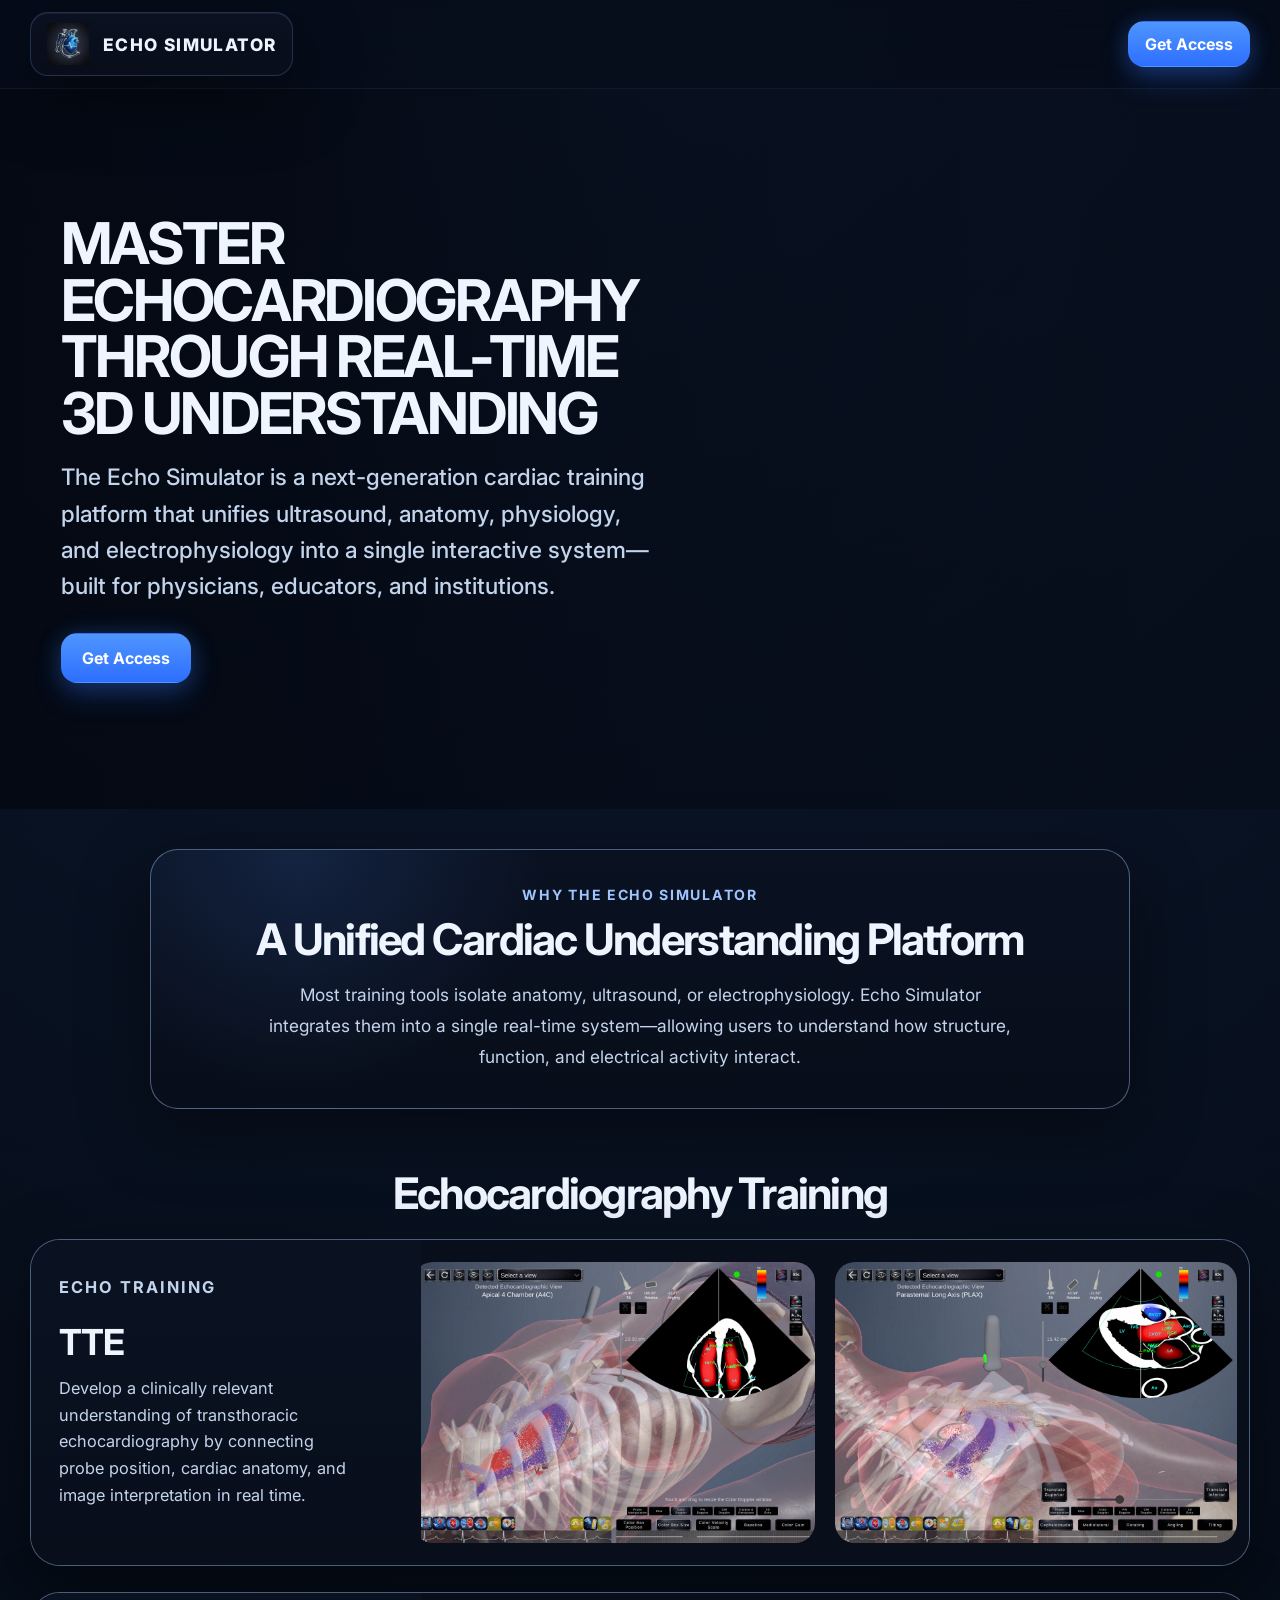
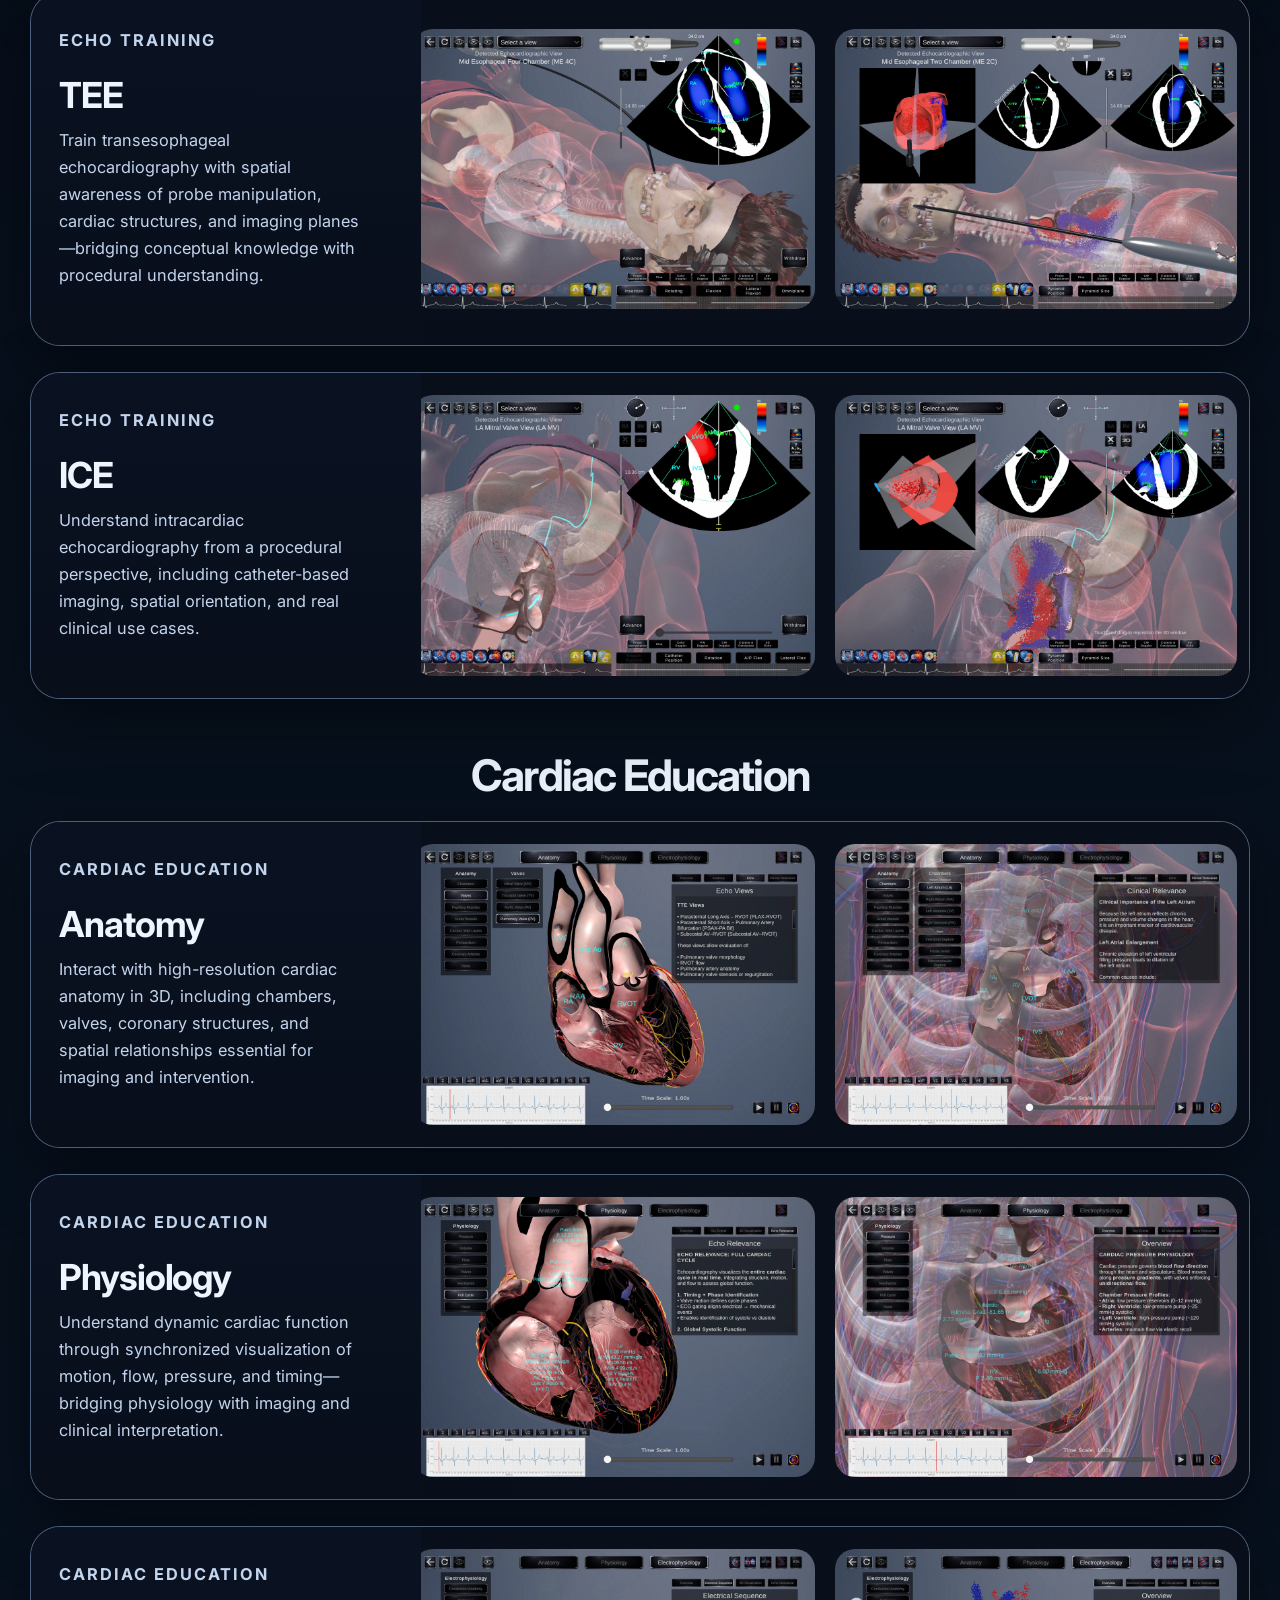
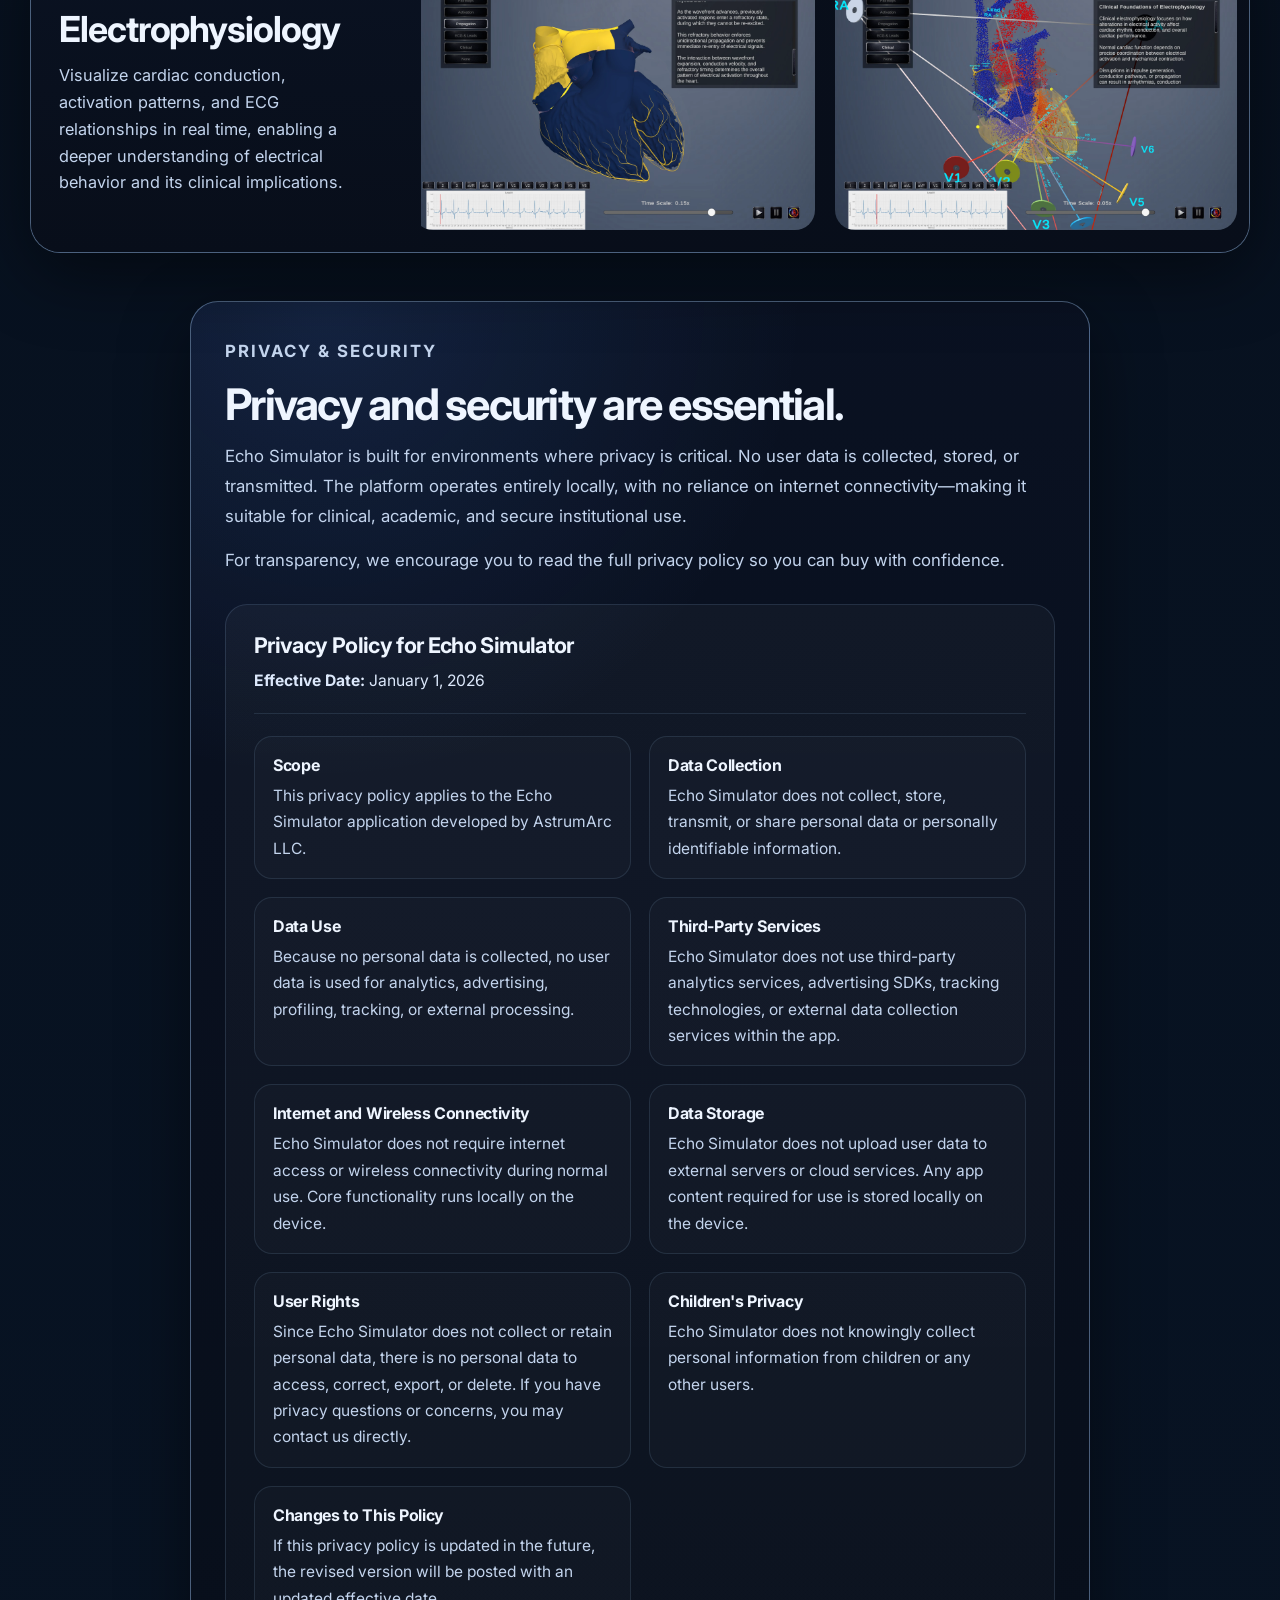
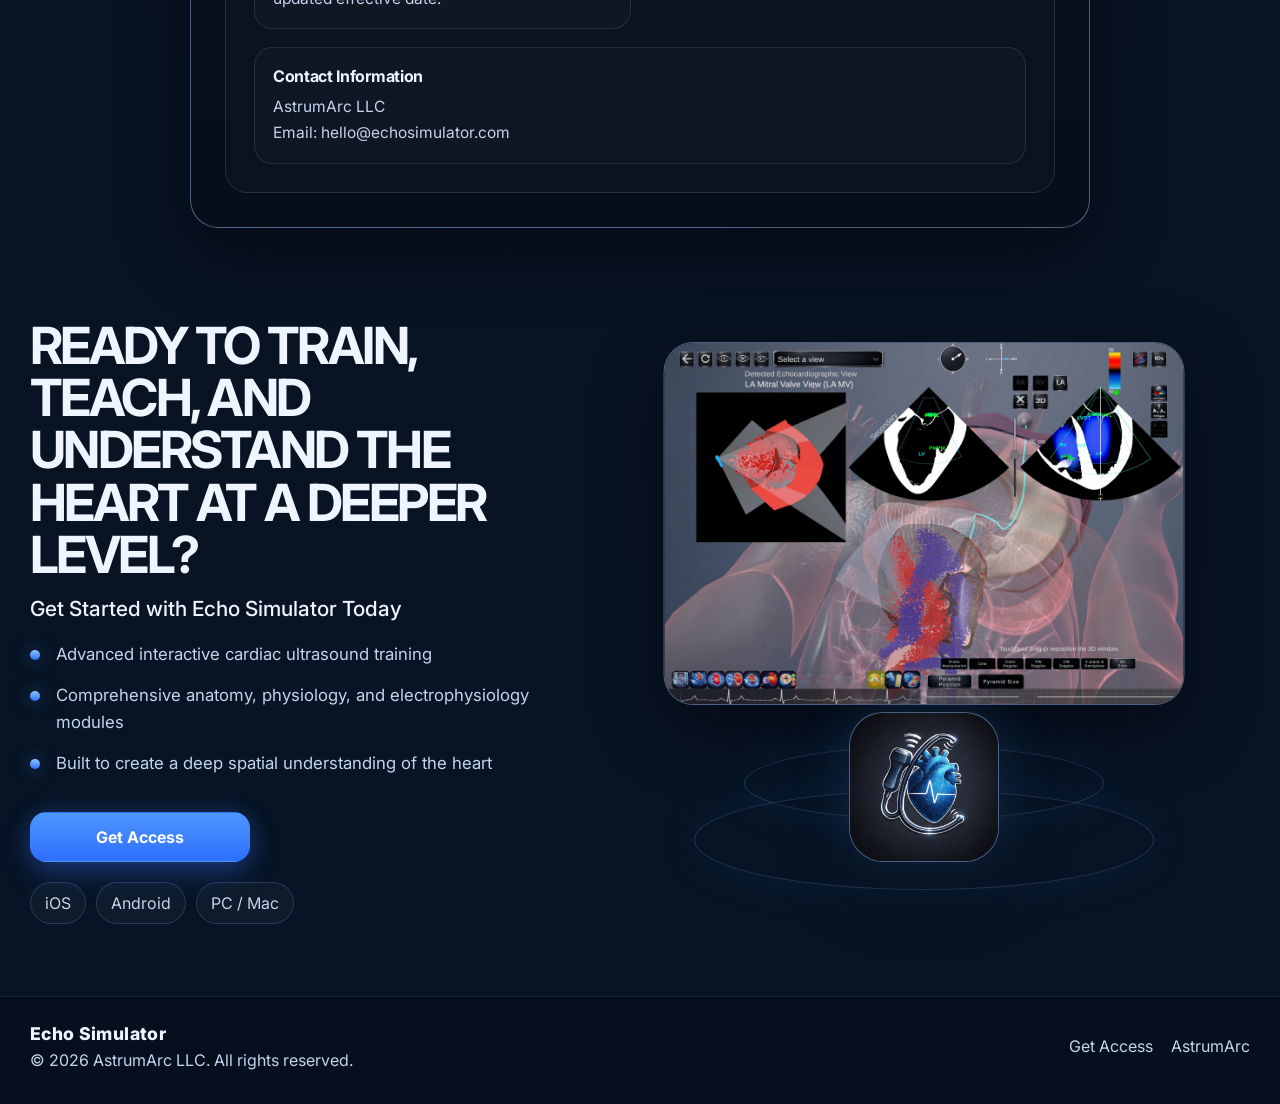
==== index.html @ eac2a888 "Optimized images for web" ====
<!DOCTYPE html>
<html lang="en">
<head>
  <meta charset="UTF-8" />
  <meta name="viewport" content="width=device-width, initial-scale=1.0" />
  <title>Echo Simulator</title>
  <meta
    name="description"
    content="Echo Simulator is an advanced, interactive 3D XR platform for mastering cardiac ultrasound, anatomy, physiology, and electrophysiology."
  />
  <link rel="preconnect" href="https://fonts.googleapis.com" />
  <link rel="preconnect" href="https://fonts.gstatic.com" crossorigin />
  <link href="https://fonts.googleapis.com/css2?family=Inter:wght@400;500;600;700;800;900&display=swap" rel="stylesheet" />
  <link rel="stylesheet" href="styles.css" />
</head>
<body class="theme-home">
  <header class="topbar">
    <div class="container nav">
      <a class="brand" href="/" aria-label="Echo Simulator home">
        <img src="assets/app_icon.webp" alt="Echo Simulator icon" class="brand-icon" />
        <span class="brand-wordmark">ECHO SIMULATOR</span>
      </a>

      <nav class="nav-links" aria-label="Primary navigation">
        <a href="/access/" class="btn btn-primary btn-sm">Get Access</a>
      </nav>

      <button class="menu-toggle" id="menuToggle" aria-label="Toggle menu" aria-expanded="false">
        <span></span>
      </button>
    </div>

    <div class="mobile-menu" id="mobileMenu">
      <a href="/access/">Get Access</a>
    </div>
  </header>

  <main>
    <section class="hero hero-home">
      <div class="hero-image hero-image-home"></div>
      <div class="hero-overlay hero-overlay-home"></div>

      <div class="container hero-content hero-content-left">
        <div class="hero-copy hero-copy-home">
          <h1>Master Echocardiography Through Real-Time 3D Understanding</h1>
          <h2>
            The Echo Simulator is a next-generation cardiac training platform that unifies ultrasound, anatomy, physiology, and electrophysiology into a single interactive system—built for physicians, educators, and institutions.
          </h2>      
            
          
          <div class="request-buttons">
             <a href="/access/" class="btn btn-primary">
            Get Access
          </a>
        </div>
        </div>
      </div>
    </section>

    <section class="unified-platform section">
      <div class="container">
        <div class="unified-platform-panel">
          <p class="band-label">Why the Echo Simulator</p>
          <h2 class="section-title unified-platform-title">A Unified Cardiac Understanding Platform</h2>
          <p class="section-lead unified-platform-lead">
            Most training tools isolate anatomy, ultrasound, or electrophysiology.
            Echo Simulator integrates them into a single real-time system—allowing users
            to understand how structure, function, and electrical activity interact.
          </p>
        </div>
      </div>
    </section>

    <section class="echo-sections section">
      <div class="container">
        <h3 class="section-title">Echocardiography Training</h3>

        <article class="feature-band tte-band">
          <div class="feature-band-inner">
            <div class="feature-band-copy">
              <p class="band-label">Echo Training</p>
              <h3>TTE</h3>
              <p>
                Develop a clinically relevant understanding of transthoracic echocardiography by connecting probe position, cardiac anatomy, and image interpretation in real time.
              </p>
            </div>

            <div class="feature-band-media">
              <div class="feature-band-img-wrap">
              <img class="feature-band-img" src="assets/TTE2.webp" alt="TTE view 1" />
              </div>
              <div class="feature-band-img-wrap">
              <img class="feature-band-img" src="assets/TTE.webp" alt="TTE view 2" />
              </div>
            </div>
          </div>
        </article>

        <article class="feature-band tee-band">
          <div class="feature-band-inner">
            <div class="feature-band-copy">
              <p class="band-label">Echo Training</p>
              <h3>TEE</h3>
              <p>
                Train transesophageal echocardiography with spatial awareness of probe manipulation, cardiac structures, and imaging planes—bridging conceptual knowledge with procedural understanding.
              </p>
            </div>

            <div class="feature-band-media">
              <div class="feature-band-img-wrap">
              <img class="feature-band-img" src="assets/TEE2.webp" alt="TEE view 1" />
              </div>
              <div class="feature-band-img-wrap">
              <img class="feature-band-img" src="assets/TEE.webp" alt="TEE view 2" />
              </div>
            </div>
          </div>
        </article>

        <article class="feature-band ice-band">
          <div class="feature-band-inner">
            <div class="feature-band-copy">
              <p class="band-label">Echo Training</p>
              <h3>ICE</h3>
              <p>
                Understand intracardiac echocardiography from a procedural perspective, including catheter-based imaging, spatial orientation, and real clinical use cases.
              </p>
            </div>

            <div class="feature-band-media">
              <div class="feature-band-img-wrap">
              <img class="feature-band-img" src="assets/ICE2.webp" alt="ICE view 1" />
              </div>
              <div class="feature-band-img-wrap">
              <img class="feature-band-img" src="assets/ICE.webp" alt="ICE view 2" />
              </div>
            </div>
          </div>
        </article>
      </div>
    </section>

    <section class="education-section section" id="education">
      <div class="container">
        <h3 class="section-title">Cardiac Education</h3>

        <article class="feature-band education-band anatomy-band">
          <div class="feature-band-inner">
            <div class="feature-band-copy">
              <p class="band-label">Cardiac Education</p>
              <h3>Anatomy</h3>
              <p>
                Interact with high-resolution cardiac anatomy in 3D, including chambers, valves, coronary structures, and spatial relationships essential for imaging and intervention.
              </p>
            </div>

            <div class="feature-band-media">
              <div class="feature-band-img-wrap">
              <img class="feature-band-img" src="assets/Anatomy2.webp" alt="Anatomy view 1" />
              </div>
              <div class="feature-band-img-wrap">
              <img class="feature-band-img" src="assets/Anatomy.webp" alt="Anatomy view 2" />
              </div>
            </div>
          </div>
        </article>

        <article class="feature-band education-band physiology-band">
          <div class="feature-band-inner">
            <div class="feature-band-copy">
              <p class="band-label">Cardiac Education</p>
              <h3>Physiology</h3>
              <p>
                Understand dynamic cardiac function through synchronized visualization of motion, flow, pressure, and timing—bridging physiology with imaging and clinical interpretation.
              </p>
            </div>

            <div class="feature-band-media">
              <div class="feature-band-img-wrap">
              <img class="feature-band-img" src="assets/Phys2.webp" alt="Physiology view 1" />
              </div>
              <div class="feature-band-img-wrap">
              <img class="feature-band-img" src="assets/Phys.webp" alt="Physiology view 2" />
              </div>
            </div>
          </div>
        </article>

        <article class="feature-band education-band ep-band">
          <div class="feature-band-inner">
            <div class="feature-band-copy">
              <p class="band-label">Cardiac Education</p>
              <h3>Electrophysiology</h3>
              <p>
                Visualize cardiac conduction, activation patterns, and ECG relationships in real time, enabling a deeper understanding of electrical behavior and its clinical implications.
              </p>
            </div>

            <div class="feature-band-media">
              <div class="feature-band-img-wrap">
              <img class="feature-band-img" src="assets/EP2.webp" alt="Electrophysiology view 1" />
              </div>
              <div class="feature-band-img-wrap">
              <img class="feature-band-img" src="assets/EP.webp" alt="Electrophysiology view 2" />
              </div>
            </div>
          </div>
        </article>
      </div>
    </section>

    <section class="privacy-section section">
      <div class="container">
        <div class="privacy-panel">
          <div class="privacy-copy">
            <p class="band-label">Privacy &amp; Security</p>
            <h3>Privacy and security are essential.</h3>

            <p>
              Echo Simulator is built for environments where privacy is critical.
No user data is collected, stored, or transmitted. The platform operates entirely locally, with no reliance on internet connectivity—making it suitable for clinical, academic, and secure institutional use.
            </p>

            <p class="privacy-intro">
              For transparency, we encourage you to read the full privacy policy so you
              can buy with confidence.
            </p>

            <div class="privacy-policy-details">
              <div class="privacy-policy-header">
                <h4>Privacy Policy for Echo Simulator</h4>
                <p><strong>Effective Date:</strong> January 1, 2026</p>
              </div>

              <div class="privacy-policy-grid">
                <article class="policy-item">
                  <h5>Scope</h5>
                  <p>
                    This privacy policy applies to the Echo Simulator application
                    developed by AstrumArc LLC.
                  </p>
                </article>

                <article class="policy-item">
                  <h5>Data Collection</h5>
                  <p>
                    Echo Simulator does not collect, store, transmit, or share personal
                    data or personally identifiable information.
                  </p>
                </article>

                <article class="policy-item">
                  <h5>Data Use</h5>
                  <p>
                    Because no personal data is collected, no user data is used for
                    analytics, advertising, profiling, tracking, or external processing.
                  </p>
                </article>

                <article class="policy-item">
                  <h5>Third-Party Services</h5>
                  <p>
                    Echo Simulator does not use third-party analytics services,
                    advertising SDKs, tracking technologies, or external data collection
                    services within the app.
                  </p>
                </article>

                <article class="policy-item">
                  <h5>Internet and Wireless Connectivity</h5>
                  <p>
                    Echo Simulator does not require internet access or wireless
                    connectivity during normal use. Core functionality runs locally on
                    the device.
                  </p>
                </article>

                <article class="policy-item">
                  <h5>Data Storage</h5>
                  <p>
                    Echo Simulator does not upload user data to external servers or
                    cloud services. Any app content required for use is stored locally
                    on the device.
                  </p>
                </article>

                <article class="policy-item">
                  <h5>User Rights</h5>
                  <p>
                    Since Echo Simulator does not collect or retain personal data, there
                    is no personal data to access, correct, export, or delete. If you
                    have privacy questions or concerns, you may contact us directly.
                  </p>
                </article>

                <article class="policy-item">
                  <h5>Children's Privacy</h5>
                  <p>
                    Echo Simulator does not knowingly collect personal information from
                    children or any other users.
                  </p>
                </article>

                <article class="policy-item">
                  <h5>Changes to This Policy</h5>
                  <p>
                    If this privacy policy is updated in the future, the revised version
                    will be posted with an updated effective date.
                  </p>
                </article>

                <article class="policy-item policy-item-contact">
                  <h5>Contact Information</h5>
                  <p>
                    AstrumArc LLC<br>
                    Email: hello@echosimulator.com
                  </p>
                </article>
              </div>
            </div>
          </div>
        </div>
      </div>
    </section>

    <section class="cta-showcase section">
      <div class="container cta-grid">
        <div class="cta-copy">
          <h3>Ready to Train, Teach, and Understand the Heart at a Deeper Level?</h3>
          <p class="cta-subtitle">Get Started with Echo Simulator Today</p>

          <ul class="check-list">
            <li>Advanced interactive cardiac ultrasound training</li>
            <li>Comprehensive anatomy, physiology, and electrophysiology modules</li>
            <li>Built to create a deep spatial understanding of the heart</li>
          </ul>

          <a href="/access/" class="btn btn-primary buy-btn">Get Access</a>

          <div class="platform-icons">
            <span>iOS</span>
            <span>Android</span>
            <span>PC / Mac</span>
          </div>
        </div>

        <div class="cta-visual">
          <div class="ring ring-1"></div>
          <div class="ring ring-2"></div>

          <div class="device-panel">
            <img src="assets/ICE.webp" alt="Echo Simulator app preview" />
          </div>          

          <div class="funnel-core">
            <img src="assets/app_icon.webp" alt="Echo Simulator icon" />
          </div>
        </div>
      </div>
    </section>
  </main>

  <footer class="site-footer">
    <div class="container footer-inner">
      <div class="footer-left">
        <div class="footer-brand">Echo Simulator</div>
        <p>© <span id="year"></span> AstrumArc LLC. All rights reserved.</p>
      </div>

      <nav class="footer-links" aria-label="Footer navigation">
        <a href="/access/">Get Access</a>
        <a href="https://astrumarc.com">AstrumArc</a>
      </nav>
    </div>
  </footer>

  <script src="script.js"></script>
</body>
</html>
---- styles.css ----
:root{
  --bg:#040913;
  --bg2:#081226;
  --panel:#0a1222;
  --panel2:#0e1a31;
  --line:rgba(120,168,255,.22);
  --line-strong:rgba(167,208,255,.42);
  --text:#eef5ff;
  --muted:#c3d4ed;
  --accent:#4f95ff;
  --accent2:#2d6fff;
  --shadow:0 22px 70px rgba(0,0,0,.45);
  --radius:24px;
  --container:1220px;
}

*{box-sizing:border-box}
html{scroll-behavior:smooth}
body{
  margin:0;
  font-family:Inter,system-ui,sans-serif;
  color:var(--text);
  background:
    radial-gradient(circle at 50% 0%, rgba(89,142,255,.12), transparent 28%),
    linear-gradient(180deg, #030812 0%, #07101d 35%, #081425 100%);
}
a{text-decoration:none;color:inherit}
img{display:block;max-width:100%}
button,input,textarea{font:inherit}

.container{
  width:min(var(--container), calc(100% - 40px));
  margin:0 auto;
}

.topbar{
  position:sticky;
  top:0;
  z-index:100;
  backdrop-filter:blur(16px);
  background:rgba(5,11,22,.72);
  border-bottom:1px solid rgba(144,186,255,.08);
}

.nav{
  min-height:88px;
  display:flex;
  align-items:center;
  justify-content:space-between;
  gap:18px;
}

.brand{
  display:flex;
  align-items:center;
  gap:14px;
  padding:10px 16px;
  border:1px solid var(--line);
  border-radius:18px;
  background:linear-gradient(180deg, rgba(11,18,33,.94), rgba(10,15,27,.82));
  box-shadow:inset 0 1px 0 rgba(255,255,255,.06), var(--shadow);
}

.brand-icon{
  width:42px;
  height:42px;
  object-fit:contain;
}

.brand-wordmark{
  font-size:1.08rem;
  font-weight:800;
  letter-spacing:.08em;
  white-space:nowrap;
}

.nav-links{
  display:flex;
  align-items:center;
  gap:14px;
}

.feature-band-media{
  display:flex;
  justify-content:flex-end;
  align-items:center;
  gap:20px;
  padding:12px;
  overflow:hidden;
  background:linear-gradient(180deg, rgba(8,14,26,.92), rgba(8,14,26,.88));
}

.feature-band-img-wrap{
  width:50%;
  max-width:50%;
  flex:0 0 50%;
  border-radius:20px;
  overflow:hidden;
}

.feature-band-img{
  width:100%;
  height:auto;
  display:block;
  object-fit:contain;
}

.btn{
  display:inline-flex;
  align-items:center;
  justify-content:center;
  min-height:50px;
  padding:0 20px;
  border-radius:16px;
  font-weight:700;
  transition:transform .18s ease, box-shadow .18s ease, border-color .18s ease, background .18s ease;
  border:1px solid transparent;
}
.btn:hover{transform:translateY(-1px)}
.btn-sm{
  min-height:46px;
  padding:0 16px;
}
.btn-primary{
  color:#fff;
  background:linear-gradient(180deg, var(--accent) 0%, var(--accent2) 100%);
  box-shadow:0 12px 28px rgba(45,111,255,.28), 0 0 24px rgba(79,149,255,.18);
}
.btn-outline{
  color:var(--text);
  border:1px solid var(--line-strong);
  background:linear-gradient(180deg, rgba(255,255,255,.05), rgba(255,255,255,.025));
}

.menu-toggle{
  display:none;
  width:46px;
  height:46px;
  border-radius:14px;
  border:1px solid var(--line);
  background:rgba(255,255,255,.03);
  position:relative;
}
.menu-toggle span,
.menu-toggle span::before,
.menu-toggle span::after{
  content:"";
  position:absolute;
  left:50%;
  width:18px;
  height:2px;
  background:#fff;
  transform:translateX(-50%);
}
.menu-toggle span{top:22px}
.menu-toggle span::before{top:-6px}
.menu-toggle span::after{top:6px}

.mobile-menu{
  display:none;
  padding:0 20px 16px;
}
.mobile-menu.open{display:block}
.mobile-menu a{
  display:block;
  color:var(--muted);
  padding:12px 0;
  border-top:1px solid rgba(144,186,255,.08);
}

.hero{
  position:relative;
  overflow:hidden;
}
.hero-image,
.hero-overlay{
  position:absolute;
  inset:0;
}
.hero-content,
.hero-access-grid{
  position:relative;
  z-index:1;
}

.hero-home{
  min-height:720px;
  display:flex;
  align-items:center;
}
.hero-image-home{
  background: url("assets/Anatomy2.PNG") center center / cover no-repeat;
}
.hero-overlay-home{
  background:
    linear-gradient(90deg, rgba(4,9,19,.92) 0%, rgba(4,9,19,.84) 22%, rgba(4,9,19,.54) 50%, rgba(4,9,19,.28) 100%),
    linear-gradient(180deg, rgba(4,9,19,.12) 0%, rgba(4,9,19,.26) 100%);
}
.hero-content-left{
  display:flex;
  justify-content:flex-start;
}
.hero-copy-home{
  max-width:620px;
  padding:44px 0;
  margin-left:2.5%;
}
.hero-copy-home h1{
  margin:0 0 18px;
  font-size:clamp(2.1rem, 4.5vw, 3.75rem);
  line-height:.98;
  letter-spacing:-.04em;
  text-transform:uppercase;
}
.hero-copy-home h2{
  margin:0 0 28px;
  font-size:clamp(1.08rem, 1.9vw, 1.42rem);
  line-height:1.6;
  font-weight:500;
  color:var(--muted);
  max-width:42ch;
}
.hero-btn{
  min-width:180px;
}

.section{
  padding:64px 0;
}

.section-title{
  margin:0 0 20px;
  text-align:center;
  font-size:clamp(2rem, 3.4vw, 3rem);
  letter-spacing:-.04em;
}
.section-lead{
  margin:0 auto 26px;
  text-align:center;
  color:var(--muted);
  max-width:760px;
  line-height:1.7;
  font-size:1.04rem;
}
.section-lead.wide{
  max-width:900px;
}

.echo-sections{
  padding-top:40px;
  padding-bottom:12px;
}

.education-section{
  padding-top:12px;
  padding-bottom:12px;
}

.feature-band{
  position:relative;
  border-radius:30px;
  overflow:hidden;
  border:1px solid var(--line-strong);
  box-shadow:var(--shadow);
  margin-bottom:26px;
  background:linear-gradient(180deg, rgba(10,18,34,.96), rgba(8,14,26,.94));
}

.feature-band-inner{
  position:relative;
  z-index:1;
  display:grid;
  grid-template-columns:minmax(280px, 32%) minmax(0, 68%);
  align-items:stretch;
  gap:0;
  padding:0;
}

.feature-band-copy{
  display:flex;
  flex-direction:column;
  justify-content:center;
  padding:34px 24px 34px 28px;
  max-width:none;
  background:linear-gradient(180deg, rgba(10,18,34,.985), rgba(8,14,26,.965));
  position:relative;
  z-index:2;
}

.feature-band-media{
  display:flex;
  justify-content:flex-end;
  align-items:center;
  gap:20px;
  padding:12px;
  overflow:hidden;
  background:linear-gradient(180deg, rgba(8,14,26,.92), rgba(8,14,26,.88));
}



.band-label{
  margin:0 0 10px;
  color:#9ec4ff;
  font-size:.88rem;
  font-weight:700;
  letter-spacing:.12em;
  text-transform:uppercase;
}

.feature-band-copy h3{
  margin:0 0 12px;
  font-size:clamp(1.6rem, 2.8vw, 2.4rem);
  line-height:1.1;
  letter-spacing:-.03em;
}

.feature-band-copy p{
  margin:0 0 22px;
  color:var(--muted);
  font-size:1.02rem;
  line-height:1.65;
  max-width:30ch;
}

.privacy-section{
  padding-top:10px;
  padding-bottom:20px;
}
.privacy-panel{
  border:1px solid var(--line-strong);
  border-radius:28px;
  background:
    radial-gradient(circle at 15% 0%, rgba(83,145,255,.14), transparent 28%),
    linear-gradient(180deg, rgba(10,18,34,.96), rgba(8,14,26,.94));
  box-shadow:var(--shadow);

  padding:34px;

  max-width:900px;
  margin:0 auto;
}
.privacy-copy{
  max-width:860px;
  margin:0 auto;
  text-align:left;
}
.privacy-copy h3{
  margin:0 0 14px;
  font-size:clamp(2rem, 3.4vw, 3rem);
  line-height:1.06;
  letter-spacing:-.04em;
}
.privacy-copy p{
  margin:0 0 14px;
  color:var(--muted);
  font-size:1.05rem;
  line-height:1.8;
}
.privacy-copy p:last-child{
  margin-bottom:0;
}

.request-info{
  text-align:center;
  margin:20px 0 26px;
}

.request-info p{
  margin:0;
  color:var(--muted);
  font-size:1.05rem;
  line-height:1.7;
}

.privacy-intro{
  margin-bottom:24px;
}

.privacy-policy-details{
  margin-top:28px;
  padding:28px;
  border:1px solid rgba(167,208,255,.14);
  border-radius:22px;
  background:linear-gradient(180deg, rgba(255,255,255,.035), rgba(255,255,255,.02));
}

.privacy-policy-header{
  margin-bottom:22px;
  padding-bottom:18px;
  border-bottom:1px solid rgba(167,208,255,.12);
}

.privacy-policy-header h4{
  margin:0 0 8px;
  font-size:1.35rem;
  line-height:1.2;
  letter-spacing:-.03em;
  color:var(--text);
}

.privacy-policy-header p{
  margin:0;
  color:#dce8fb;
  font-size:.98rem;
}

.privacy-policy-grid{
  display:grid;
  grid-template-columns:repeat(2, minmax(0, 1fr));
  gap:18px;
}

.policy-item{
  padding:18px 18px 16px;
  border:1px solid rgba(167,208,255,.12);
  border-radius:18px;
  background:rgba(255,255,255,.02);
}

.policy-item h5{
  margin:0 0 8px;
  font-size:1rem;
  line-height:1.25;
  letter-spacing:-.02em;
  color:var(--text);
}

.review-card{
  border:1px solid var(--line);
  border-radius:24px;
  background:linear-gradient(180deg, rgba(10,18,34,.92), rgba(8,14,26,.92));
  box-shadow:var(--shadow);
  overflow:hidden;
}

.policy-item p{
  margin:0;
  font-size:.97rem;
  line-height:1.7;
  color:var(--muted);
}

.policy-item-contact{
  grid-column:1 / -1;
}

.store-button-row{
  display:flex;
  gap:18px;
  flex-wrap:wrap;
  margin:18px 0 20px;
}

/* THIS is what forces left alignment */
.store-button-row.left-aligned{
  justify-content:flex-start;
}

@media (max-width: 900px){
  .privacy-policy-grid{
    grid-template-columns:1fr;
  }

  .feature-band-img-wrap{
    width:calc(50% - 6px);
    max-width:calc(50% - 6px);
    flex:0 0 calc(50% - 6px);
  }

  .policy-item-contact{
    grid-column:auto;
  }
}

@media (max-width: 640px){
  .privacy-policy-details{
    margin-top:22px;
    padding:20px;
    border-radius:18px;
  }

  .policy-item{
    padding:16px;
    border-radius:16px;
  }

  .privacy-policy-header h4{
    font-size:1.15rem;
  }

  .policy-item h5{
    font-size:.96rem;
  }

  .policy-item p{
    font-size:.92rem;
    line-height:1.6;
  }
}

.cta-grid{
  display:grid;
  grid-template-columns:.9fr 1.1fr;
  gap:36px;
  align-items:center;
}
.cta-copy h3{
  margin:0 0 16px;
  font-size:clamp(2.2rem, 4vw, 3.6rem);
  line-height:1.02;
  letter-spacing:-.05em;
  text-transform:uppercase;
}
.cta-subtitle,
.access-subtitle{
  margin:0 0 20px;
  color:var(--text);
  font-size:1.3rem;
  font-weight:500;
}
.check-list,
.access-bullets{
  list-style:none;
  padding:0;
  margin:0 0 28px;
}
.check-list li,
.access-bullets li{
  position:relative;
  padding-left:26px;
  margin:0 0 14px;
  color:var(--muted);
  line-height:1.6;
  font-size:1.05rem;
}
.check-list li::before,
.access-bullets li::before{
  content:"";
  position:absolute;
  left:0;
  top:.55em;
  width:10px;
  height:10px;
  border-radius:50%;
  background:linear-gradient(180deg, #8bc5ff, #2d6fff);
  box-shadow:0 0 18px rgba(79,149,255,.5);
}
.buy-btn{
  margin-top:8px;
  min-width:220px;
}
.platform-icons{
  display:flex;
  gap:10px;
  flex-wrap:wrap;
  margin-top:20px;
}
.platform-icons span{
  padding:10px 14px;
  border-radius:999px;
  border:1px solid var(--line);
  color:var(--muted);
  background:rgba(255,255,255,.03);
}

.cta-visual{
  position:relative;
  min-height:620px;
}
.ring{
  position:absolute;
  left:50%;
  transform:translateX(-50%);
  border-radius:50%;
  border:1px solid rgba(135,190,255,.2);
  box-shadow:0 0 50px rgba(72,138,255,.08);
}
.ring-1{
  bottom:42px;
  width:460px;
  height:100px;
}
.ring-2{
  bottom:112px;
  width:360px;
  height:74px;
}
.unified-platform{
  padding-top:40px;
  padding-bottom:18px;
}

.unified-platform-panel{
  border:1px solid var(--line-strong);
  border-radius:28px;
  background:
    radial-gradient(circle at 15% 0%, rgba(83,145,255,.14), transparent 28%),
    linear-gradient(180deg, rgba(10,18,34,.96), rgba(8,14,26,.94));
  box-shadow:var(--shadow);
  padding:36px 32px;
  text-align:center;
  max-width:980px;
  margin:0 auto;
}

.unified-platform-title{
  margin-bottom:14px;
}

.unified-platform-lead{
  max-width:760px;
  margin:0 auto;
  font-size:1.08rem;
  line-height:1.8;
}

@media (max-width: 640px){
  .unified-platform-panel{
    padding:24px 20px;
    border-radius:22px;
  }

  .unified-platform-lead{
    font-size:.98rem;
    line-height:1.7;
  }
}
.device-panel{
  position:absolute;
  left:50%;
  top:30px;
  transform:translateX(-50%);
  width:min(620px, 80%);
  aspect-ratio: 1.432 / 1; /* or whatever your image is */
  border-radius:30px;
  overflow:hidden;
  border:1px solid var(--line-strong);
  box-shadow:var(--shadow);
  background:linear-gradient(180deg, rgba(11,20,36,.95), rgba(8,14,24,.9));
}
.device-panel img{
  width:100%;
  height:100%;
  object-fit:cover;
}
.floating-phone{
  position:absolute;
  top:130px;
  width:112px;
  height:210px;
  border-radius:28px;
  border:1px solid var(--line);
  background:linear-gradient(180deg, rgba(11,20,36,.95), rgba(8,14,24,.9));
  box-shadow:var(--shadow);
  display:grid;
  place-items:center;
}
.floating-phone img{
  width:72px;
  height:72px;
  object-fit:contain;
}
.phone-left{left:24px}
.phone-right{right:24px}
.funnel-core{
  position:absolute;
  left:50%;
  bottom:70px;
  transform:translateX(-50%);
  width:150px;
  height:150px;
  border-radius:34px;
  border:1px solid var(--line-strong);
  background:linear-gradient(180deg, rgba(12,24,42,.98), rgba(10,16,28,.92));
  box-shadow:0 0 55px rgba(77,149,255,.2), var(--shadow);
  display:grid;
  place-items:center;
}
.funnel-core img{
  width:100%;
  height:100%;
  object-fit:cover;
}

.funnel-core img{
  border-radius:inherit;
}

.hero-access{
  min-height:760px;
  display:flex;
  align-items:center;
}
.hero-image-access{
  background:url("assets/access_mockup.png") center center / cover no-repeat;
}
.hero-overlay-access{
  background:
    linear-gradient(90deg, rgba(4,9,19,.90) 0%, rgba(4,9,19,.82) 26%, rgba(4,9,19,.42) 58%, rgba(4,9,19,.28) 100%),
    linear-gradient(180deg, rgba(4,9,19,.18) 0%, rgba(4,9,19,.34) 100%);
}
.hero-access-grid{
  display:grid;
  grid-template-columns:.9fr 1.1fr;
  gap:30px;
  align-items:center;
  width:100%;
}
.hero-access-grid-left{
  justify-items:start;
}
.hero-copy-access{
  max-width:560px;
  margin-left:2.5%;
}
.hero-copy-access-centered{
  display:flex;
  flex-direction:column;
  justify-content:center;
  min-height:520px;
}
.hero-copy-access h1{
  margin:0 0 14px;
  font-size:clamp(2.6rem, 5vw, 4.4rem);
  line-height:1.02;
  letter-spacing:-.05em;
  max-width:10ch;
}
.os-request-note{
  color:#dce8fb;
  font-size:1rem;
  margin-top:6px;
}

.store-button-row{
  display:flex;
  justify-content:center;
  gap:18px;
  flex-wrap:wrap;
}
.left-aligned{
  justify-content:flex-start;
}
.image-button{
  display:inline-flex;
  align-items:center;
  justify-content:center;
  width:260px;
  height:78px;
  padding:0;
  border-radius:18px;
  overflow:hidden;
  border:1px solid var(--line-strong);
  box-shadow:var(--shadow);
  position:relative;
  background-color:#09152a;
}
.image-button img{
  width:100%;
  height:100%;
  object-fit:cover;
  display:block;
}
.image-button::after{
  content:"";
  position:absolute;
  inset:0;
  background:linear-gradient(180deg, rgba(255,255,255,.04), rgba(255,255,255,.015));
  pointer-events:none;
}
.image-button span{
  position:absolute;
  width:1px;
  height:1px;
  overflow:hidden;
  clip-path:inset(50%);
}

.access-hero-visual{
  position:relative;
  min-height:520px;
}
.access-hero-ring{
  position:absolute;
  left:50%;
  bottom:92px;
  transform:translateX(-50%);
  width:520px;
  height:120px;
  border-radius:50%;
  border:1px solid rgba(143,201,255,.22);
  box-shadow:0 0 50px rgba(70,132,255,.08);
}
.access-phone{
  position:absolute;
  left:50%;
  top:18px;
  transform:translateX(-50%) rotate(-1deg);
  width:270px;
  height:520px;
  border-radius:38px;
  overflow:hidden;
  border:1px solid var(--line-strong);
  background:linear-gradient(180deg, rgba(11,20,36,.95), rgba(8,14,24,.9));
  box-shadow:var(--shadow);
}
.access-phone img{
  width:100%;
  height:100%;
  object-fit:cover;
}
.access-heart-card{
  position:absolute;
  top:92px;
  width:180px;
  height:220px;
  border-radius:34px;
  border:1px solid var(--line);
  background:linear-gradient(180deg, rgba(12,24,42,.92), rgba(8,14,24,.86));
  box-shadow:var(--shadow);
  display:grid;
  place-items:center;
}
.access-heart-card.left{left:30px}
.access-heart-card.right{right:30px; top:150px}
.access-heart-card img{
  width:120px;
  height:120px;
  object-fit:contain;
}

.review-grid{
  display:grid;
  grid-template-columns:repeat(2, 1fr);
  gap:24px;
  margin-top:26px;
}
.review-card,
.value-card{
  border:1px solid var(--line);
  border-radius:24px;
  background:linear-gradient(180deg, rgba(10,18,34,.92), rgba(8,14,26,.92));
  box-shadow:var(--shadow);
}
.review-image{
  aspect-ratio:16 / 9;
  overflow:hidden;
  border-bottom:1px solid rgba(167,208,255,.16);
}
.review-image img{
  width:100%;
  height:100%;
  object-fit:fill;
}
.review-copy{
  padding:22px;
}
.review-copy h3,
.value-card h3{
  margin:0 0 10px;
  font-size:1.45rem;
  letter-spacing:-.03em;
}
.review-copy p,
.value-card p{
  margin:0;
  color:var(--muted);
  line-height:1.7;
}

.value-grid{
  display:grid;
  grid-template-columns:repeat(3, 1fr);
  gap:22px;
}
.value-card{
  padding:24px;
}

.conversion-panel{
  border:1px solid var(--line-strong);
  border-radius:28px;
  background:
    radial-gradient(circle at 20% 0%, rgba(83,145,255,.14), transparent 28%),
    linear-gradient(180deg, rgba(10,18,34,.96), rgba(8,14,26,.94));
  box-shadow:var(--shadow);
  padding:30px;
}
.conversion-copy h2{
  margin:0 0 10px;
  text-align:center;
  font-size:clamp(2rem, 3.4vw, 3rem);
  letter-spacing:-.04em;
}
.conversion-copy p{
  margin:0 auto 24px;
  text-align:center;
  color:var(--muted);
  max-width:780px;
  line-height:1.7;
}
.request-buttons{
  display:flex;
  gap:14px;
  justify-content:flex-start;
}
.btn-cta{
  font-size:1.55rem;
  min-height:64px;
  padding:0 32px;
  border-radius:18px;
  box-shadow:0 18px 40px rgba(45,111,255,.35), 0 0 30px rgba(79,149,255,.25);
}

.individual-access-note{
  margin-top:26px;
}

.store-secondary{
  margin-top:12px;
}

.store-secondary .image-button{
  width:200px;
  height:60px;
  border-radius:14px;
  opacity:.92;
}

.store-secondary .image-button:hover{
  opacity:1;
}
.contact-form{
  max-width:840px;
  margin:0 auto;
}
.form-grid{
  display:grid;
  grid-template-columns:1fr 1fr;
  gap:16px;
}
.contact-form label{
  display:block;
  margin-bottom:16px;
}
.contact-form span{
  display:block;
  margin-bottom:8px;
  color:#dce8fb;
  font-weight:600;
}
.contact-form input,
.contact-form textarea{
  width:100%;
  border-radius:16px;
  border:1px solid rgba(167,208,255,.18);
  background:rgba(255,255,255,.04);
  color:var(--text);
  padding:14px 16px;
  outline:none;
}
.contact-form input::placeholder,
.contact-form textarea::placeholder{
  color:#9eb4d6;
}
.submit-btn{
  min-width:180px;
}

.site-footer{
  border-top:1px solid rgba(144,186,255,.10);
  background:rgba(5,11,22,.55);
  padding:26px 0 34px;
}
.footer-inner{
  display:flex;
  align-items:center;
  justify-content:space-between;
  gap:24px;
  flex-wrap:wrap;
}
.footer-left p{
  margin:6px 0 0;
  color:var(--muted);
}
.footer-brand{
  font-size:1.1rem;
  font-weight:800;
  letter-spacing:.02em;
}
.footer-links{
  display:flex;
  gap:18px;
  flex-wrap:wrap;
}
.footer-links a{
  color:var(--muted);
}
.footer-links a:hover{
  color:var(--text);
}

@media (max-width: 1080px){
  .cta-grid,
  .hero-access-grid,
  .value-grid{
    grid-template-columns:1fr;
  }

  .cta-visual{
    min-height:560px;
  }

  .access-hero-visual{
    min-height:560px;
  }
}

@media (max-width: 900px){
  .nav-links{
    display:none;
  }

  .menu-toggle{
    display:block;
  }

  .hero-overlay-home,
  .hero-overlay-access{
    background:linear-gradient(180deg, rgba(4,9,19,.72) 0%, rgba(4,9,19,.78) 42%, rgba(4,9,19,.84) 100%);
  }

  .hero-copy-home,
  .hero-copy-access{
    margin-left:0;
    max-width:100%;
  }

  .feature-band-inner,
  .review-grid,
  .form-grid{
    grid-template-columns:1fr;
  }

  .feature-band-copy{
    order:1;
    padding:26px 24px;
  }

  .feature-band-media{
    order:2;
  }



  .hero-copy-access-centered{
    min-height:auto;
  }
}

@media (max-width: 640px){
  .container{
    width:min(var(--container), calc(100% - 24px));
  }

  .nav{
    min-height:78px;
  }

  .brand{
    padding:8px 12px;
    gap:10px;
  }

  .brand-icon{
    width:34px;
    height:34px;
  }

  .brand-wordmark{
    font-size:.88rem;
  }

  .hero-home,
  .hero-access{
    min-height:620px;
  }

  .hero-copy-home h1,
  .hero-copy-access h1{
    font-size:clamp(2.2rem, 11vw, 3.6rem);
    max-width:none;
  }

  .hero-copy-home h2{
    font-size:1rem;
  }

  .section{
    padding:48px 0;
  }

  .feature-band-copy h3{
    font-size:clamp(1.9rem, 8vw, 2.8rem);
  }

  .feature-band-copy p{
    font-size:.95rem;
  }

  .privacy-panel{
    padding:24px;
  }

  .privacy-copy h3{
    font-size:clamp(1.8rem, 8vw, 2.5rem);
  }

  .privacy-copy p{
    font-size:.96rem;
  }

  .image-button{
    width:100%;
    max-width:320px;
  }

  .cta-visual{
    min-height:460px;
  }

 
  .floating-phone{
    width:84px;
    height:156px;
    top:110px;
  }

  .floating-phone img{
    width:50px;
    height:50px;
  }

  .phone-left{left:4px}
  .phone-right{right:4px}

  .funnel-core{
    width:112px;
    height:112px;
    bottom:42px;
  }

  .funnel-core img{
    width:64px;
    height:64px;
  }

  .ring-1{
    width:280px;
    height:68px;
  }

  .ring-2{
    width:210px;
    height:46px;
    bottom:94px;
  }

  .access-phone{
    width:210px;
    height:400px;
  }

  .access-heart-card{
    width:100px;
    height:130px;
  }

  .access-heart-card img{
    width:62px;
    height:62px;
  }

  .access-heart-card.left{left:0}
  .access-heart-card.right{right:0}

  .access-hero-ring{
    width:280px;
    height:68px;
    bottom:86px;
  }

  .footer-inner{
    flex-direction:column;
    align-items:flex-start;
  }
}
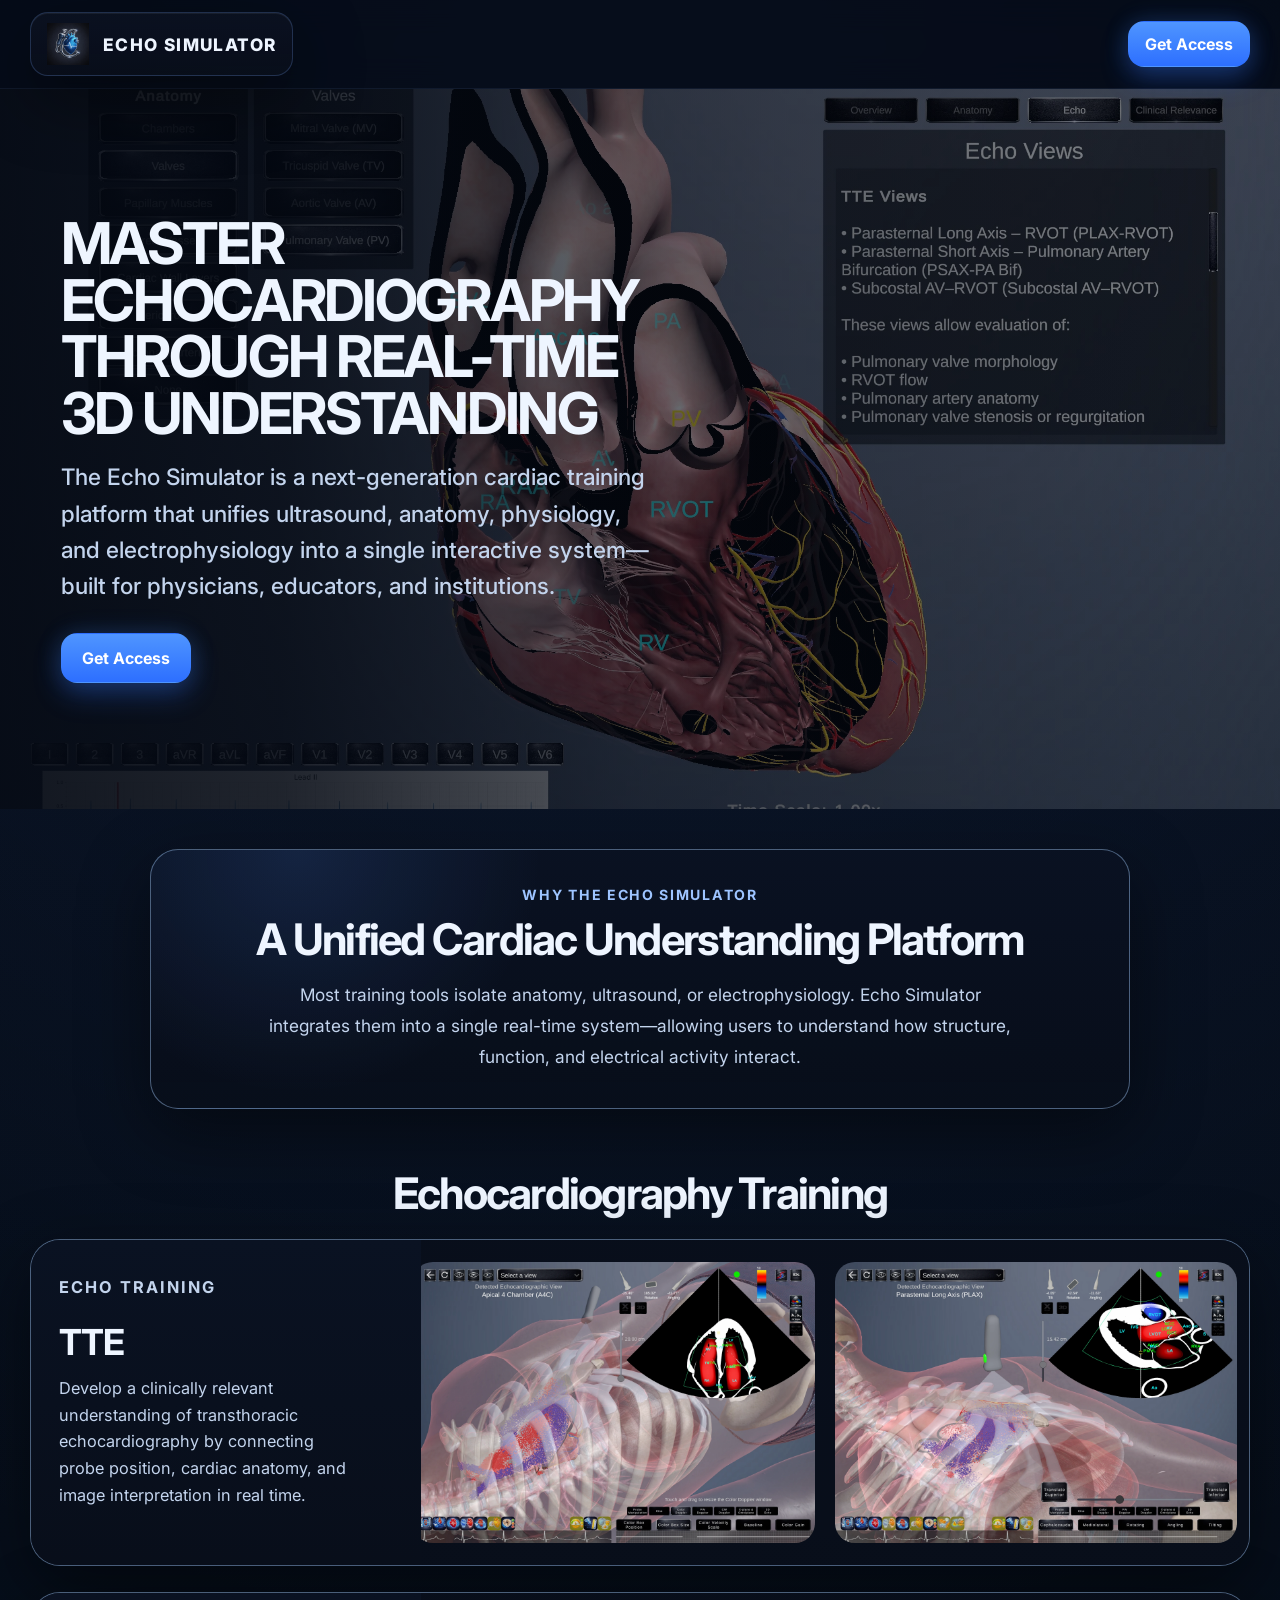
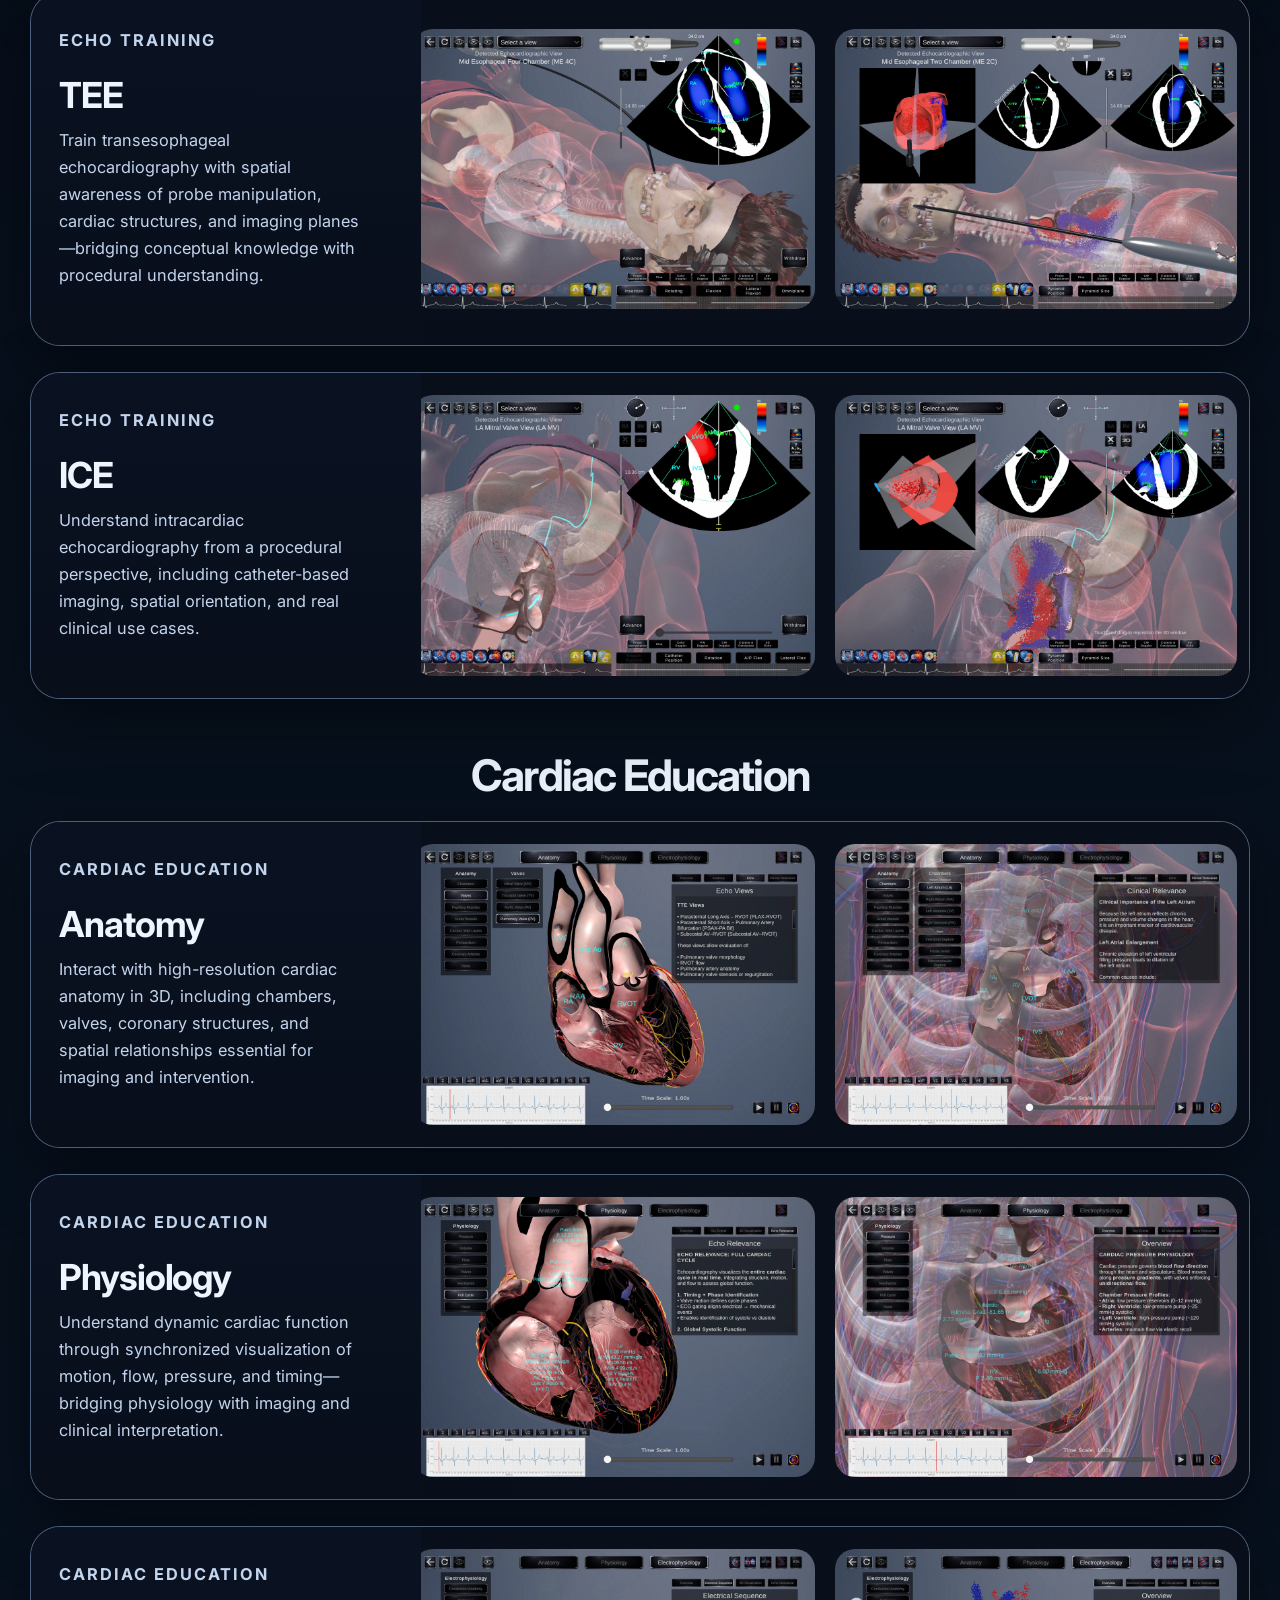
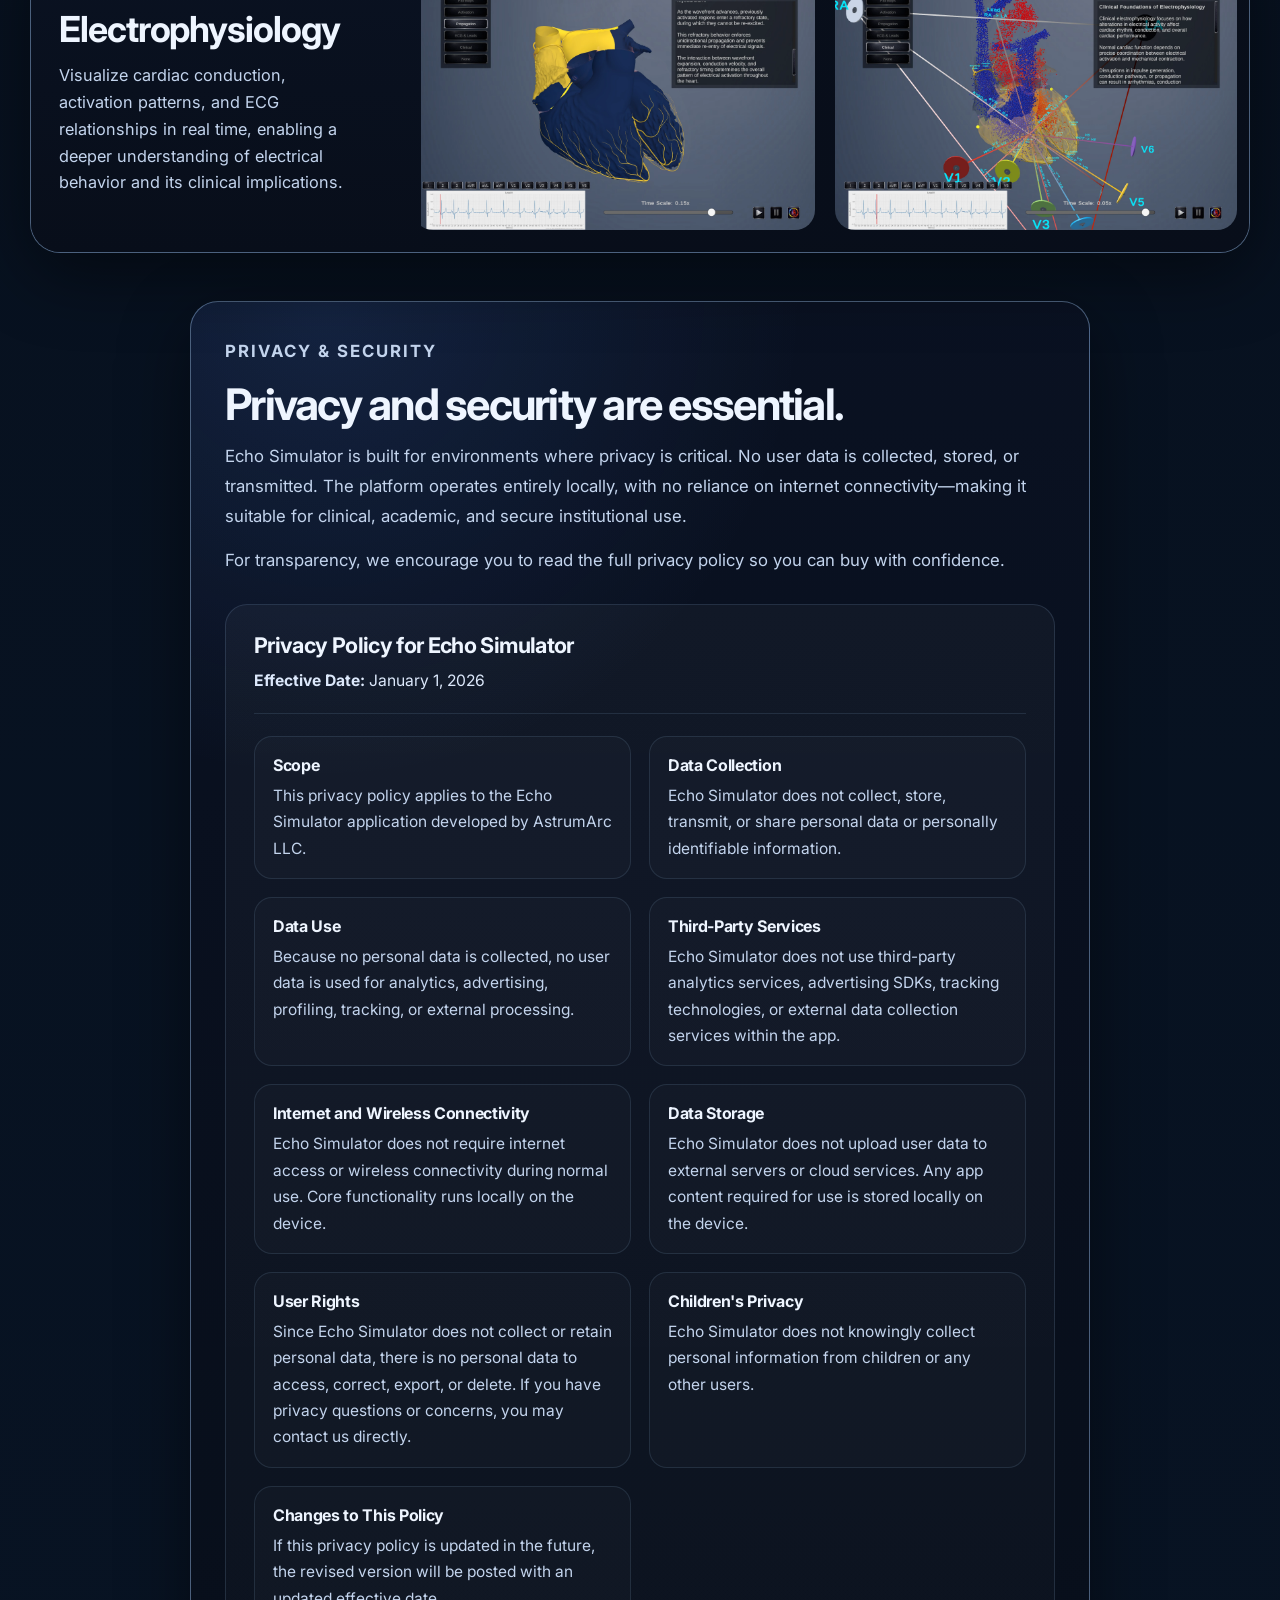
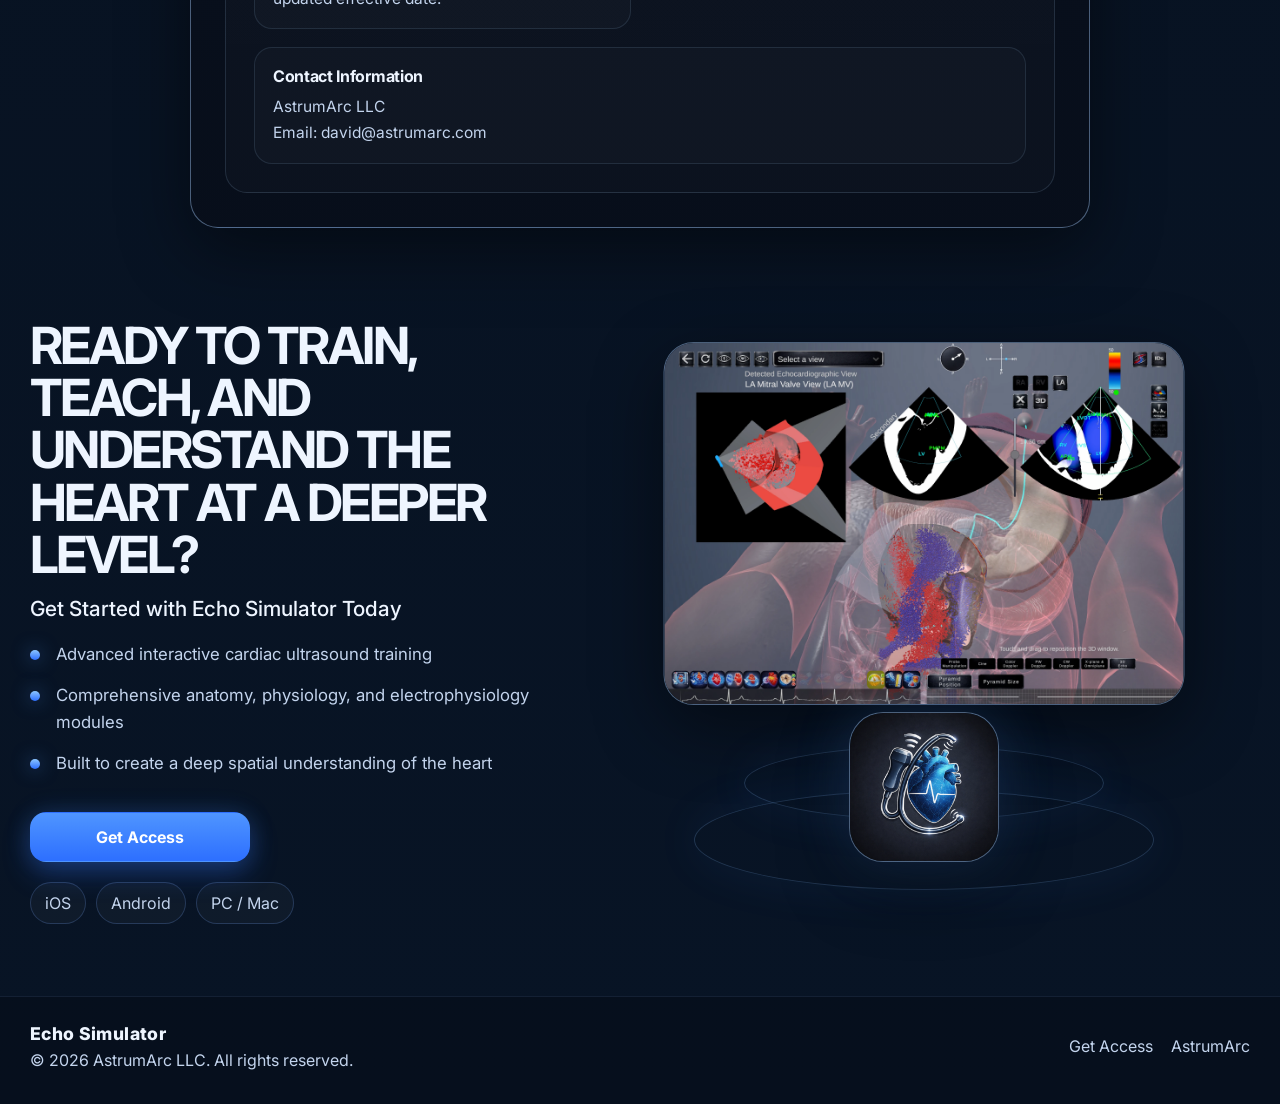
==== commit f9c7c745: "Updated policy email" ====
--- a/index.html
+++ b/index.html
@@ -313,7 +313,7 @@
                   <h5>Contact Information</h5>
                   <p>
                     AstrumArc LLC<br>
-                    Email: hello@echosimulator.com
+                    Email: david@astrumarc.com
                   </p>
                 </article>
               </div>
--- a/styles.css
+++ b/styles.css
@@ -189,7 +189,7 @@
   align-items:center;
 }
 .hero-image-home{
-  background: url("assets/Anatomy2.PNG") center center / cover no-repeat;
+  background: url("assets/Anatomy2.webp") center center / cover no-repeat;
 }
 .hero-overlay-home{
   background:
@@ -693,7 +693,7 @@
   align-items:center;
 }
 .hero-image-access{
-  background:url("assets/access_mockup.png") center center / cover no-repeat;
+  background:url("assets/access_mockup.webp") center center / cover no-repeat;
 }
 .hero-overlay-access{
   background:
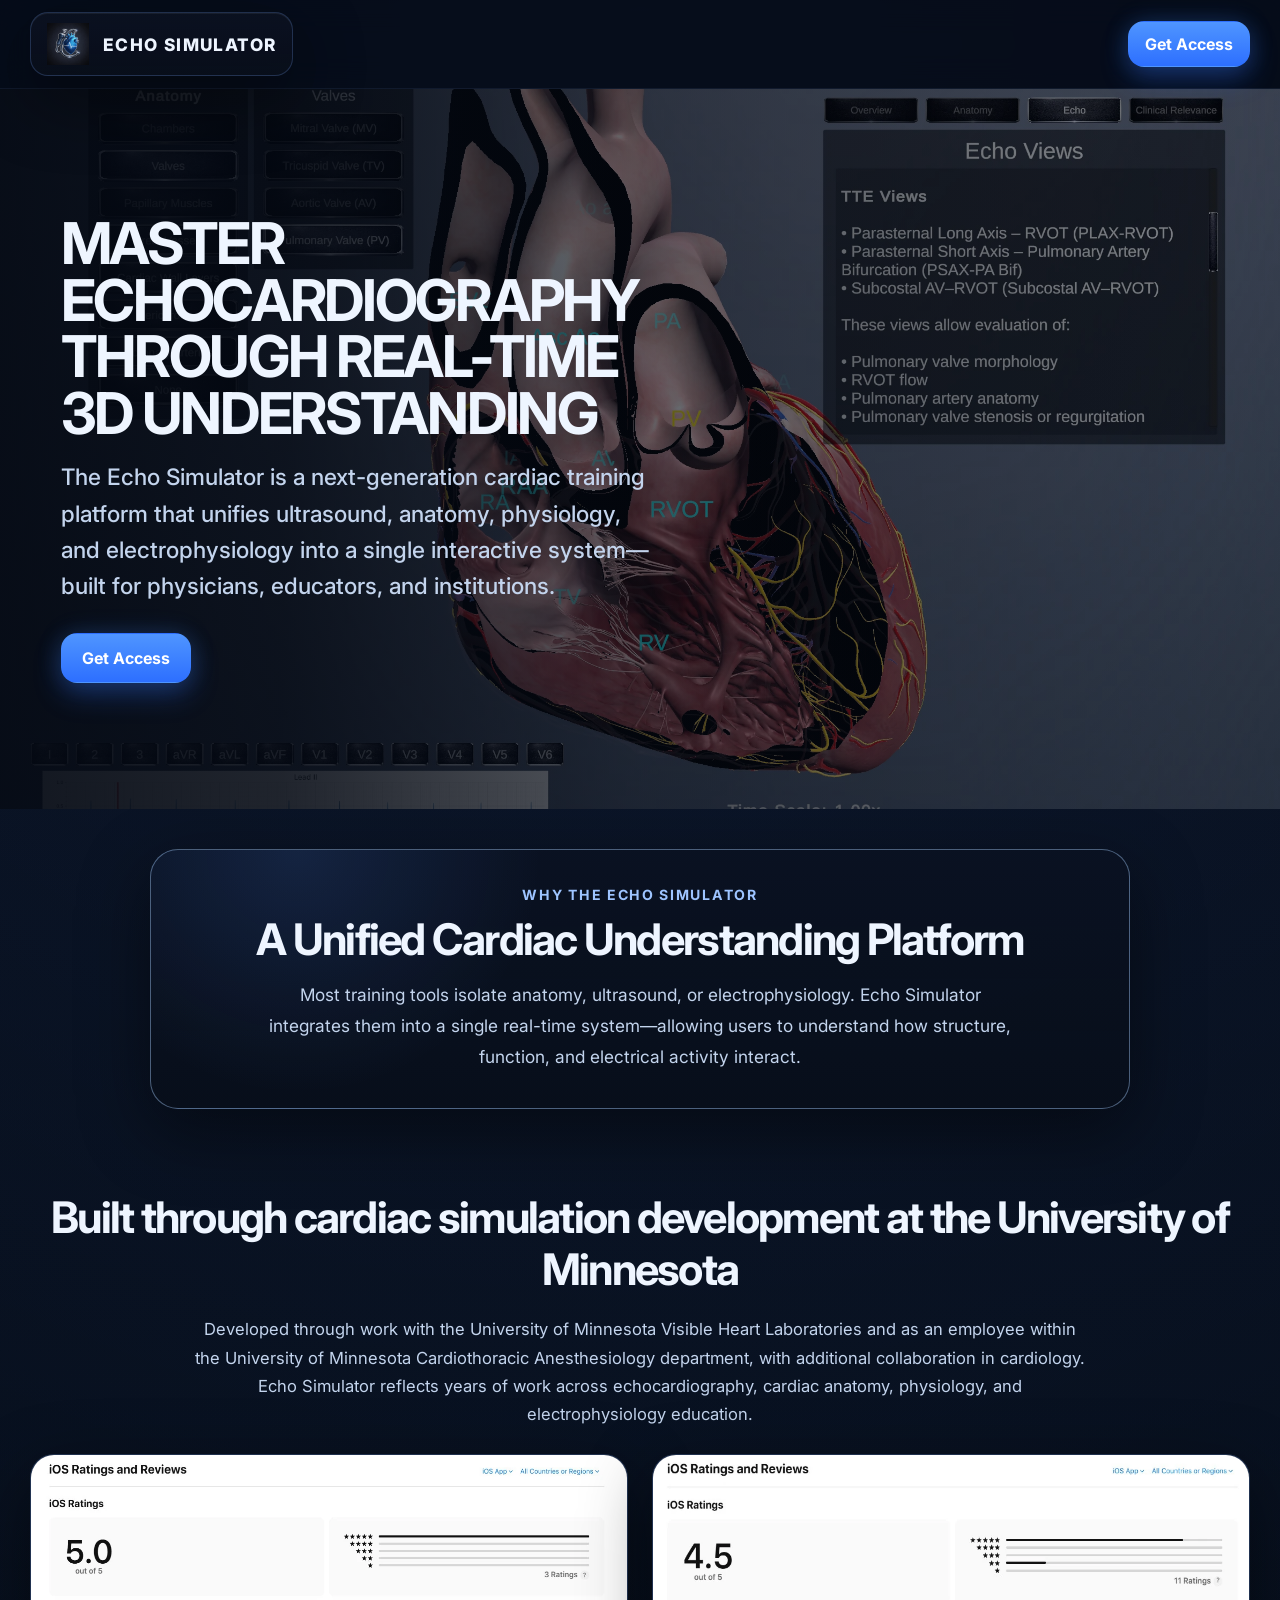
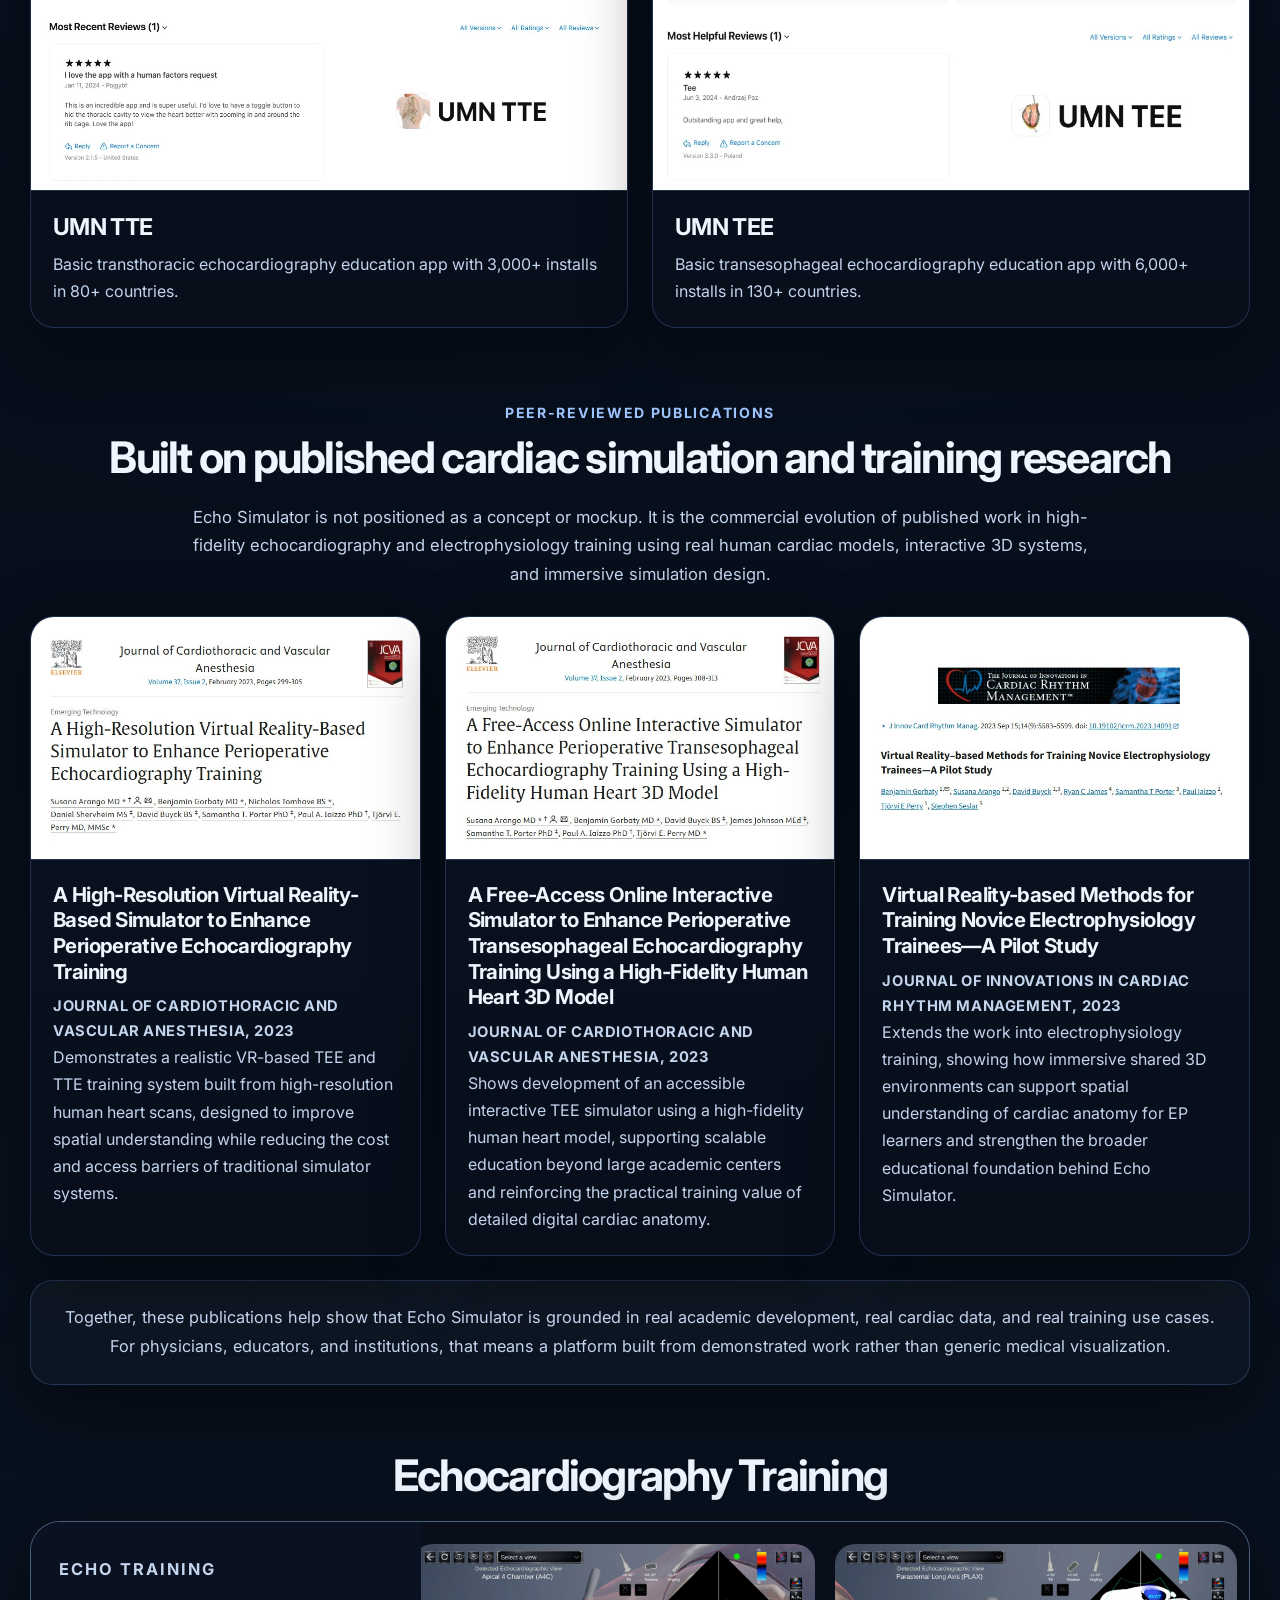
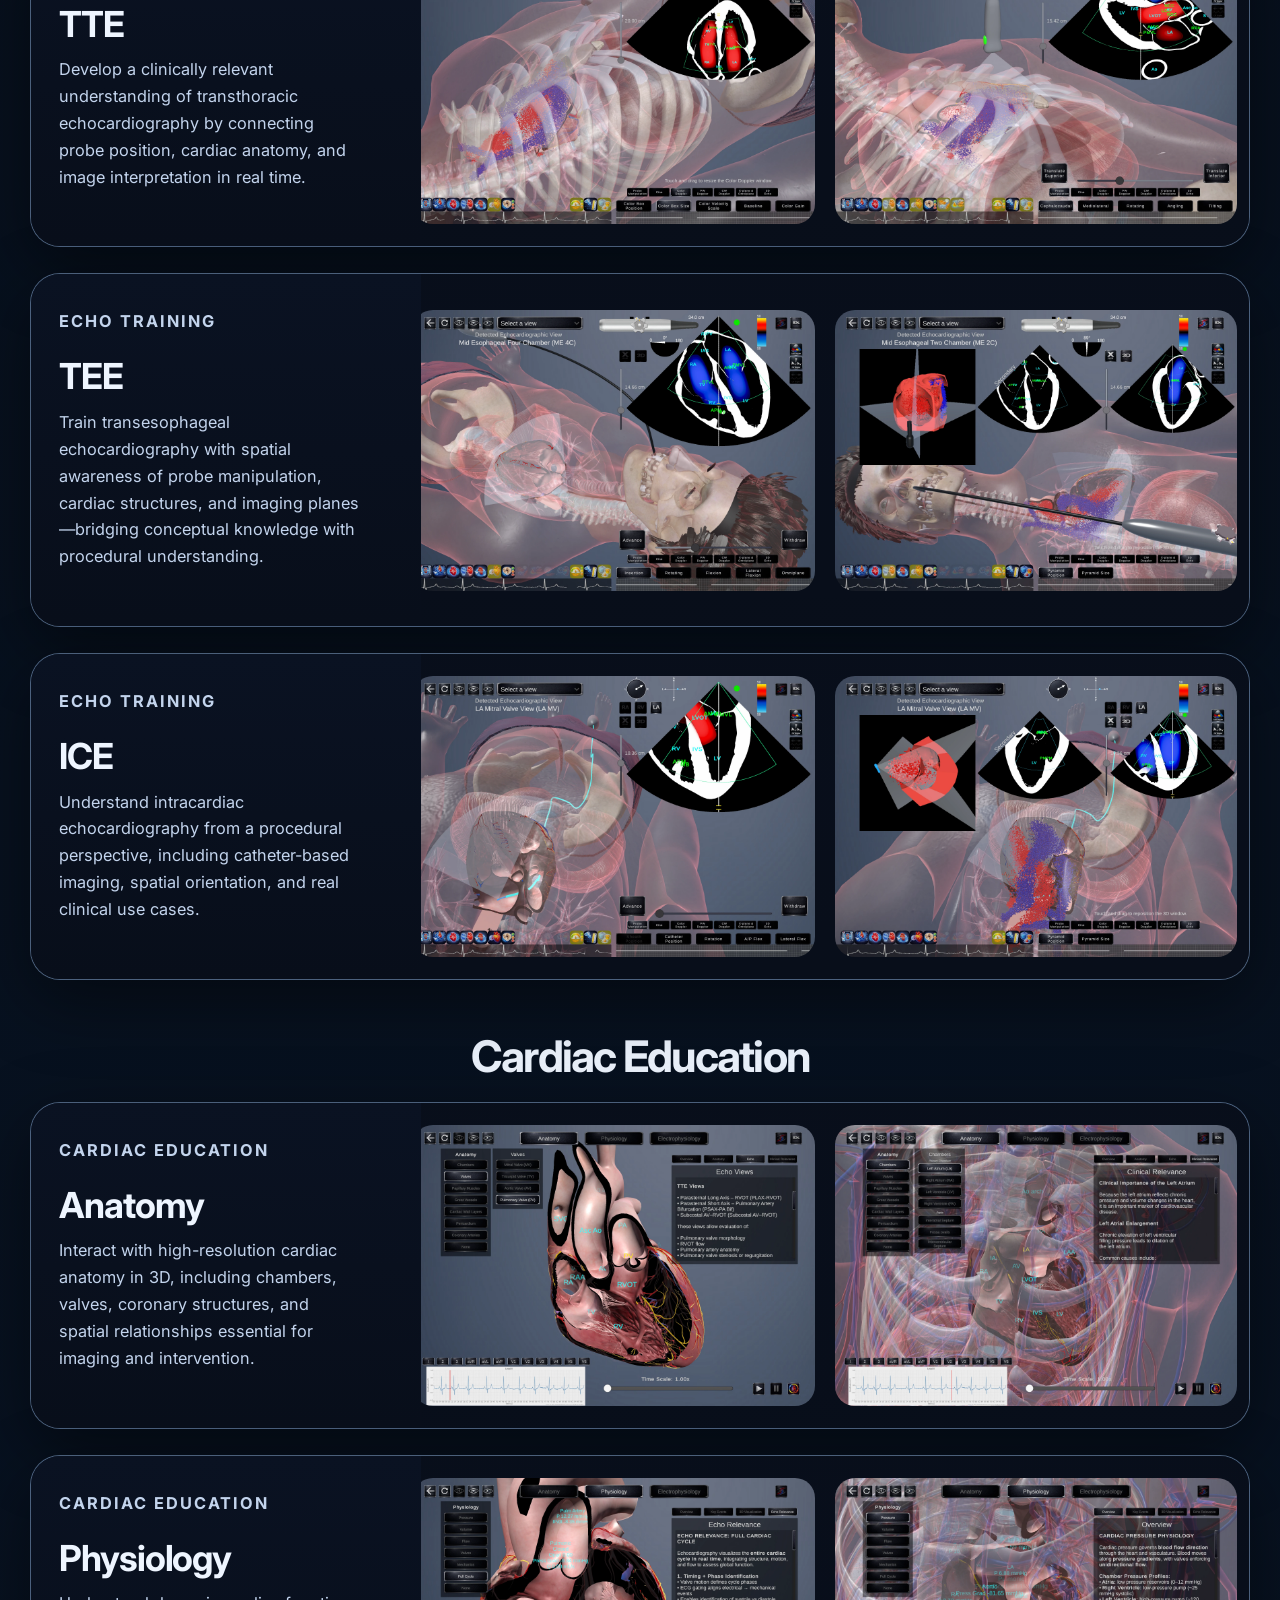
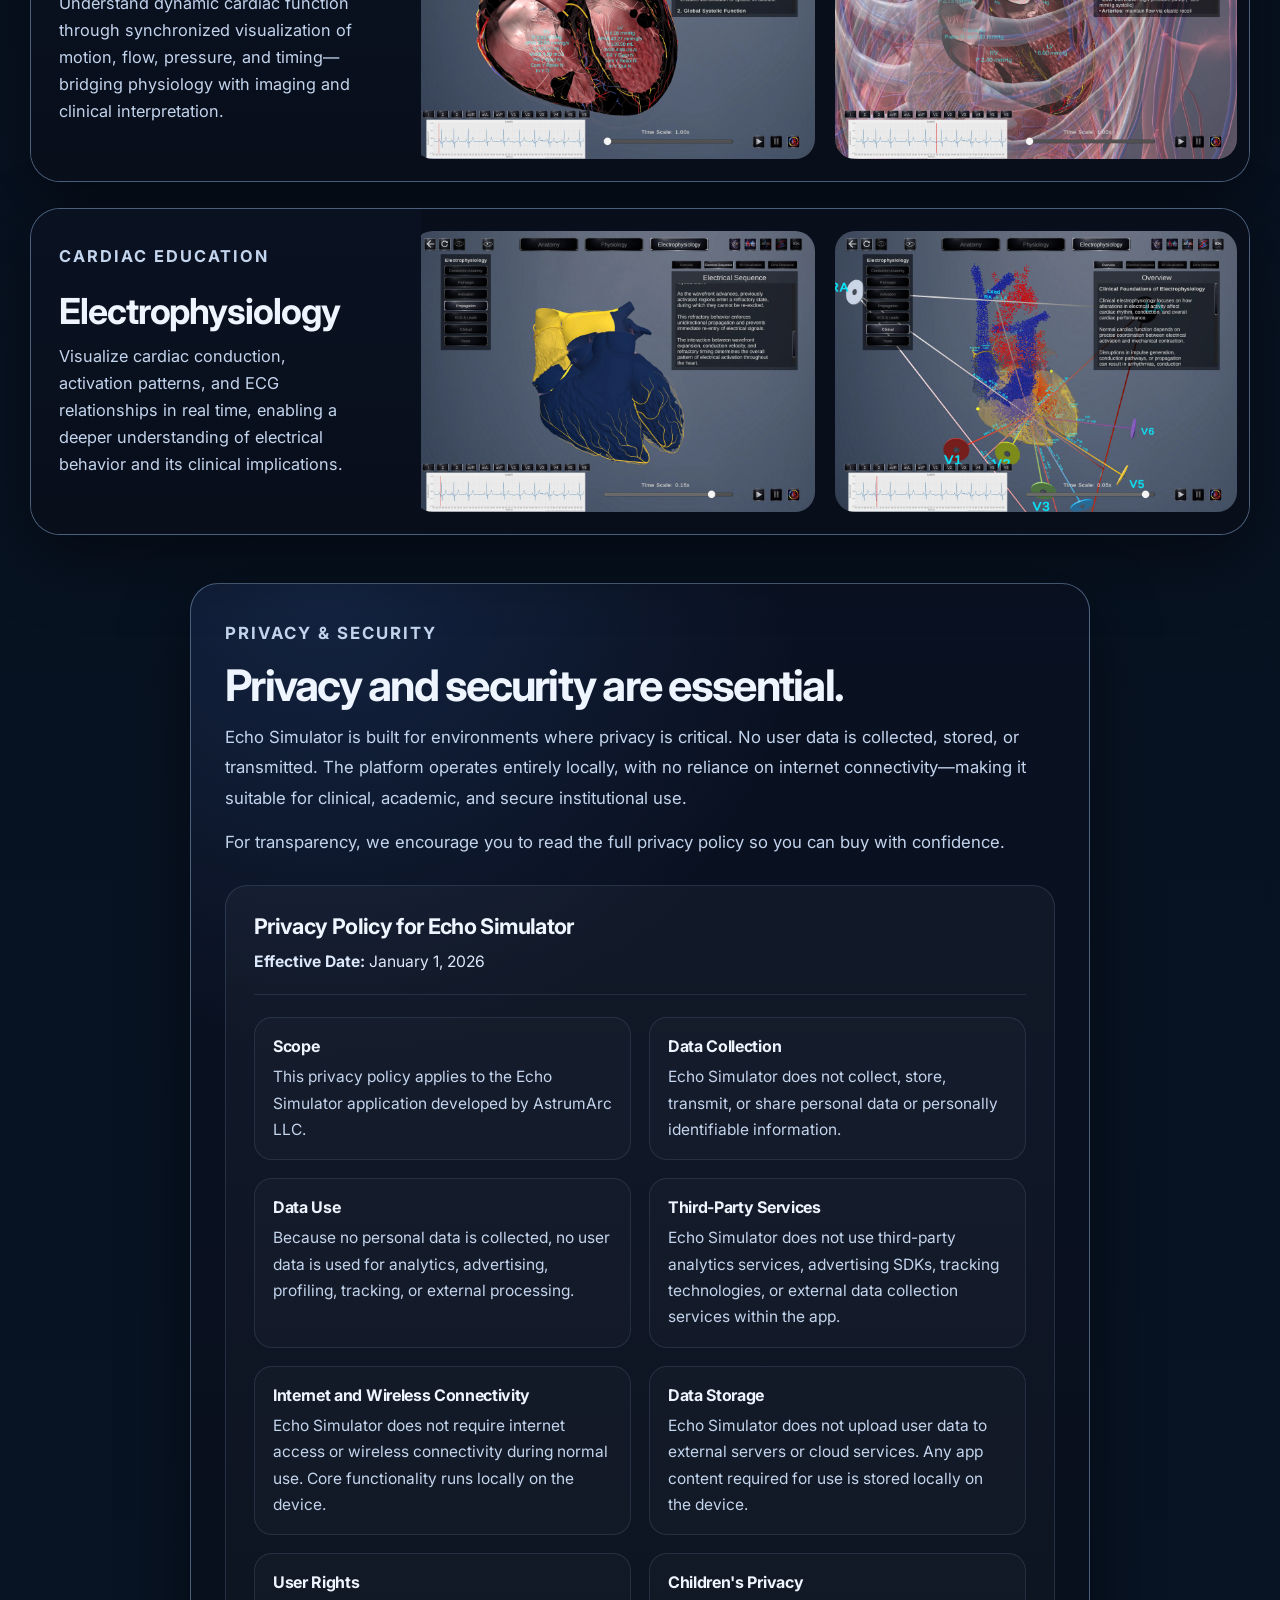
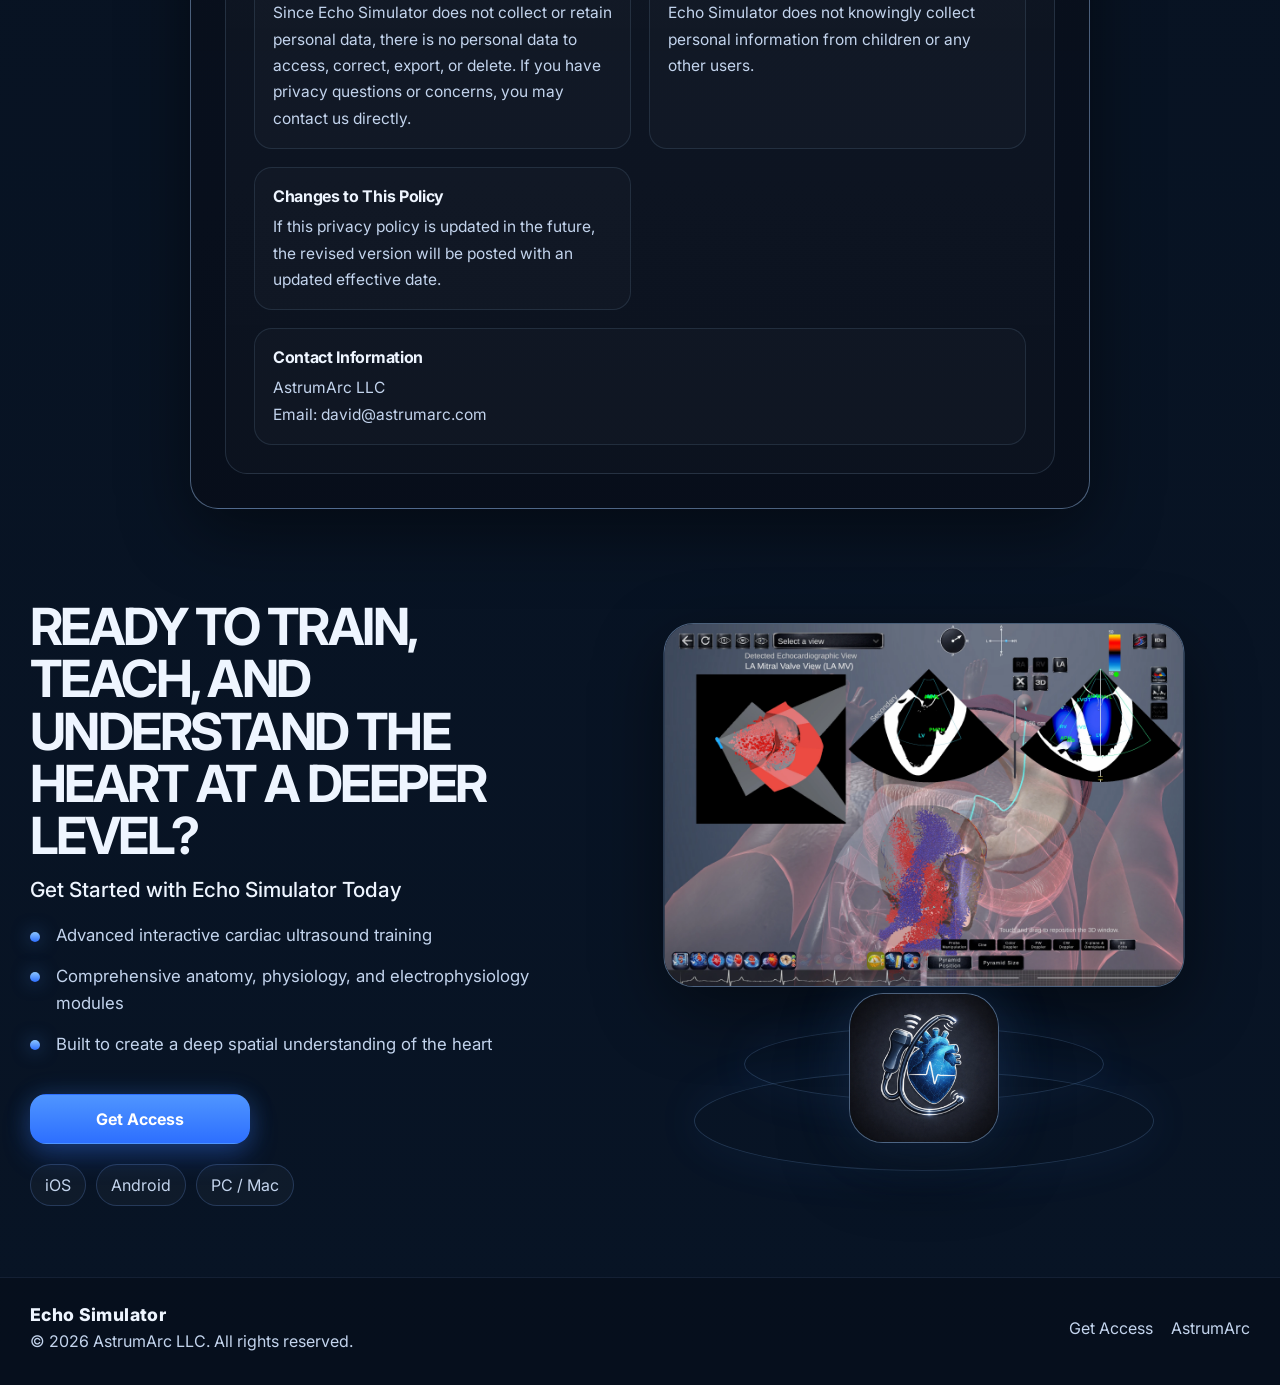
==== commit 68fbd1f8: "Updated main page" ====
--- a/index.html
+++ b/index.html
@@ -71,6 +71,94 @@
       </div>
     </section>
 
+    <section class="proof section">
+      <div class="container">
+        <h2 class="section-title">Built through cardiac simulation development at the University of Minnesota</h2>
+        <p class="section-lead wide">
+          Developed through work with the University of Minnesota Visible Heart Laboratories and as an employee within the University of Minnesota Cardiothoracic Anesthesiology department, with additional collaboration in cardiology. Echo Simulator reflects years of work across echocardiography, cardiac anatomy, physiology, and electrophysiology education.
+        </p>
+
+        <div class="review-grid">
+          <article class="review-card">
+            <div class="review-image">
+              <img src="assets/UMNTTE.webp" alt="UMN TTE app preview" />
+            </div>
+            <div class="review-copy">
+              <h3>UMN TTE</h3>
+              <p>Basic transthoracic echocardiography education app with 3,000+ installs in 80+ countries.</p>
+            </div>
+          </article>
+
+          <article class="review-card">
+            <div class="review-image">
+              <img src="assets/UMNTEE.webp" alt="UMN TEE app preview" />
+            </div>
+            <div class="review-copy">
+              <h3>UMN TEE</h3>
+              <p>Basic transesophageal echocardiography education app with 6,000+ installs in 130+ countries.</p>
+            </div>
+          </article>
+        </div>
+      </div>
+    </section>
+
+    <section class="publications section">
+      <div class="container">
+        <p class="band-label publications-label">Peer-Reviewed Publications</p>
+        <h2 class="section-title">Built on published cardiac simulation and training research</h2>
+        <p class="section-lead wide">
+          Echo Simulator is not positioned as a concept or mockup. It is the commercial evolution of published work in high-fidelity echocardiography and electrophysiology training using real human cardiac models, interactive 3D systems, and immersive simulation design.
+        </p>
+
+        <div class="publication-grid">
+          <article class="publication-card">
+            <div class="publication-image">
+              <img src="assets/VRSim.webp" alt="Journal image for high-resolution virtual reality-based echocardiography simulator paper" />
+            </div>
+            <div class="publication-copy">
+              <h3>A High-Resolution Virtual Reality-Based Simulator to Enhance Perioperative Echocardiography Training</h3>
+              <p class="publication-meta">Journal of Cardiothoracic and Vascular Anesthesia, 2023</p>
+              <p>
+                Demonstrates a realistic VR-based TEE and TTE training system built from high-resolution human heart scans, designed to improve spatial understanding while reducing the cost and access barriers of traditional simulator systems.
+              </p>
+            </div>
+          </article>
+
+          <article class="publication-card">
+            <div class="publication-image">
+              <img src="assets/VRFreeAccess.webp" alt="Journal image for free-access online transesophageal echocardiography simulator paper" />
+            </div>
+            <div class="publication-copy">
+              <h3>A Free-Access Online Interactive Simulator to Enhance Perioperative Transesophageal Echocardiography Training Using a High-Fidelity Human Heart 3D Model</h3>
+              <p class="publication-meta">Journal of Cardiothoracic and Vascular Anesthesia, 2023</p>
+              <p>
+                Shows development of an accessible interactive TEE simulator using a high-fidelity human heart model, supporting scalable education beyond large academic centers and reinforcing the practical training value of detailed digital cardiac anatomy.
+              </p>
+            </div>
+          </article>
+
+          <article class="publication-card">
+            <div class="publication-image">
+              <img src="assets/VREP.webp" alt="Journal image for electrophysiology virtual reality training paper" />
+            </div>
+            <div class="publication-copy">
+              <h3>Virtual Reality-based Methods for Training Novice Electrophysiology Trainees—A Pilot Study</h3>
+              <p class="publication-meta">Journal of Innovations in Cardiac Rhythm Management, 2023</p>
+              <p>
+                Extends the work into electrophysiology training, showing how immersive shared 3D environments can support spatial understanding of cardiac anatomy for EP learners and strengthen the broader educational foundation behind Echo Simulator.
+              </p>
+            </div>
+          </article>
+        </div>
+
+        <div class="publications-sell">
+          <p>
+            Together, these publications help show that Echo Simulator is grounded in real academic development, real cardiac data, and real training use cases. For physicians, educators, and institutions, that means a platform built from demonstrated work rather than generic medical visualization.
+          </p>
+        </div>
+      </div>
+    </section>
+
     <section class="echo-sections section">
       <div class="container">
         <h3 class="section-title">Echocardiography Training</h3>
--- a/styles.css
+++ b/styles.css
@@ -1195,4 +1195,115 @@
     flex-direction:column;
     align-items:flex-start;
   }
+}
+
+.publications{
+  padding-top:12px;
+  padding-bottom:24px;
+}
+
+.publications-label{
+  text-align:center;
+  margin-bottom:10px;
+}
+
+.publication-grid{
+  display:grid;
+  grid-template-columns:repeat(3, 1fr);
+  gap:24px;
+  margin-top:28px;
+}
+
+.publication-card{
+  border:1px solid var(--line);
+  border-radius:24px;
+  overflow:hidden;
+  background:linear-gradient(180deg, rgba(10,18,34,.92), rgba(8,14,26,.92));
+  box-shadow:var(--shadow);
+}
+
+.publication-image{
+  aspect-ratio:16 / 10;
+  overflow:hidden;
+  border-bottom:1px solid rgba(167,208,255,.16);
+  background:rgba(255,255,255,.02);
+}
+
+.publication-image img{
+  width:100%;
+  height:100%;
+  object-fit:cover;
+  display:block;
+}
+
+.publication-copy{
+  padding:22px;
+}
+
+.publication-copy h3{
+  margin:0 0 10px;
+  font-size:1.28rem;
+  line-height:1.25;
+  letter-spacing:-.03em;
+}
+
+.publication-meta{
+  margin:0 0 12px;
+  color:#9ec4ff;
+  font-size:.92rem;
+  font-weight:700;
+  letter-spacing:.04em;
+  text-transform:uppercase;
+}
+
+.publication-copy p{
+  margin:0;
+  color:var(--muted);
+  line-height:1.7;
+}
+
+.publications-sell{
+  margin-top:24px;
+  padding:22px 24px;
+  border:1px solid var(--line);
+  border-radius:22px;
+  background:linear-gradient(180deg, rgba(255,255,255,.035), rgba(255,255,255,.02));
+  box-shadow:var(--shadow);
+}
+
+.publications-sell p{
+  margin:0;
+  color:var(--muted);
+  line-height:1.8;
+  font-size:1.02rem;
+  text-align:center;
+}
+
+@media (max-width: 1080px){
+  .publication-grid{
+    grid-template-columns:1fr;
+  }
+}
+
+@media (max-width: 640px){
+  .publication-copy{
+    padding:18px;
+  }
+
+  .publication-copy h3{
+    font-size:1.12rem;
+  }
+
+  .publication-meta{
+    font-size:.84rem;
+  }
+
+  .publications-sell{
+    padding:18px;
+  }
+
+  .publications-sell p{
+    font-size:.96rem;
+    line-height:1.7;
+  }
 }
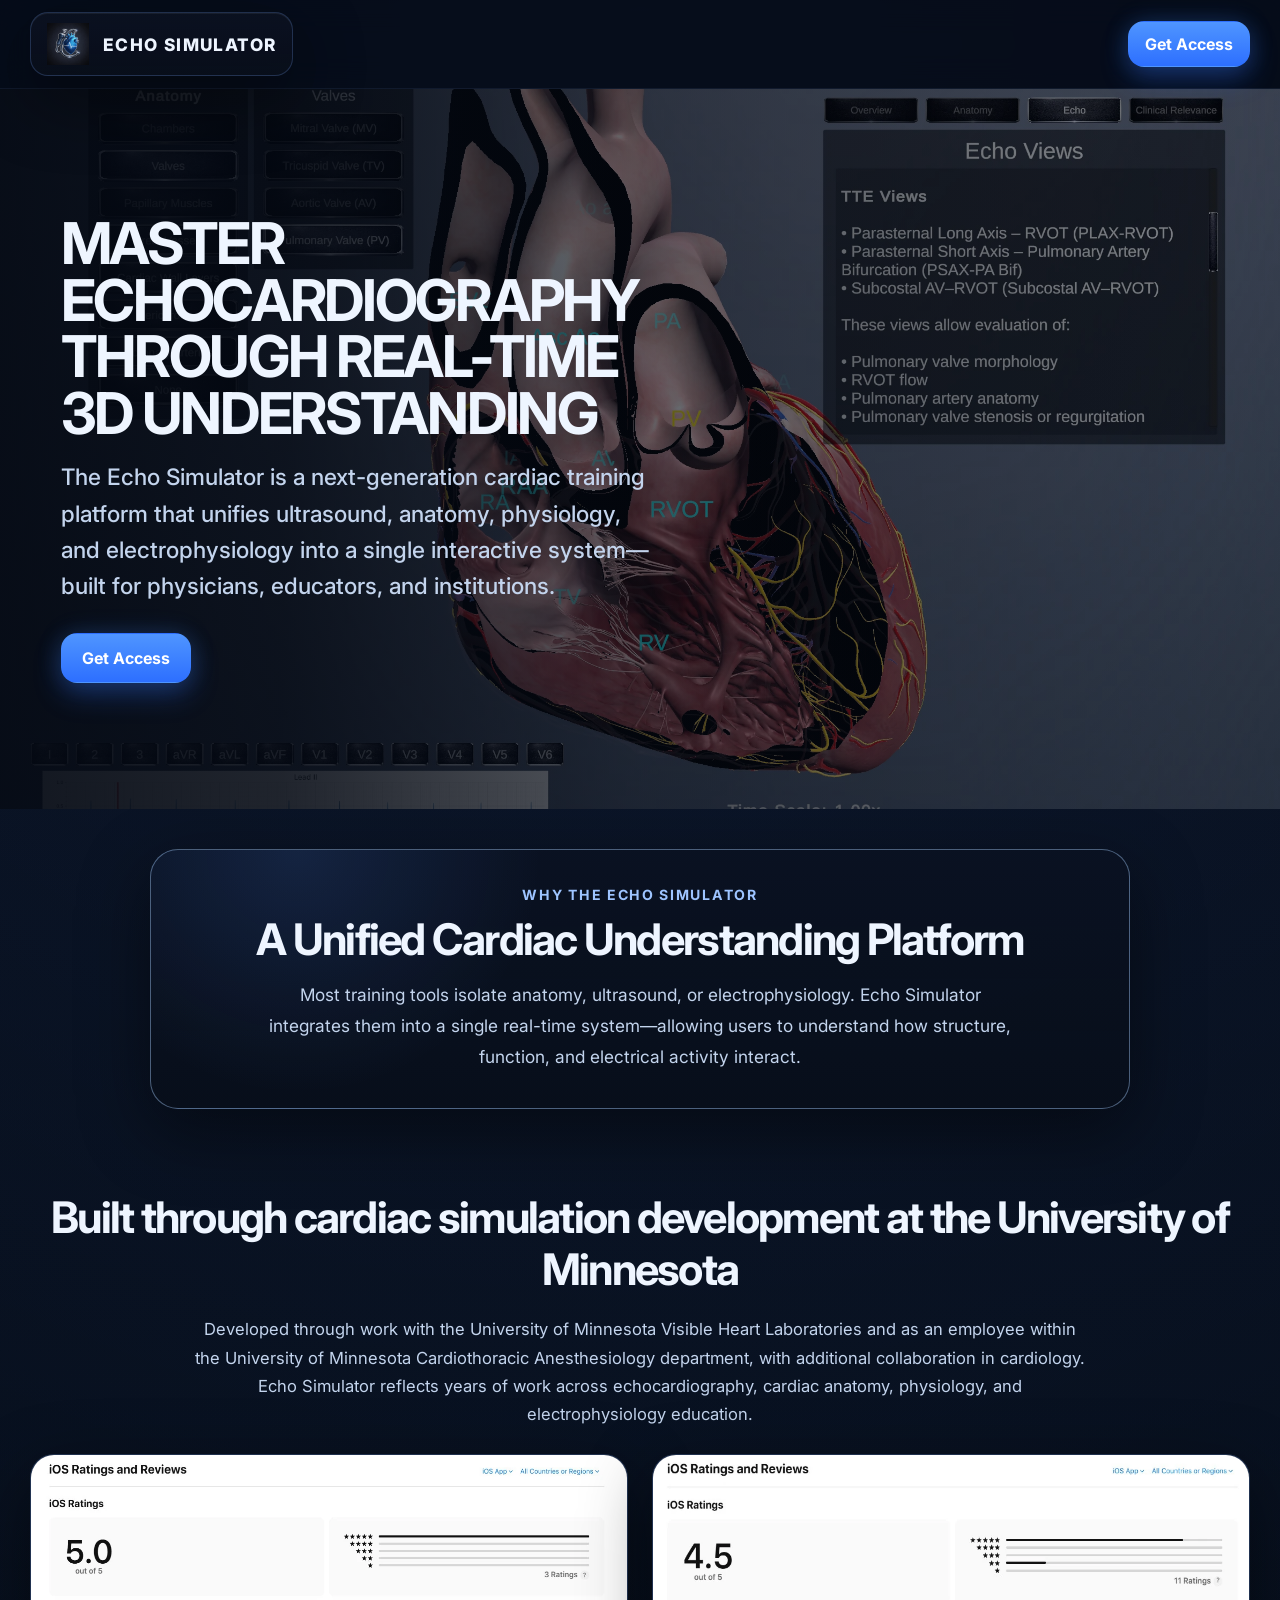
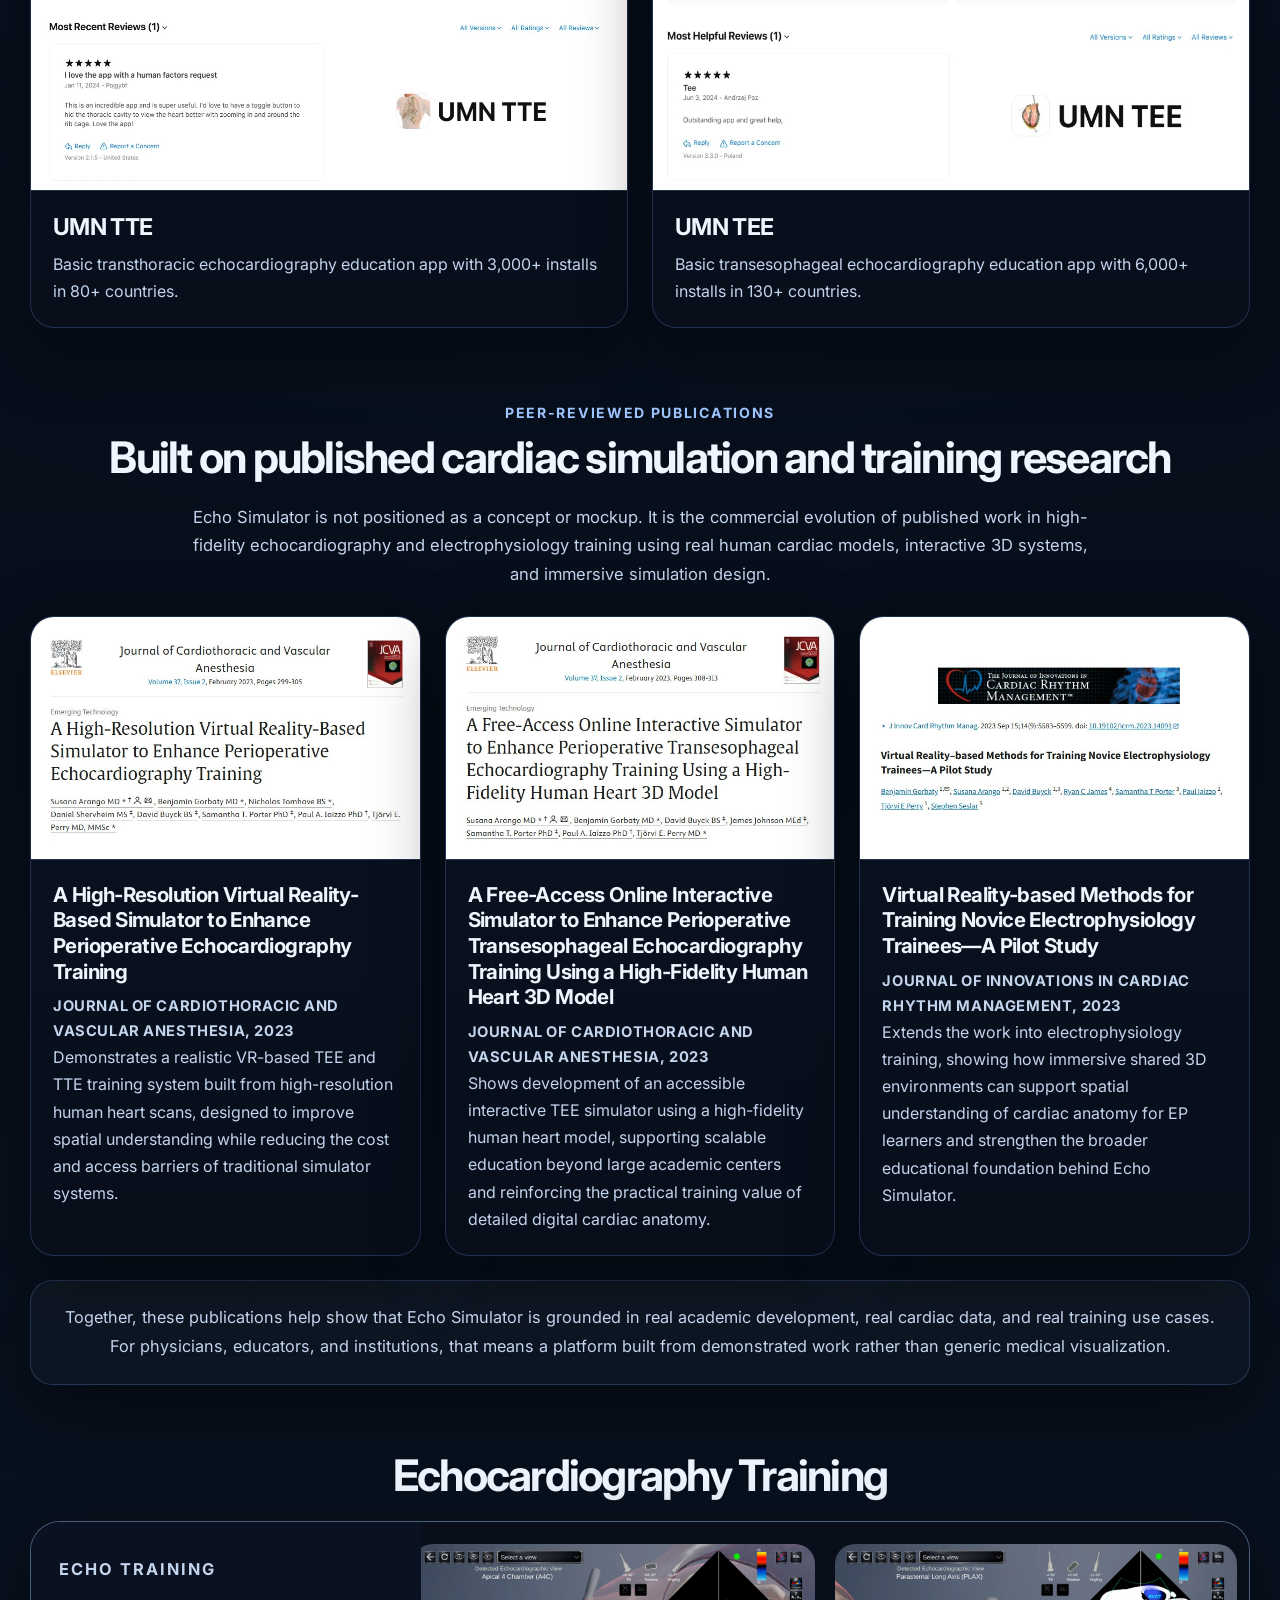
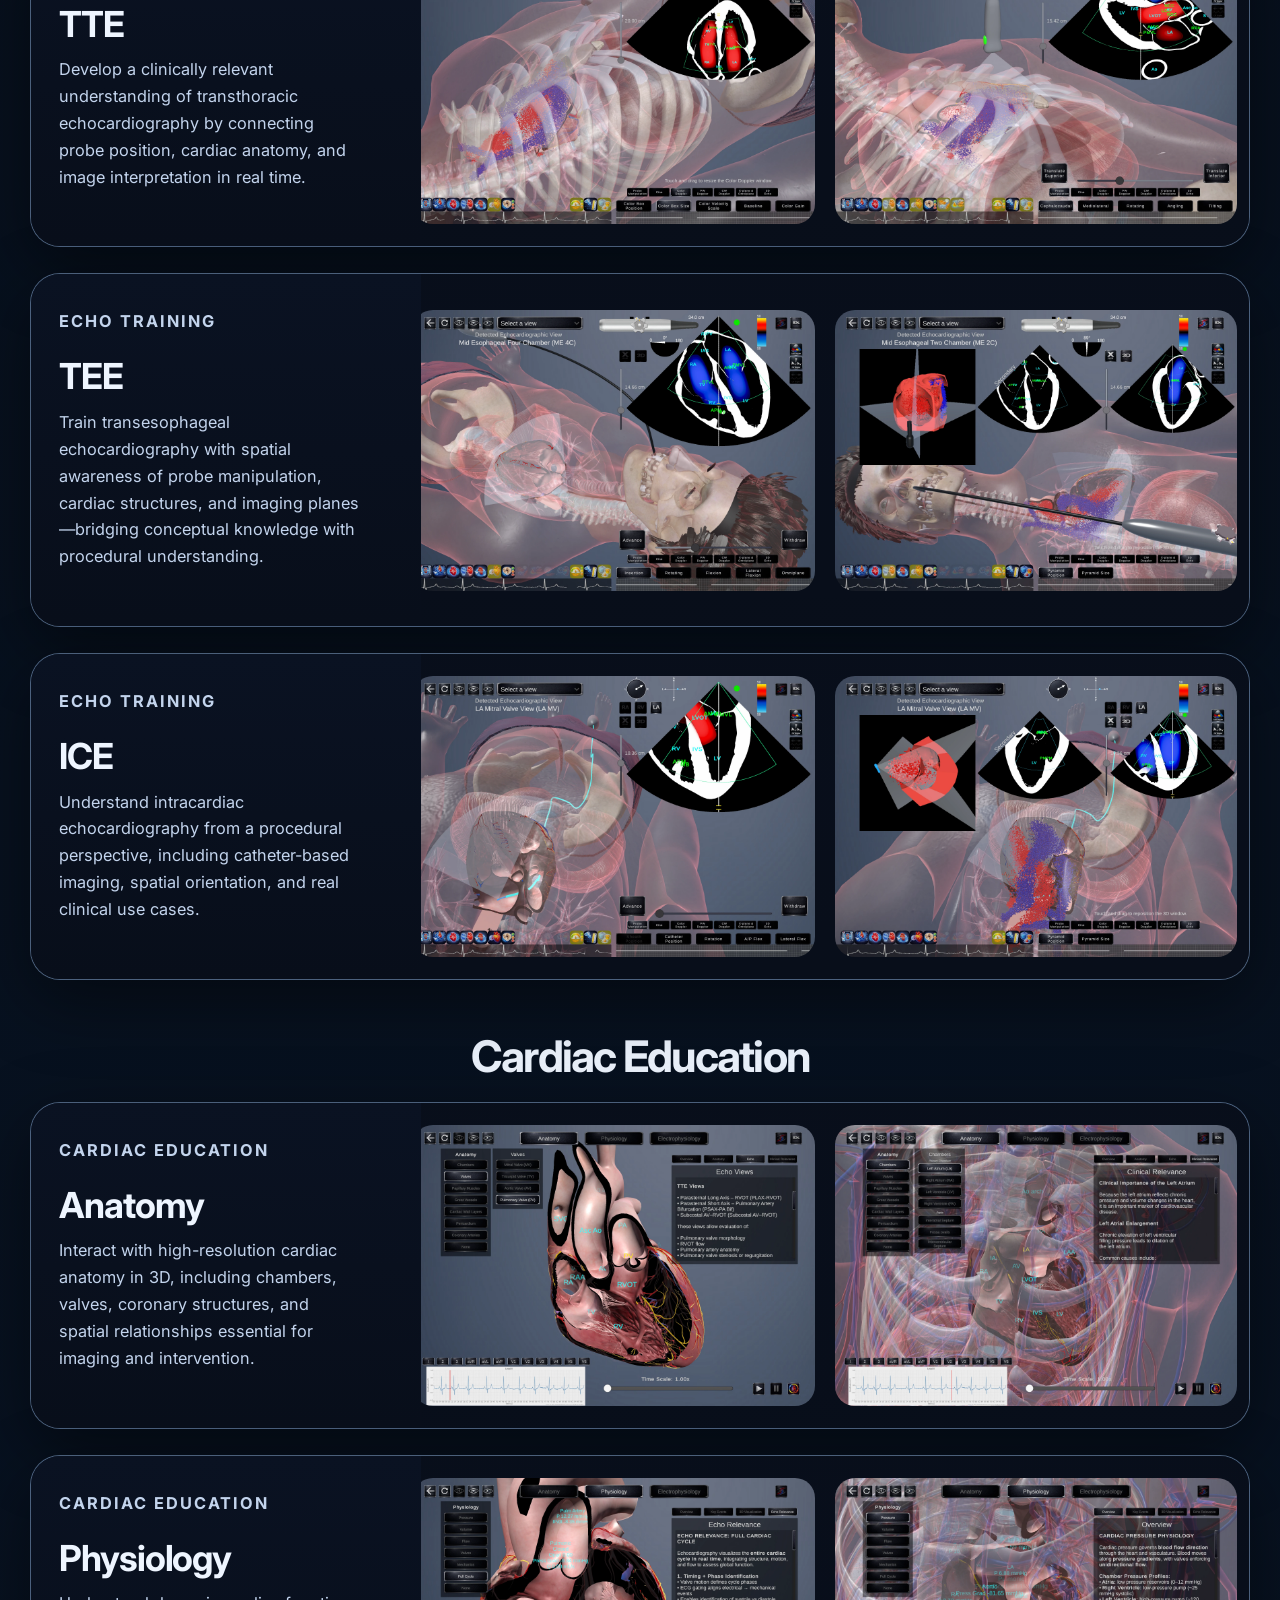
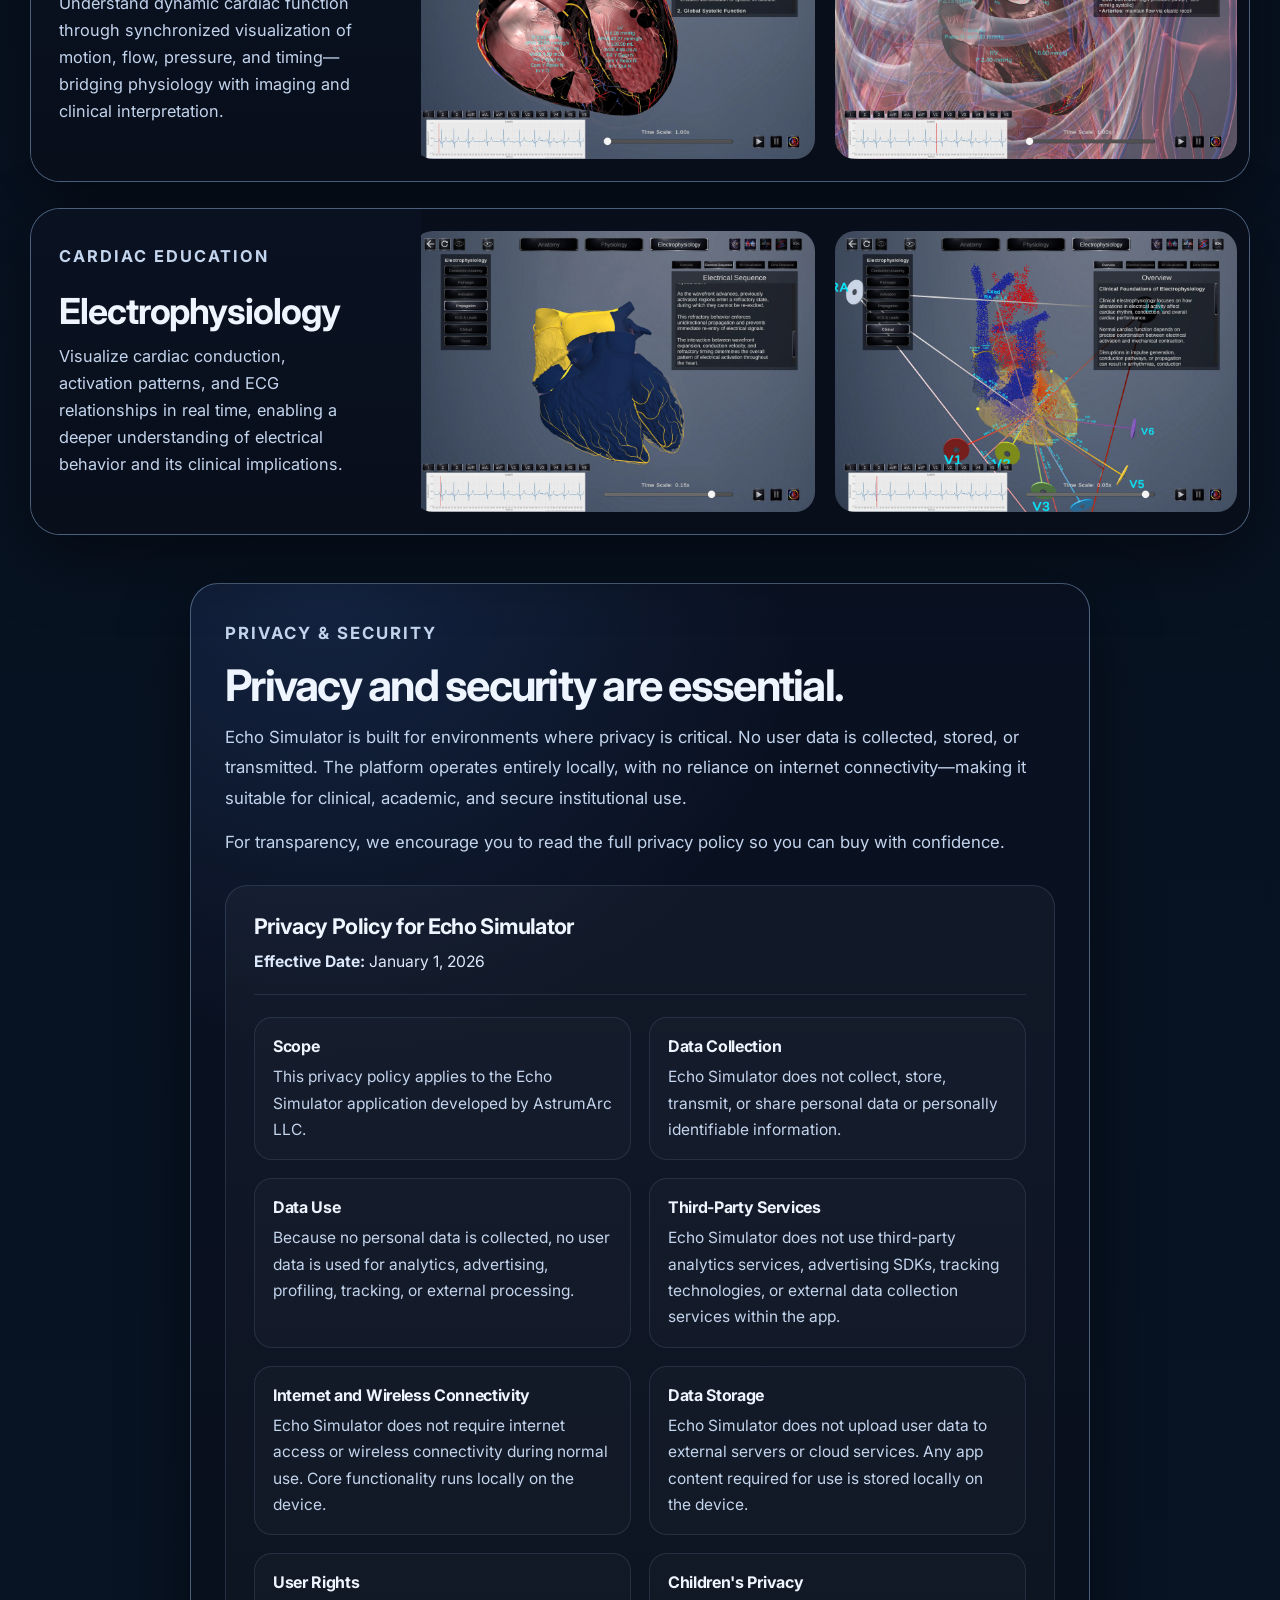
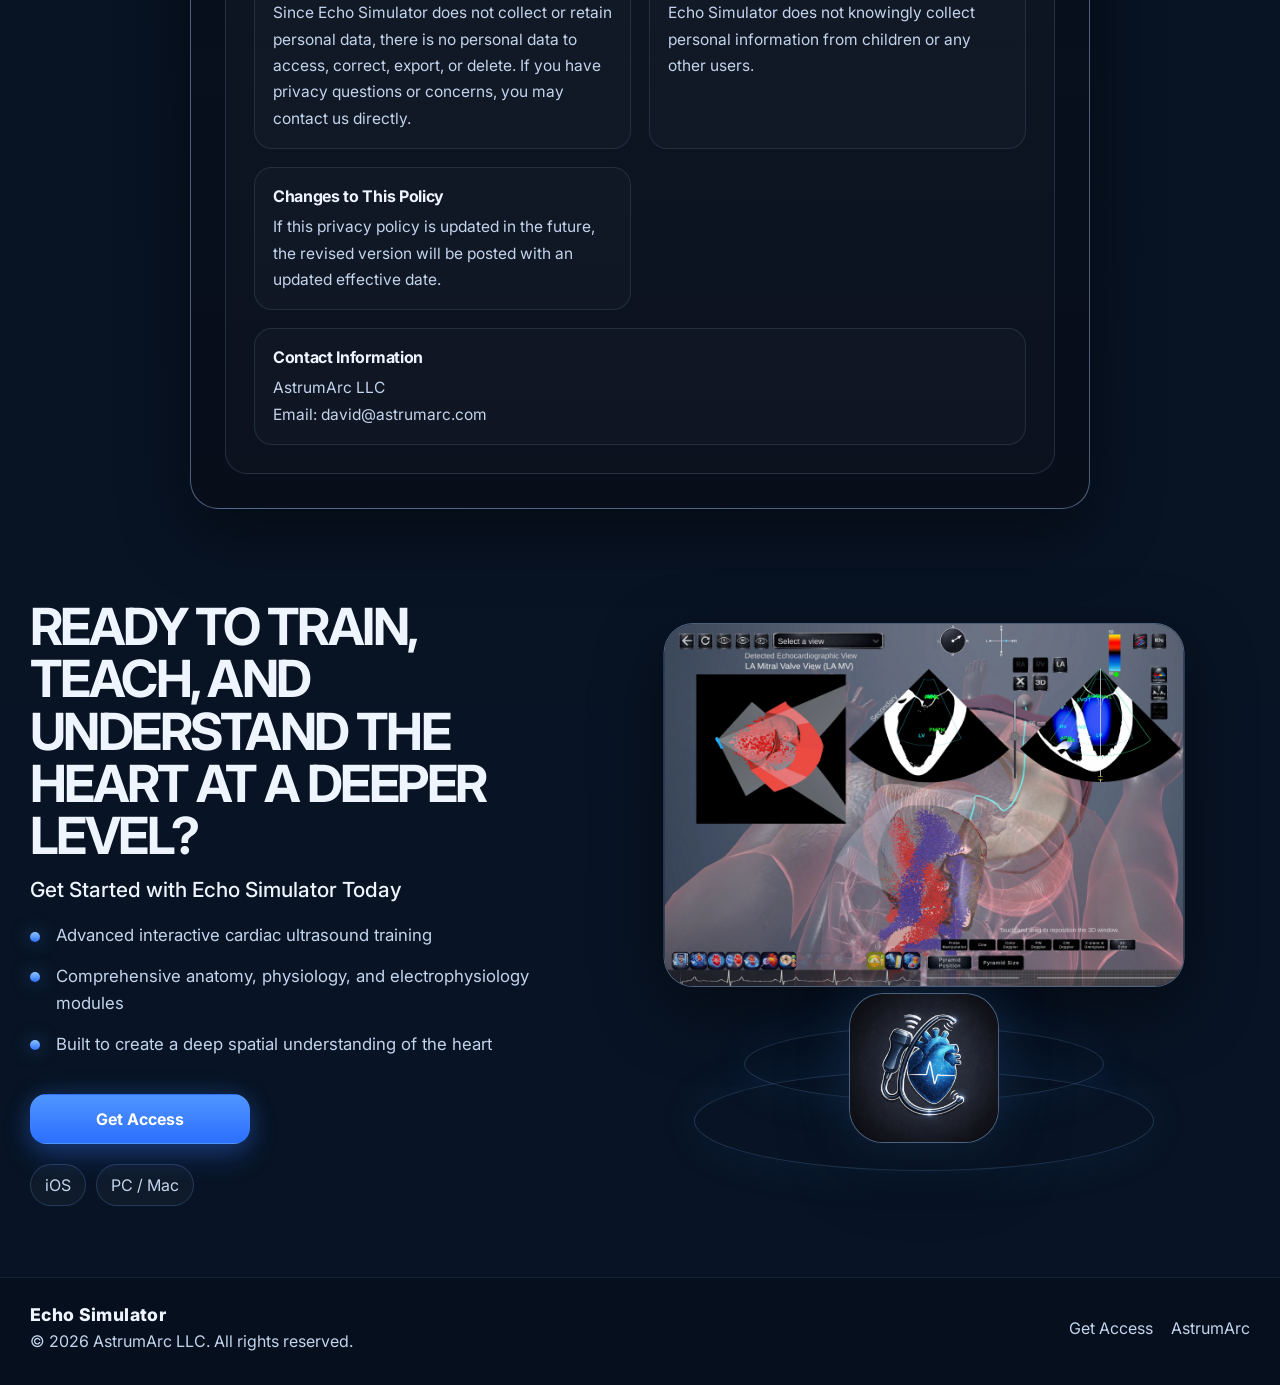
==== commit 829a9b7e: "Removed Android Builds" ====
--- a/index.html
+++ b/index.html
@@ -427,7 +427,6 @@
 
           <div class="platform-icons">
             <span>iOS</span>
-            <span>Android</span>
             <span>PC / Mac</span>
           </div>
         </div>
--- a/styles.css
+++ b/styles.css
@@ -1151,10 +1151,6 @@
     bottom:42px;
   }
 
-  .funnel-core img{
-    width:64px;
-    height:64px;
-  }
 
   .ring-1{
     width:280px;
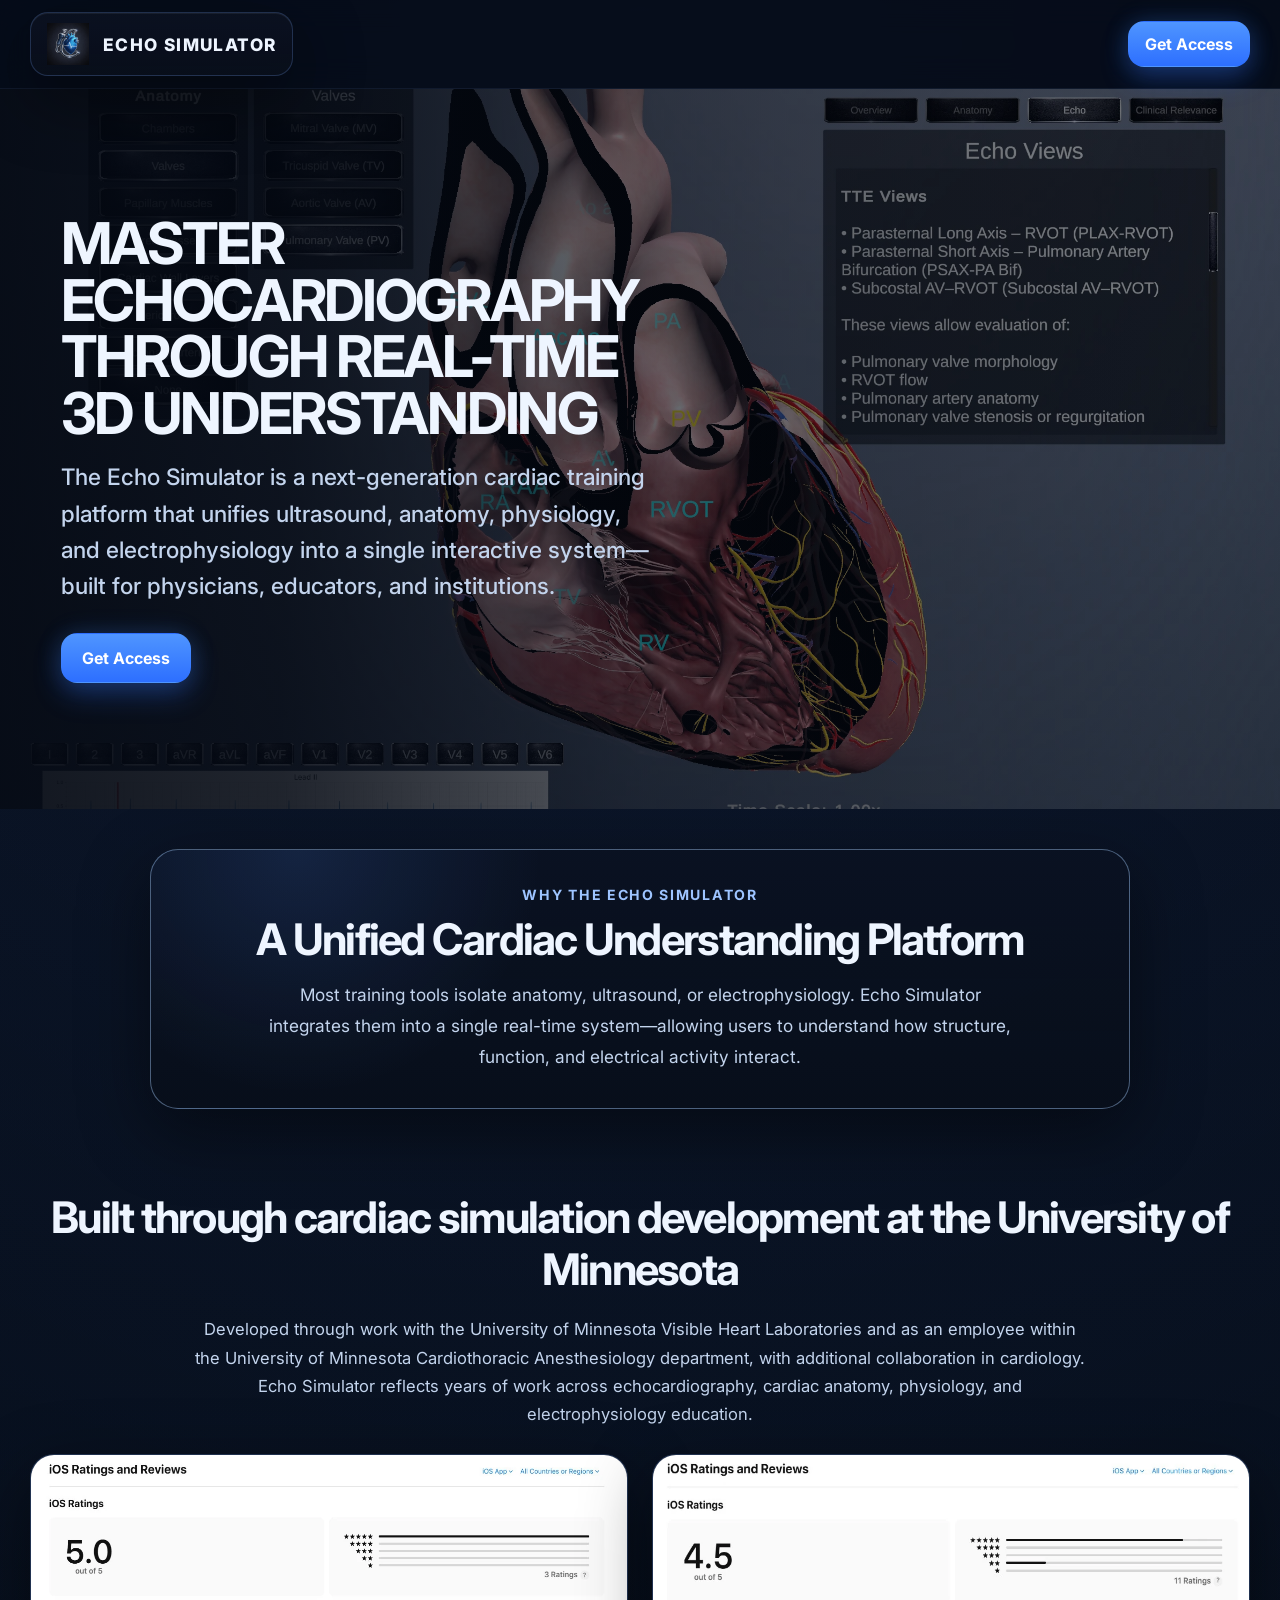
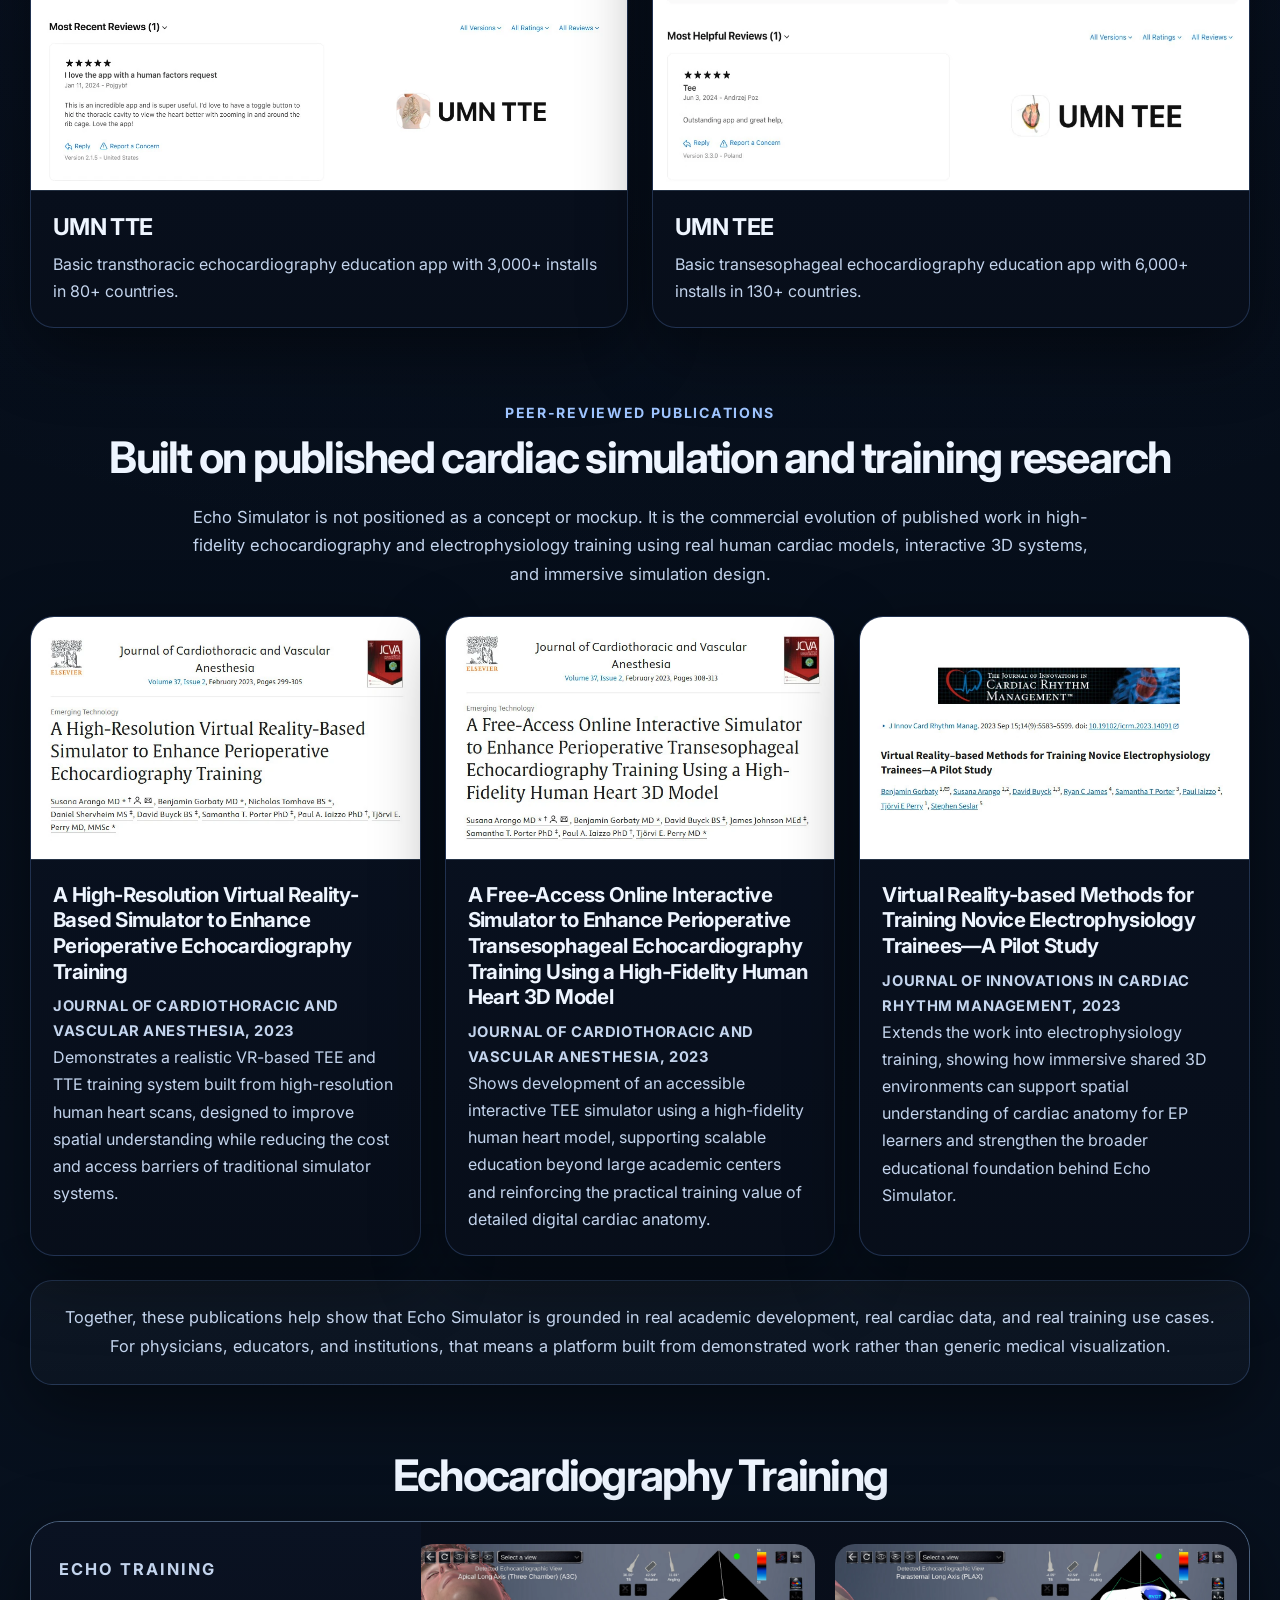
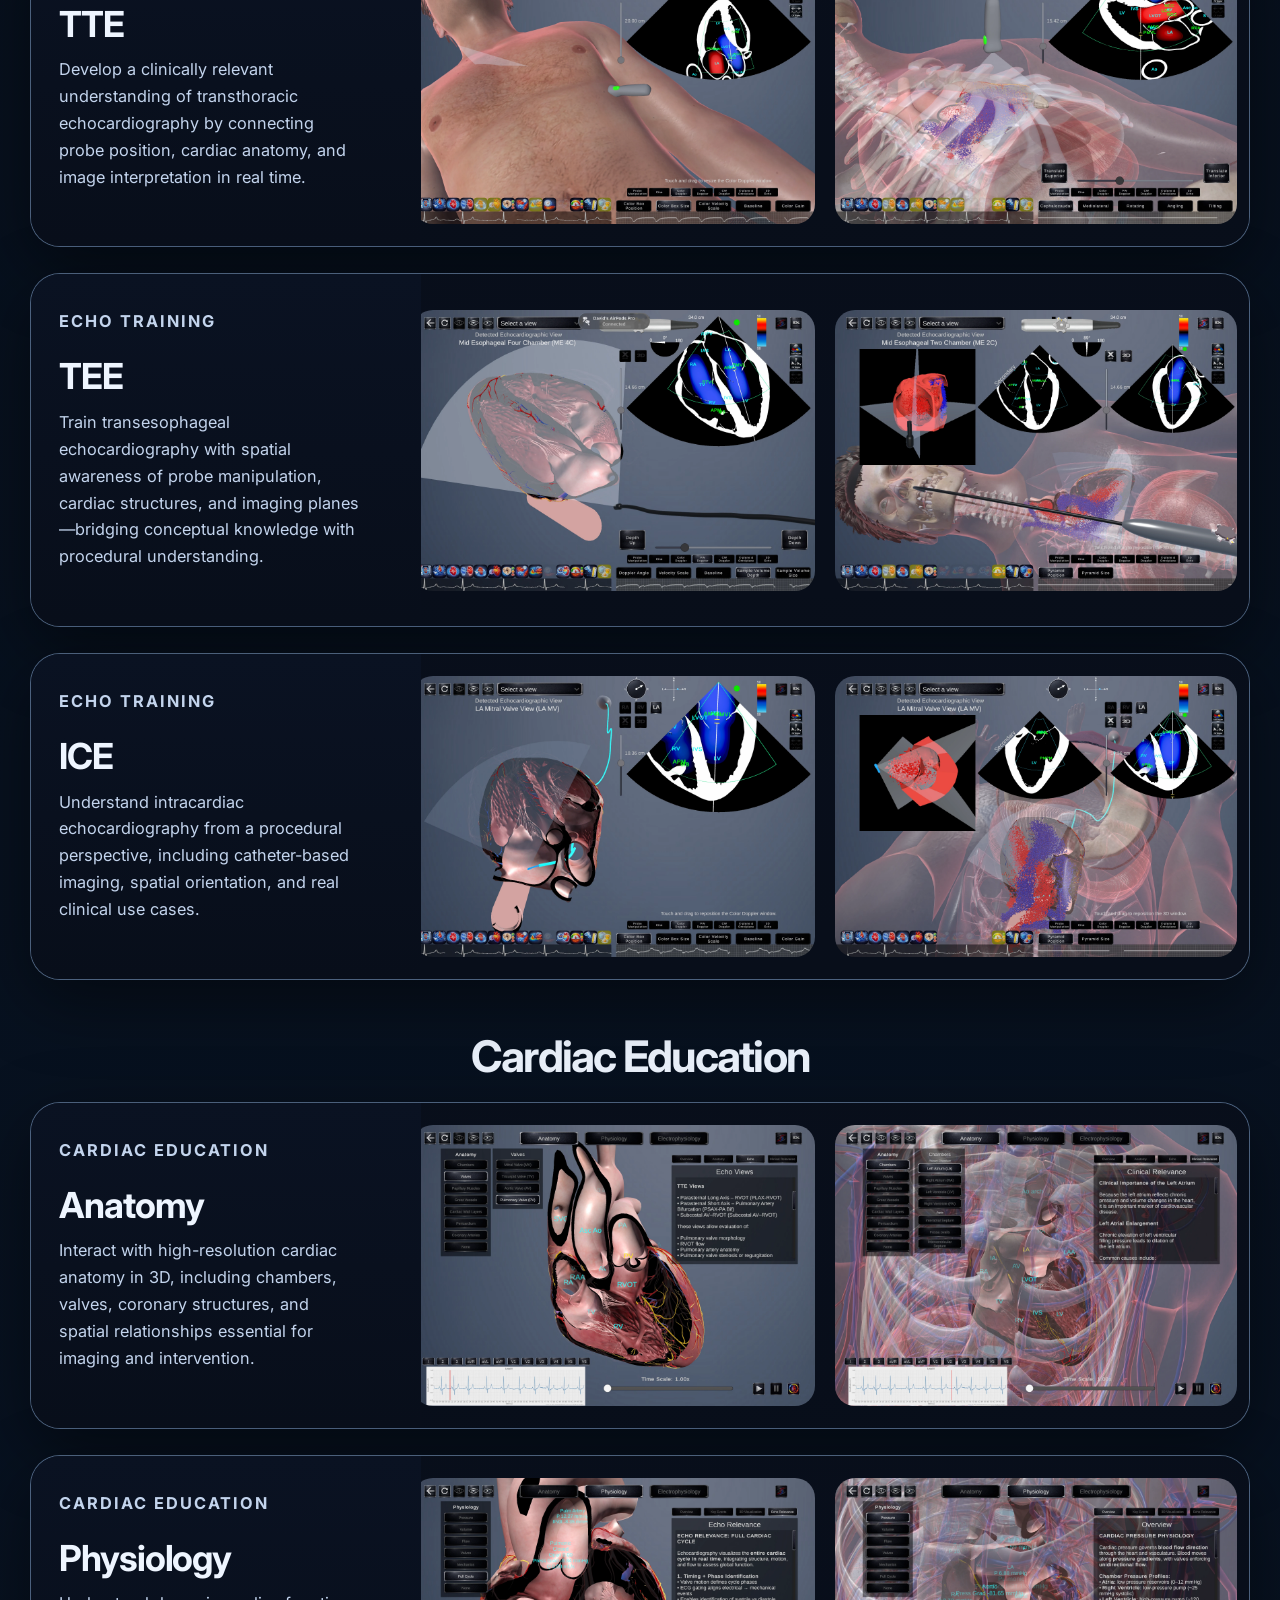
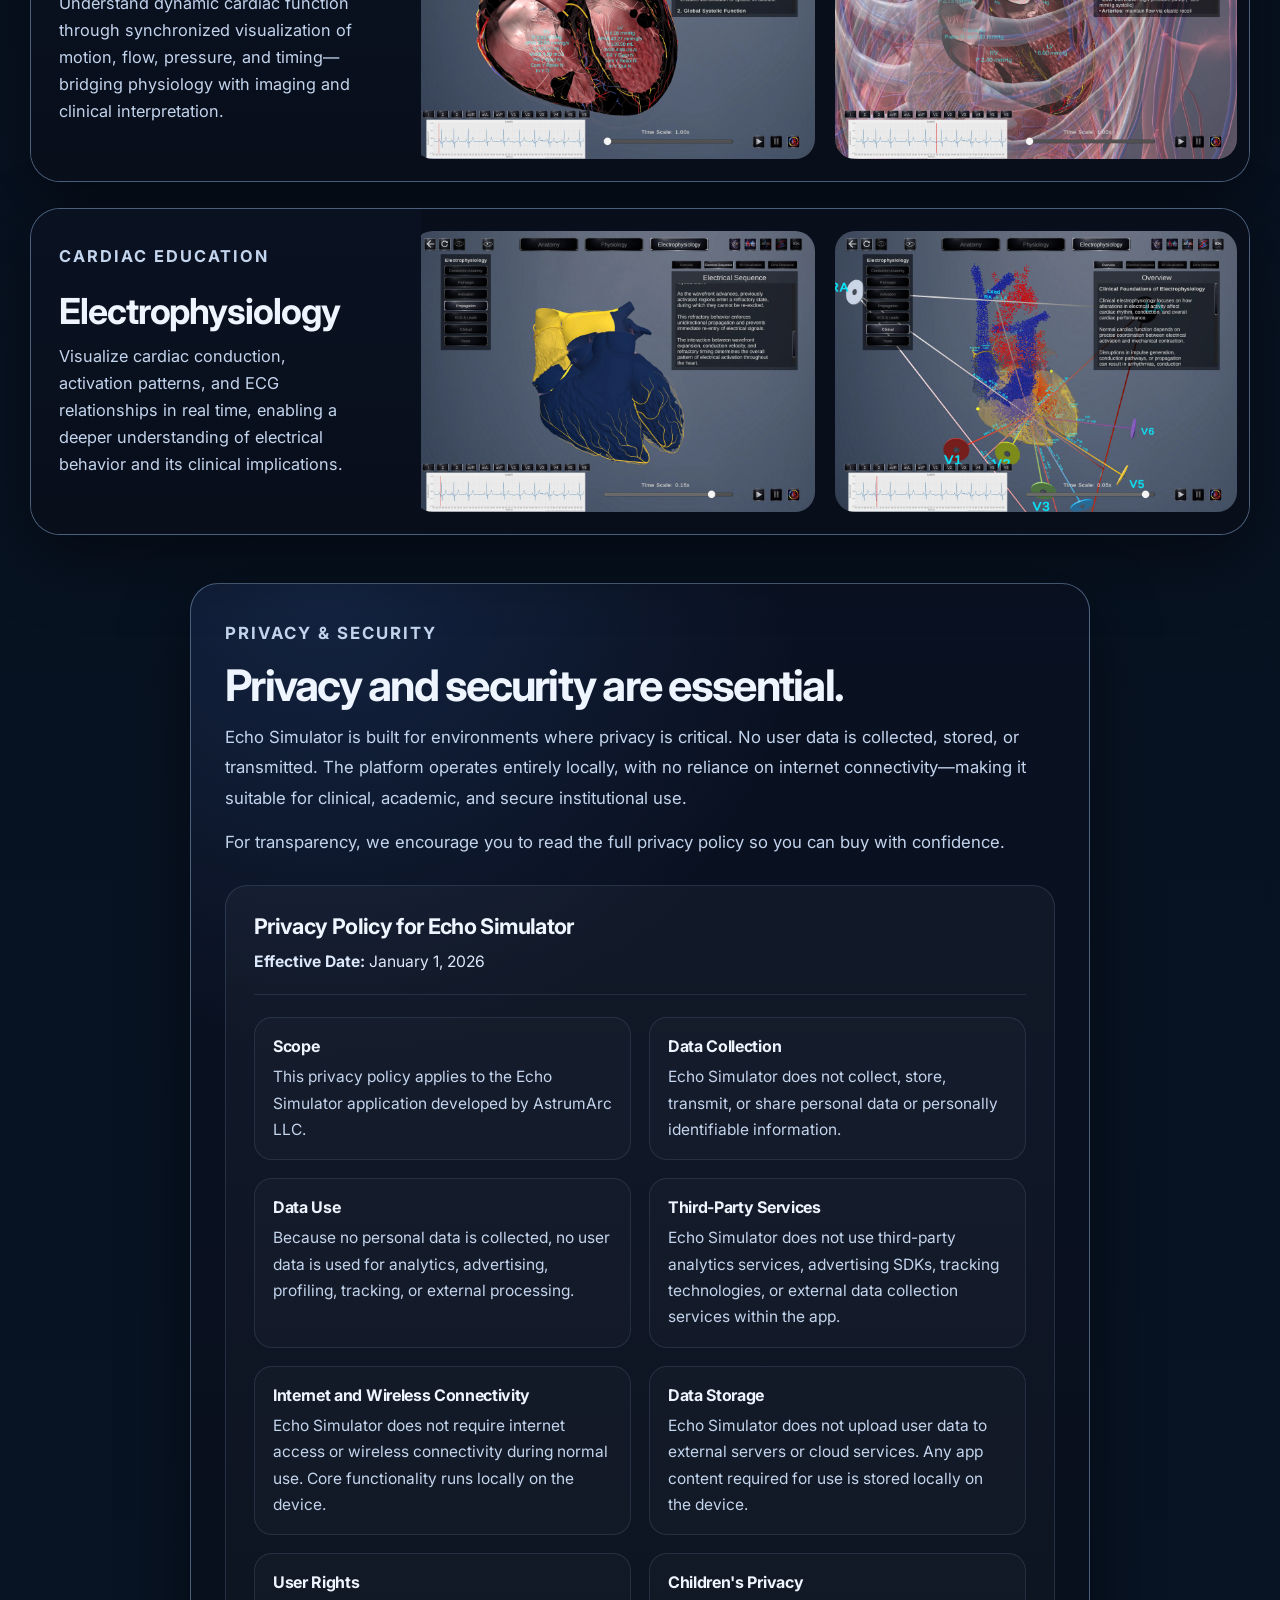
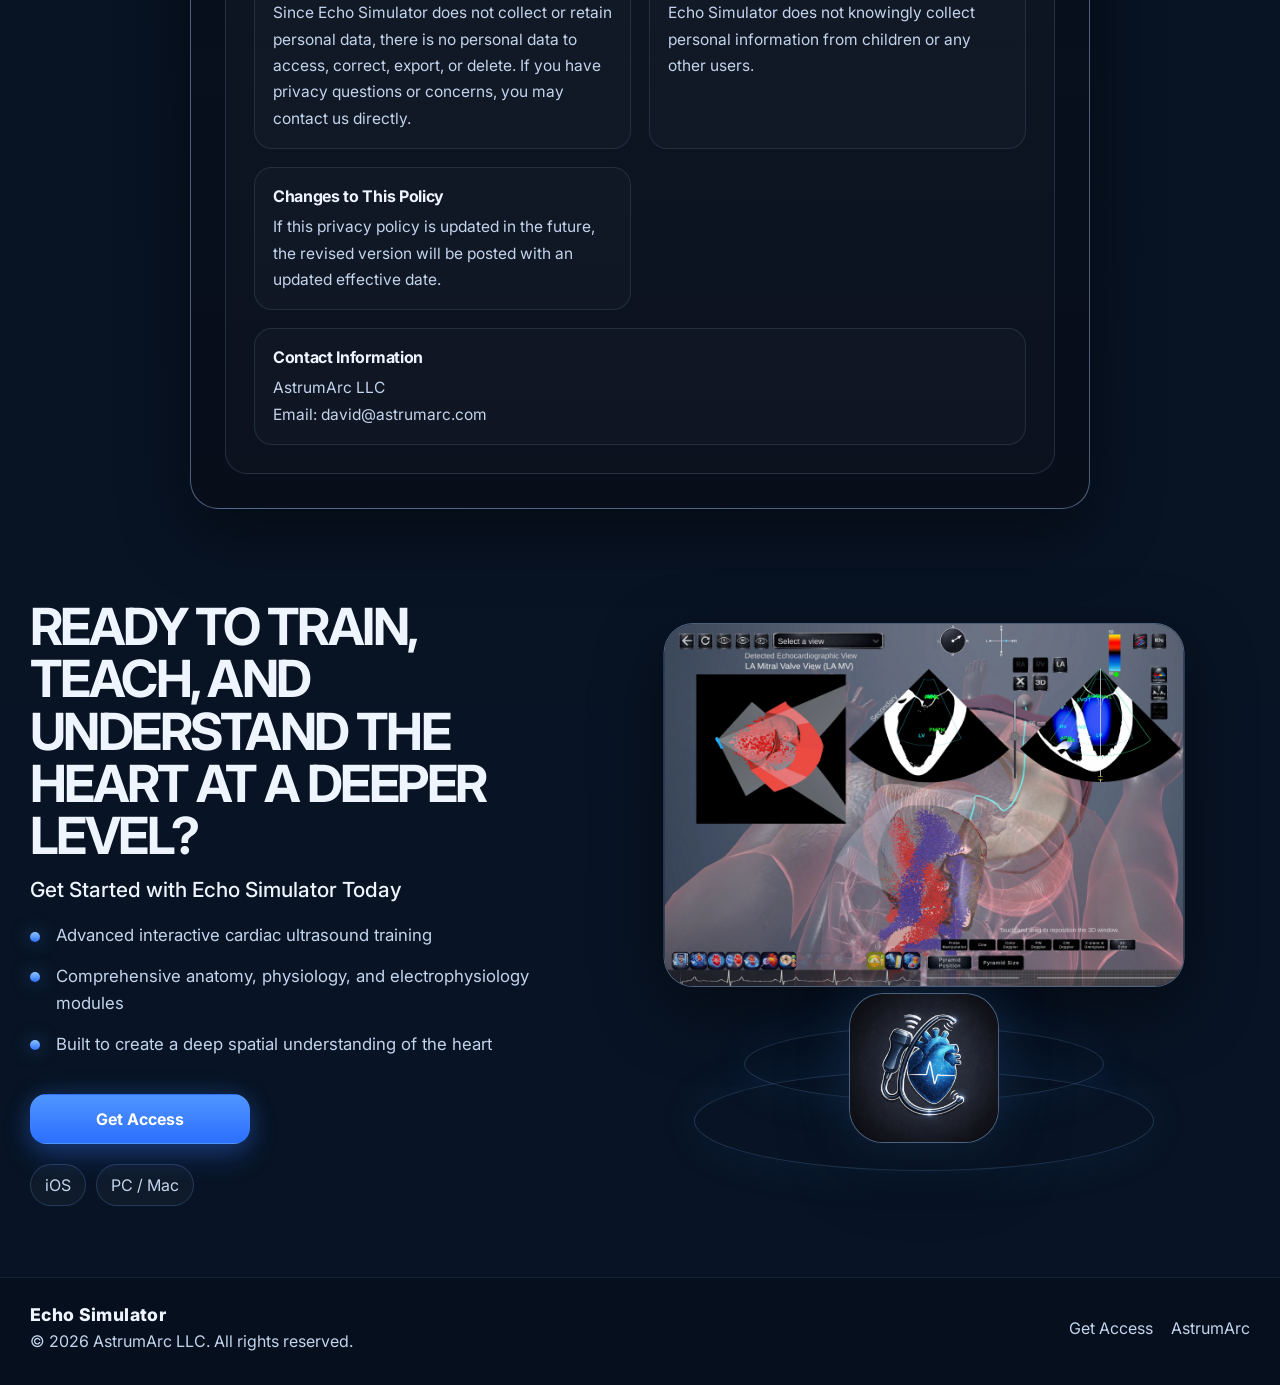
==== commit 5fa30b15: "Added doppler images" ====
--- a/index.html
+++ b/index.html
@@ -175,7 +175,7 @@
 
             <div class="feature-band-media">
               <div class="feature-band-img-wrap">
-              <img class="feature-band-img" src="assets/TTE2.webp" alt="TTE view 1" />
+              <img class="feature-band-img" src="assets/TTE3.webp" alt="TTE view 1" />
               </div>
               <div class="feature-band-img-wrap">
               <img class="feature-band-img" src="assets/TTE.webp" alt="TTE view 2" />
@@ -196,7 +196,7 @@
 
             <div class="feature-band-media">
               <div class="feature-band-img-wrap">
-              <img class="feature-band-img" src="assets/TEE2.webp" alt="TEE view 1" />
+              <img class="feature-band-img" src="assets/TEE3.webp" alt="TEE view 1" />
               </div>
               <div class="feature-band-img-wrap">
               <img class="feature-band-img" src="assets/TEE.webp" alt="TEE view 2" />
@@ -217,7 +217,7 @@
 
             <div class="feature-band-media">
               <div class="feature-band-img-wrap">
-              <img class="feature-band-img" src="assets/ICE2.webp" alt="ICE view 1" />
+              <img class="feature-band-img" src="assets/ICE3.webp" alt="ICE view 1" />
               </div>
               <div class="feature-band-img-wrap">
               <img class="feature-band-img" src="assets/ICE.webp" alt="ICE view 2" />
--- a/styles.css
+++ b/styles.css
@@ -14,8 +14,11 @@
   --container:1220px;
 }
 
+
+
 *{box-sizing:border-box}
-html{scroll-behavior:smooth}
+html{scroll-behavior:smooth;
+  background:#030812;}
 body{
   margin:0;
   font-family:Inter,system-ui,sans-serif;
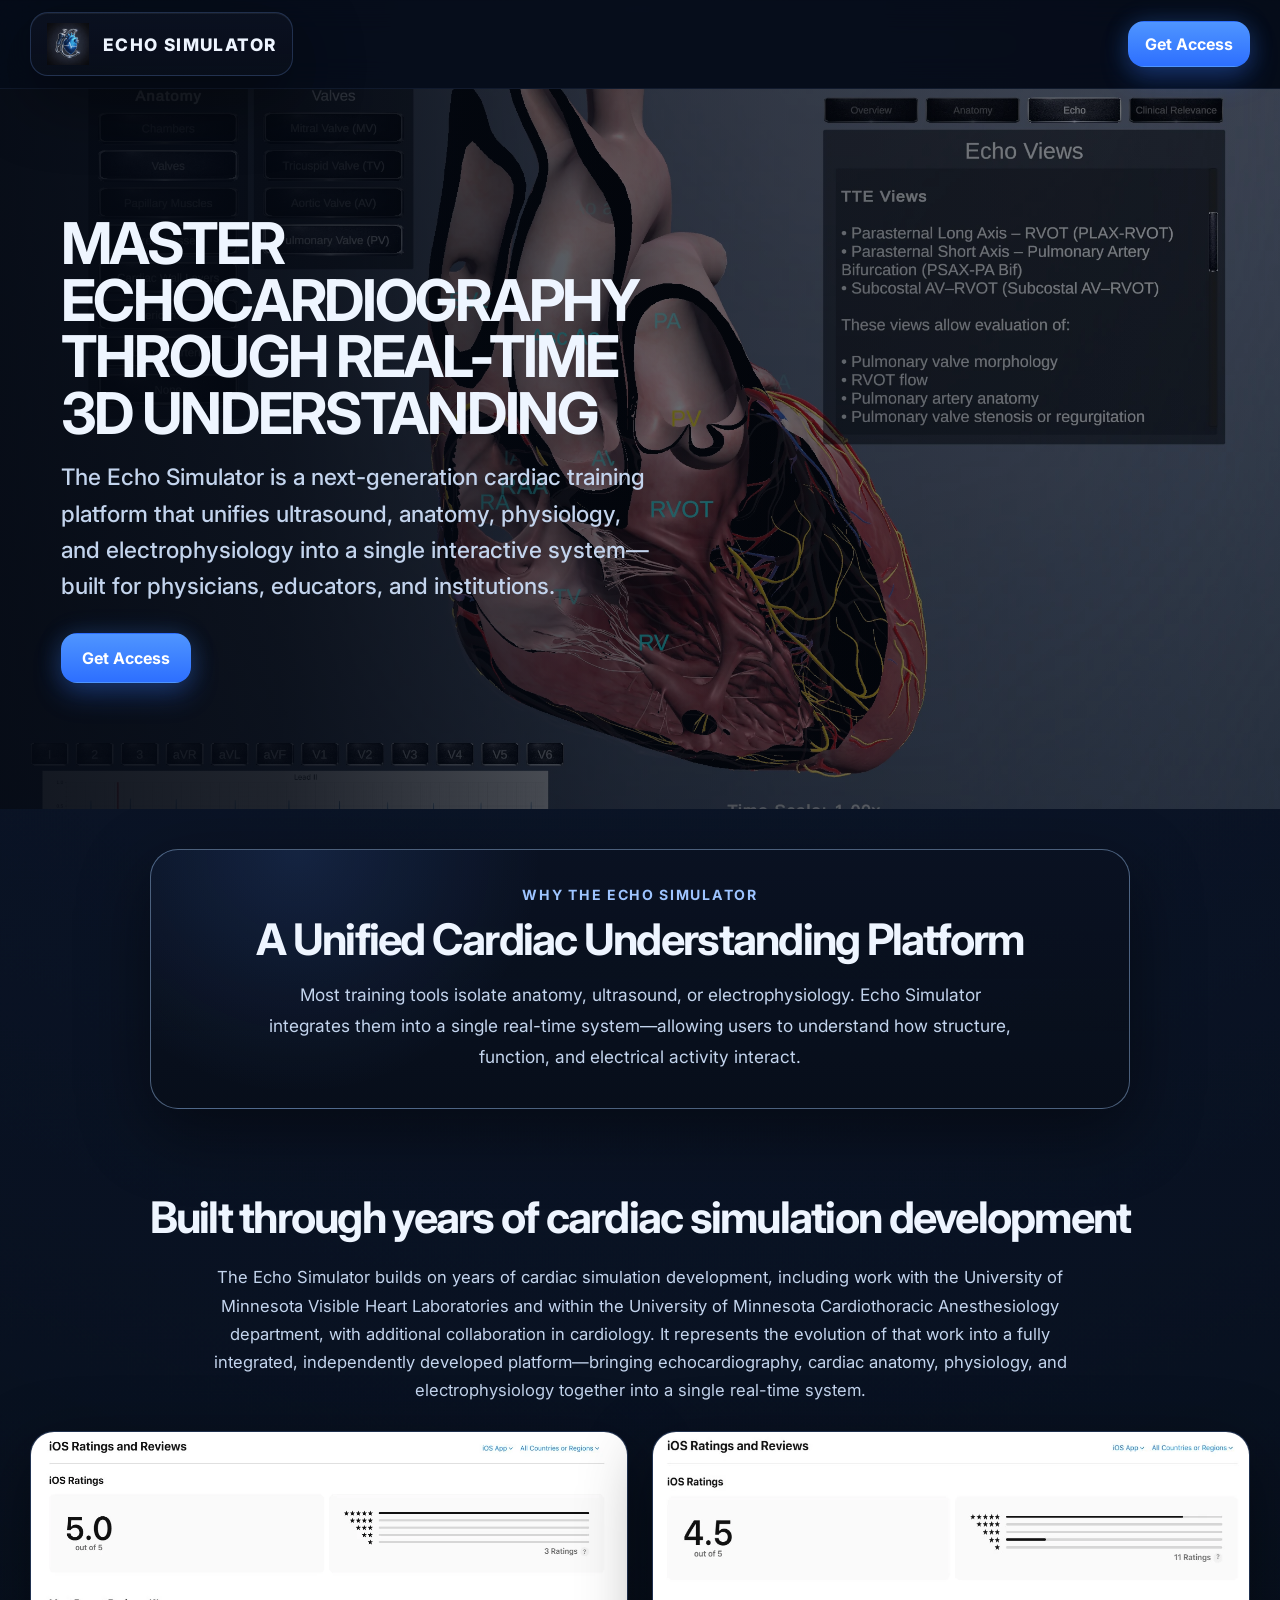
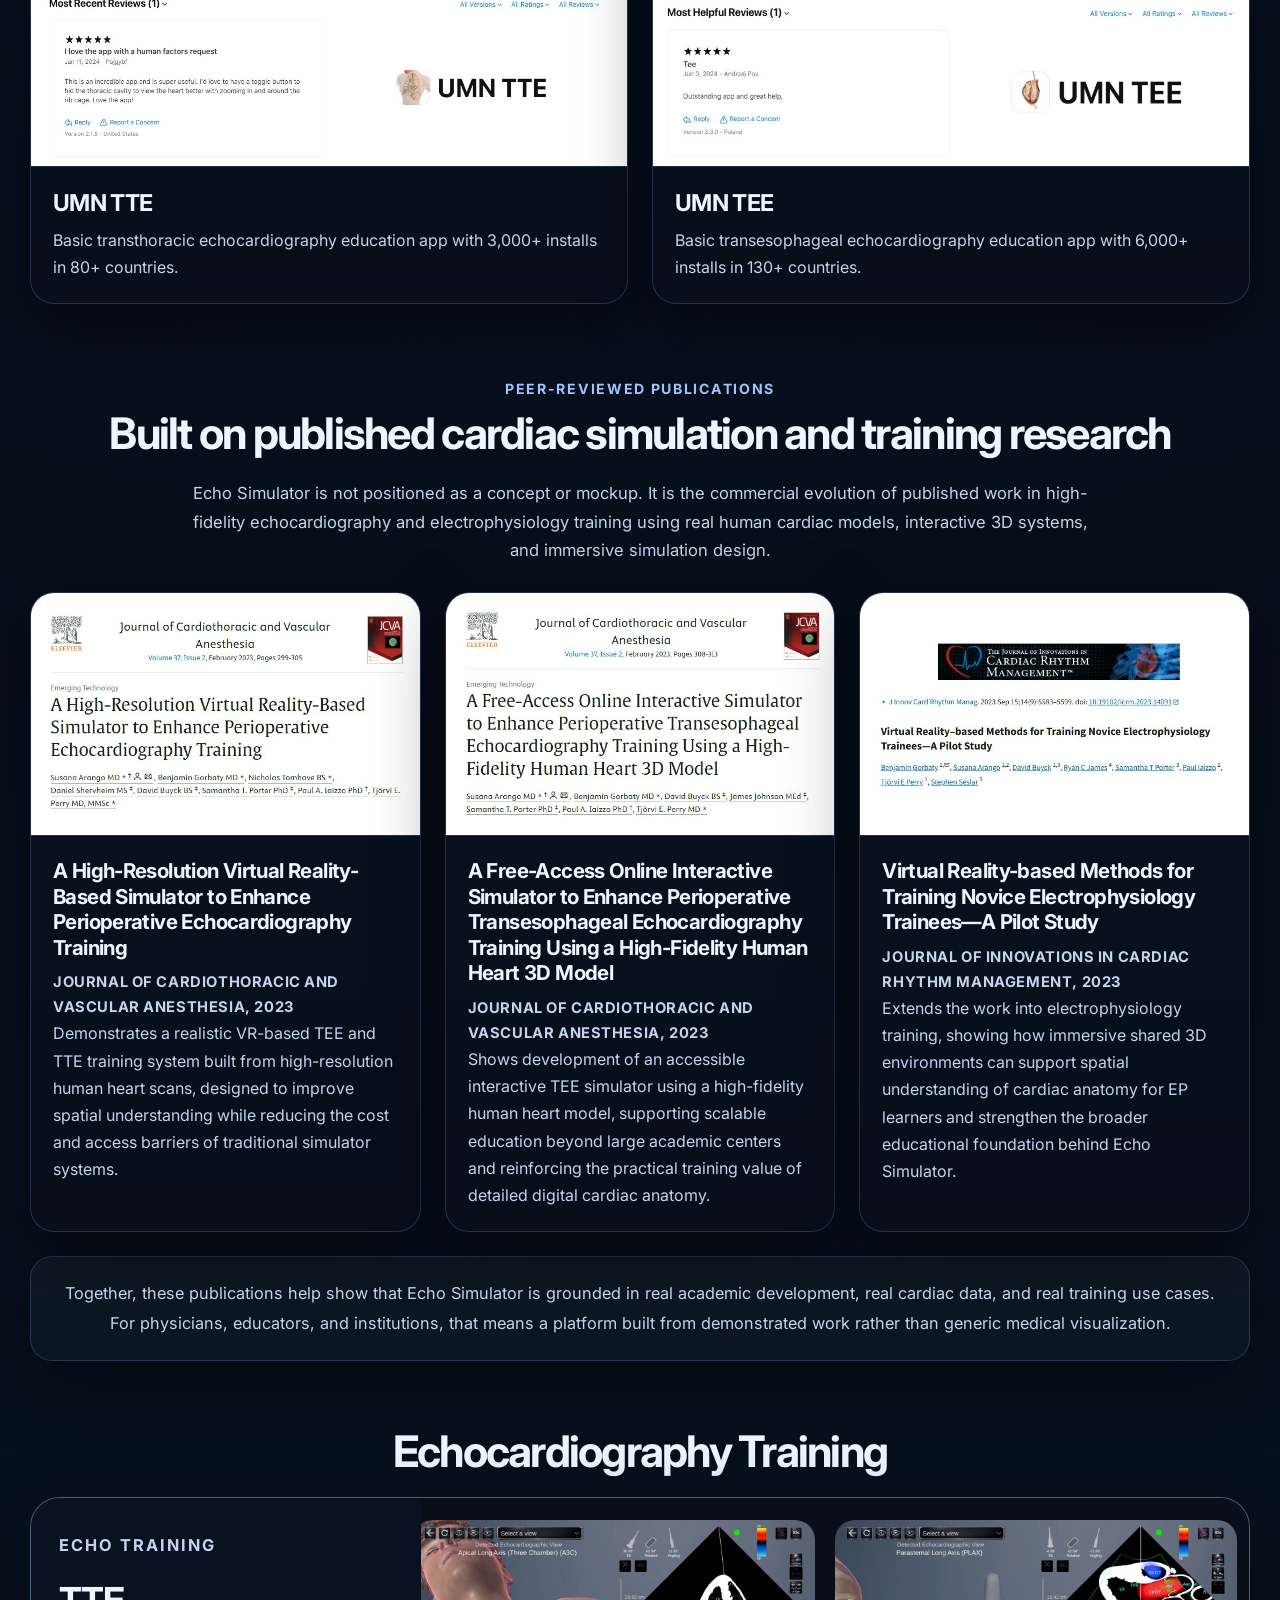
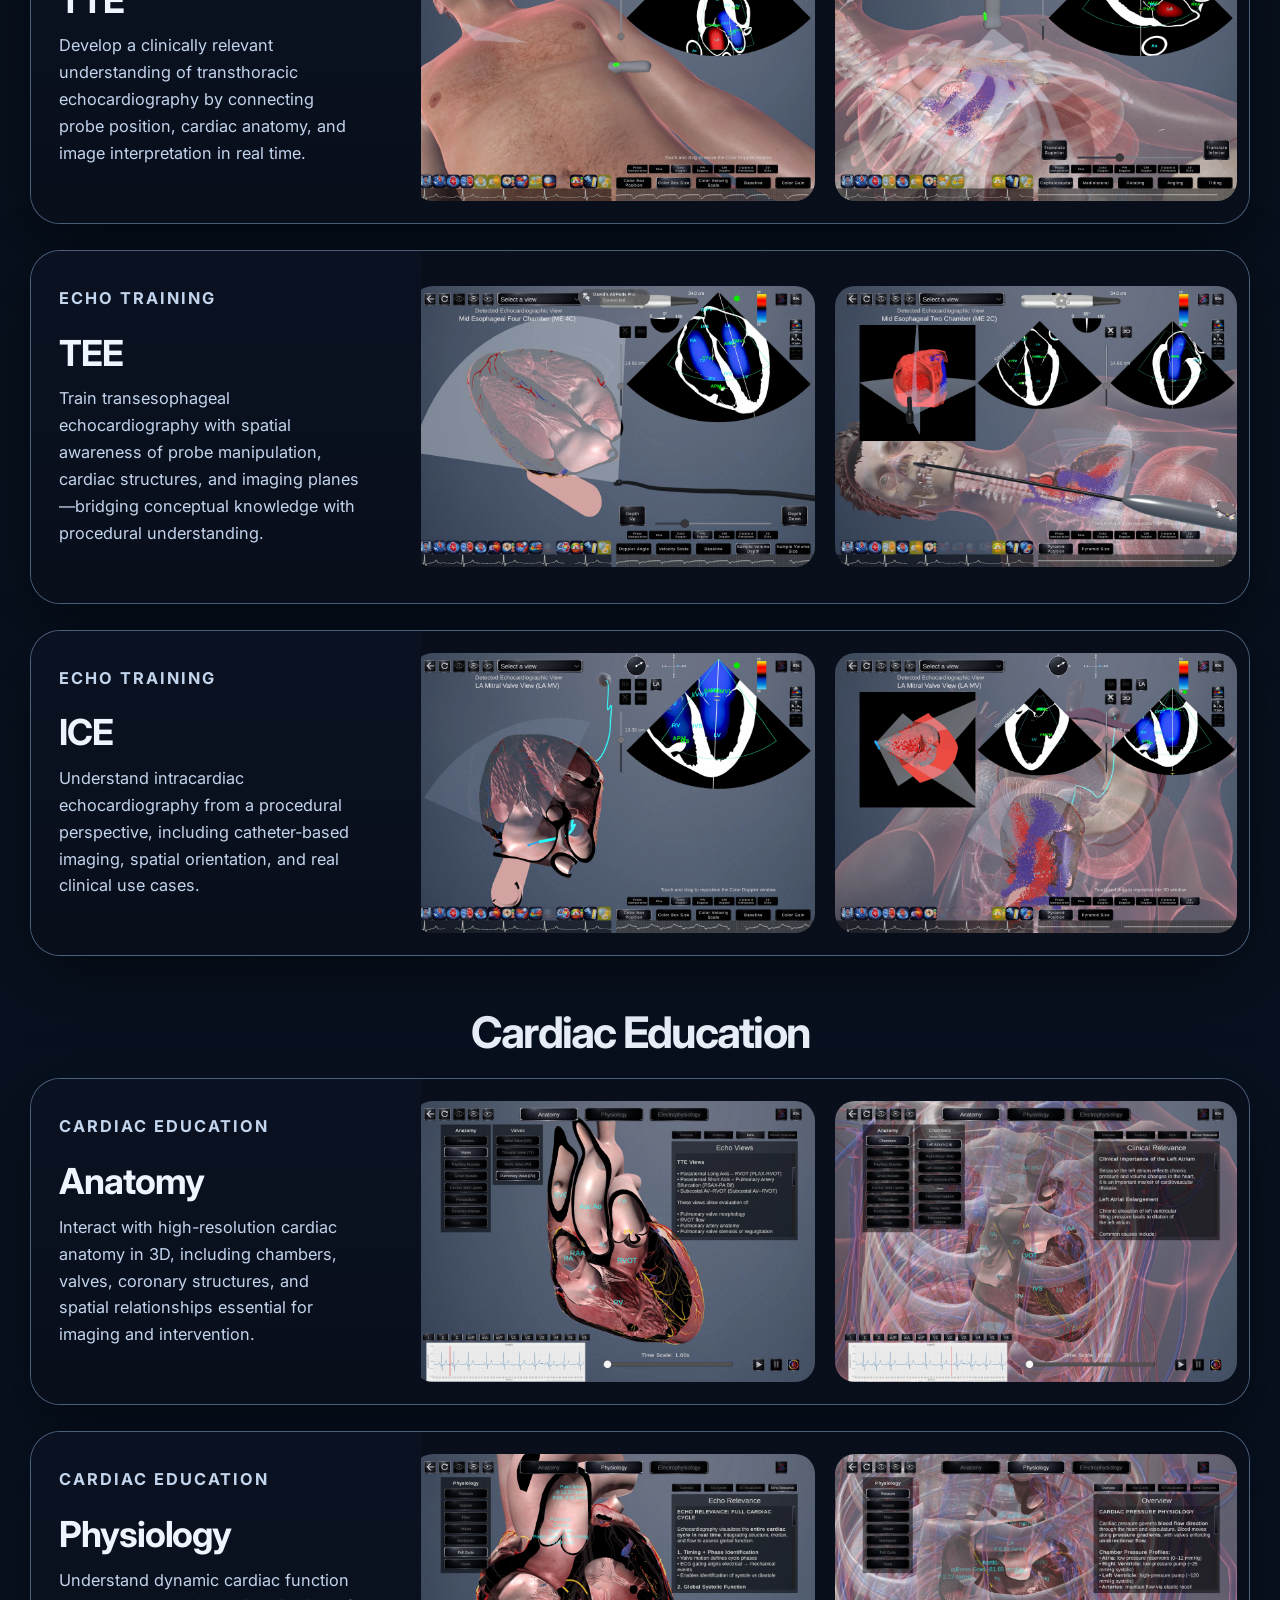
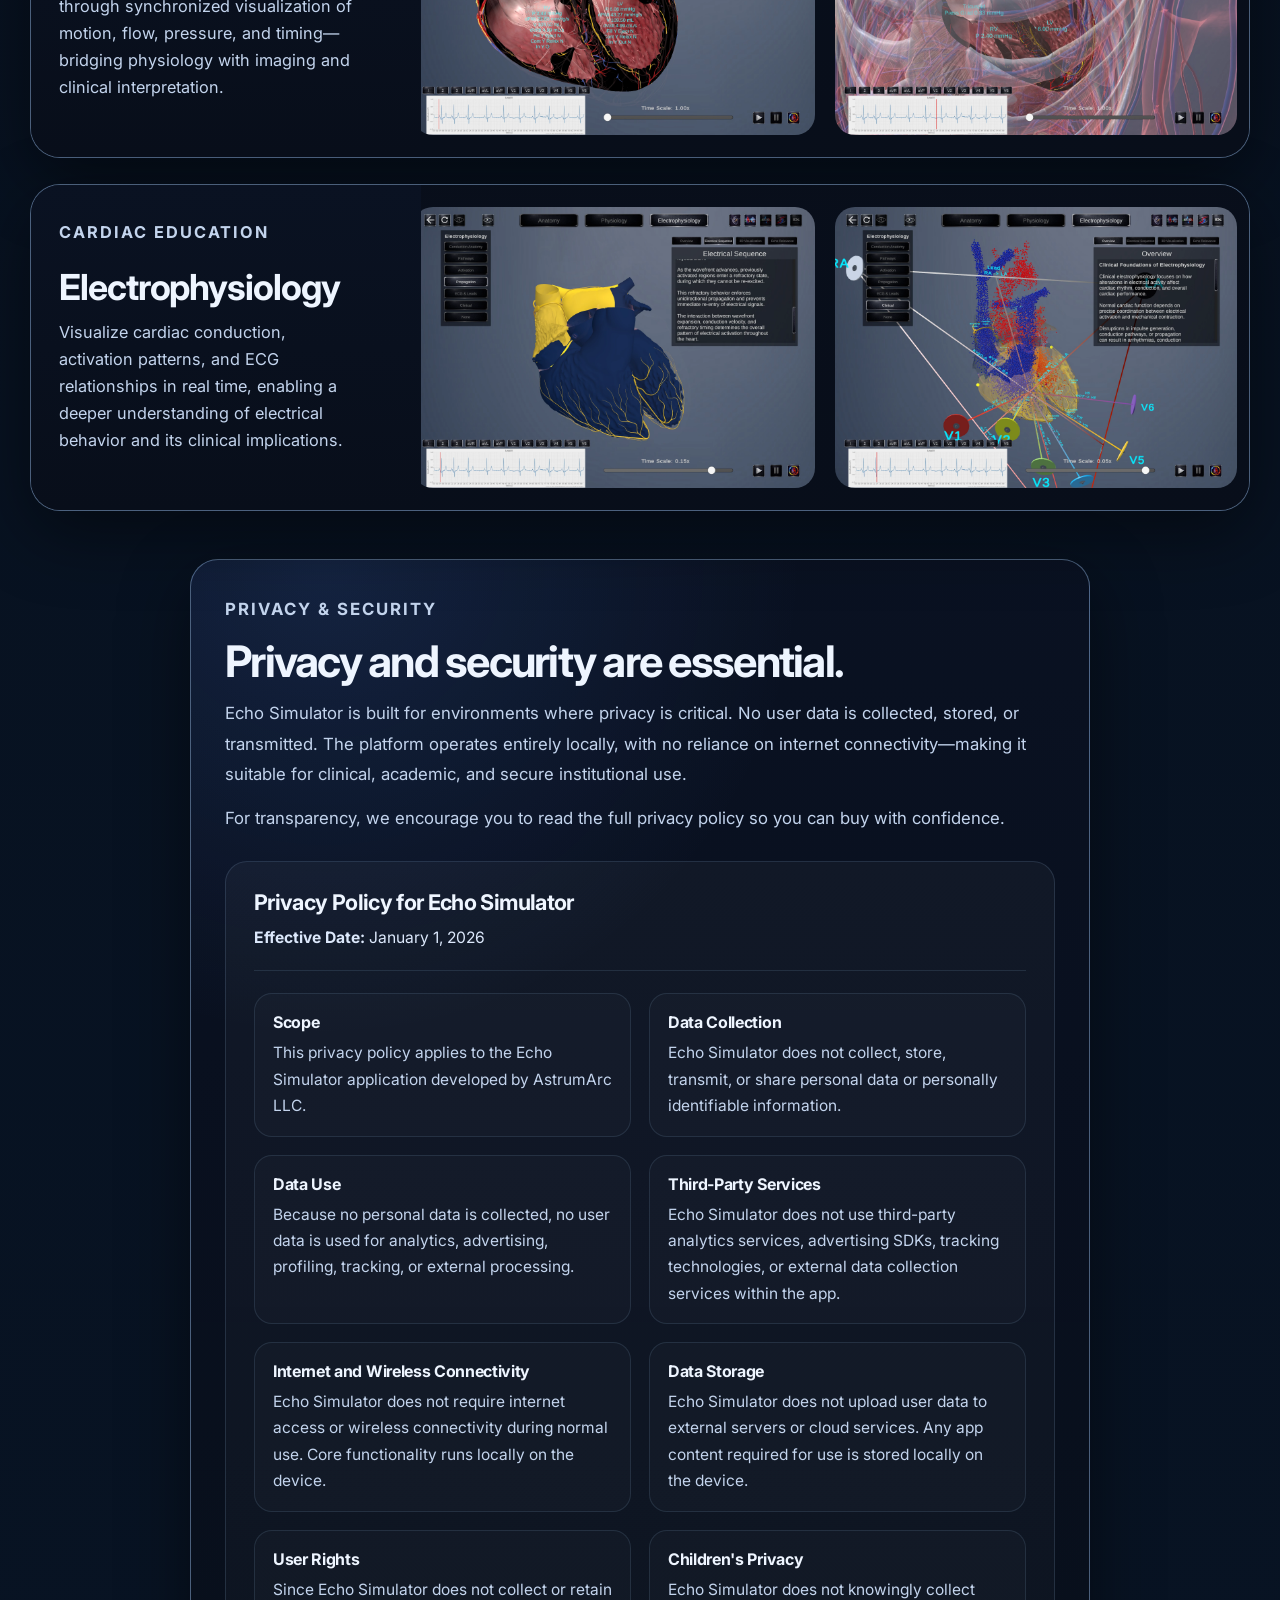
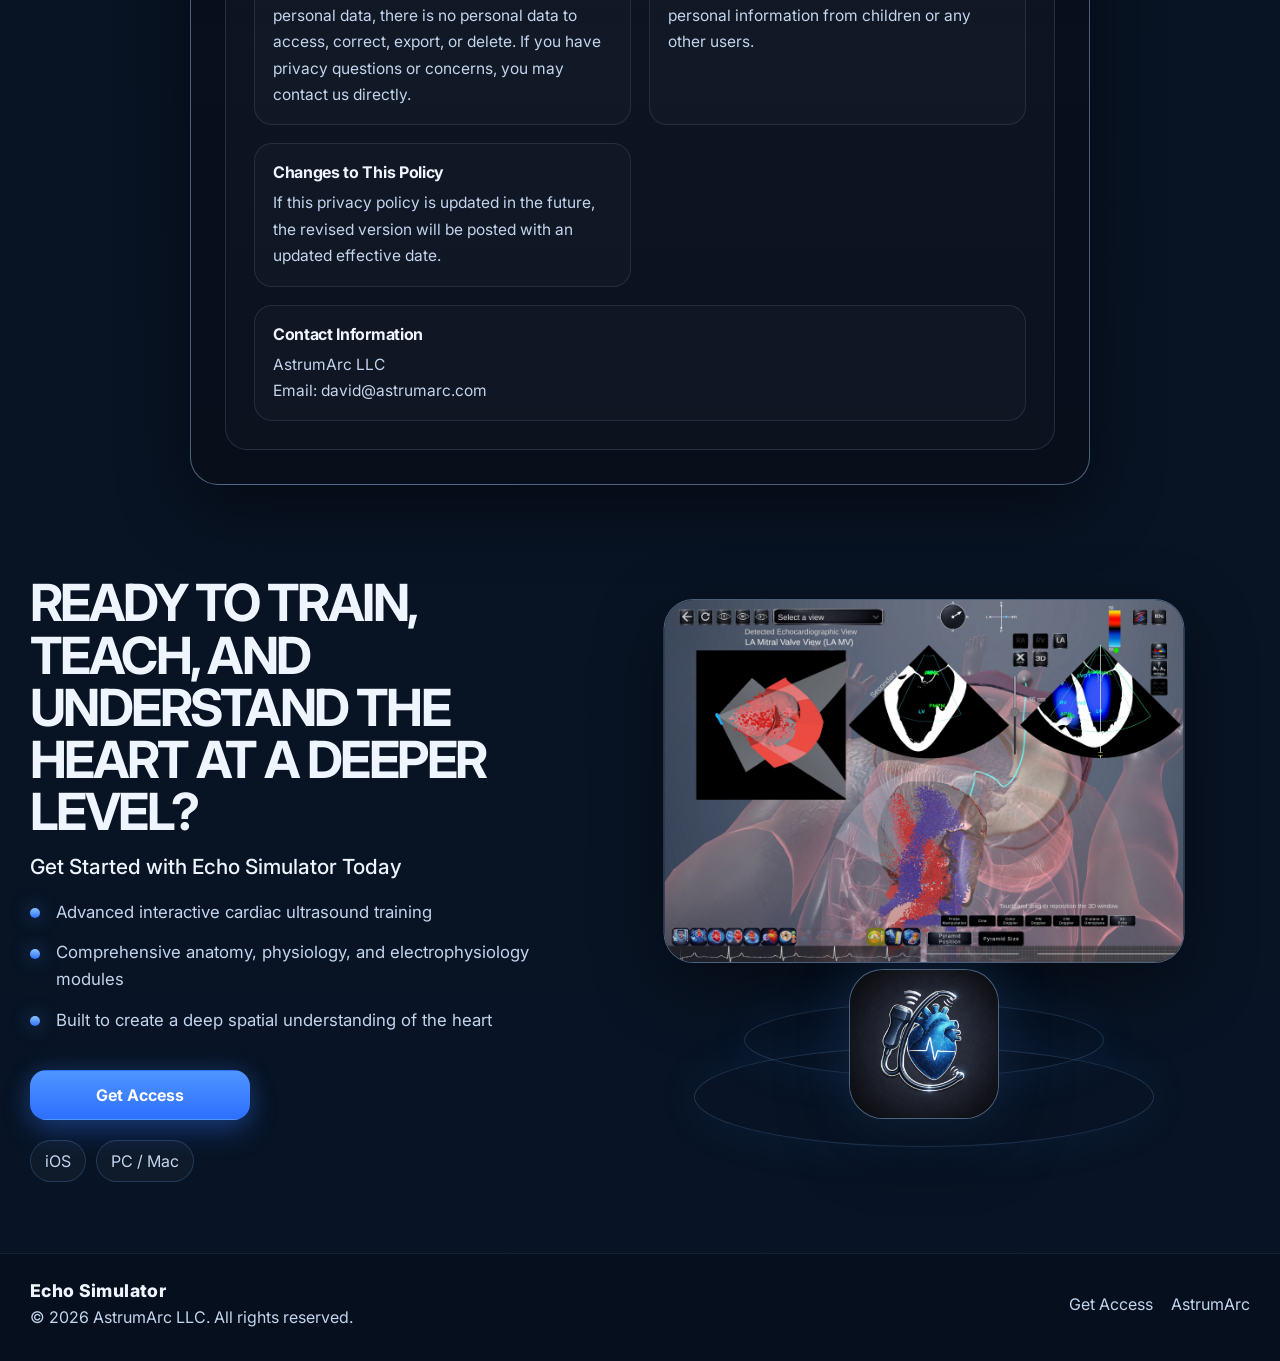
==== commit 0973673b: "Transparent history" ====
--- a/index.html
+++ b/index.html
@@ -73,10 +73,12 @@
 
     <section class="proof section">
       <div class="container">
-        <h2 class="section-title">Built through cardiac simulation development at the University of Minnesota</h2>
-        <p class="section-lead wide">
-          Developed through work with the University of Minnesota Visible Heart Laboratories and as an employee within the University of Minnesota Cardiothoracic Anesthesiology department, with additional collaboration in cardiology. Echo Simulator reflects years of work across echocardiography, cardiac anatomy, physiology, and electrophysiology education.
-        </p>
+        <h2 class="section-title">Built through years of cardiac simulation development</h2>
+          <p class="section-lead wide">
+            The Echo Simulator builds on years of cardiac simulation development, including work with the University of Minnesota Visible Heart Laboratories and within the University of Minnesota Cardiothoracic Anesthesiology department, with additional collaboration in cardiology.
+
+            It represents the evolution of that work into a fully integrated, independently developed platform—bringing echocardiography, cardiac anatomy, physiology, and electrophysiology together into a single real-time system.
+          </p>
 
         <div class="review-grid">
           <article class="review-card">
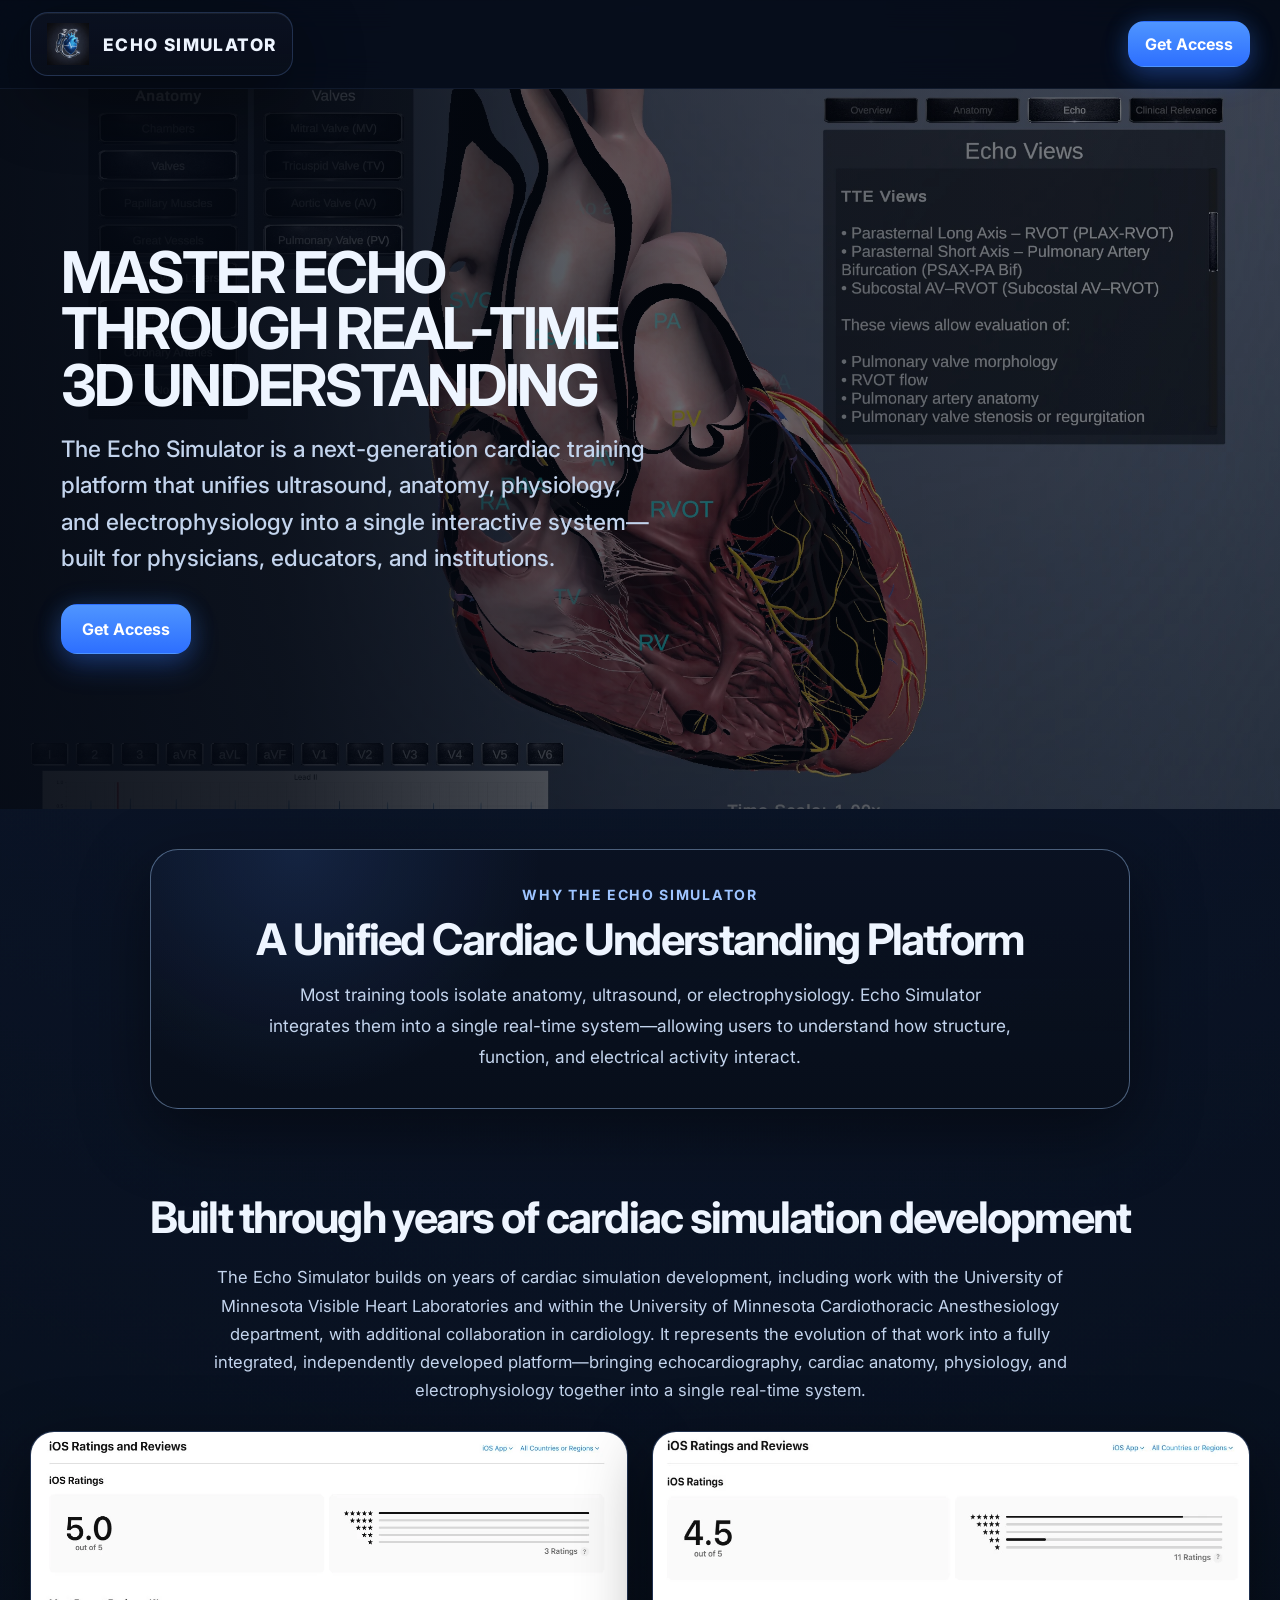
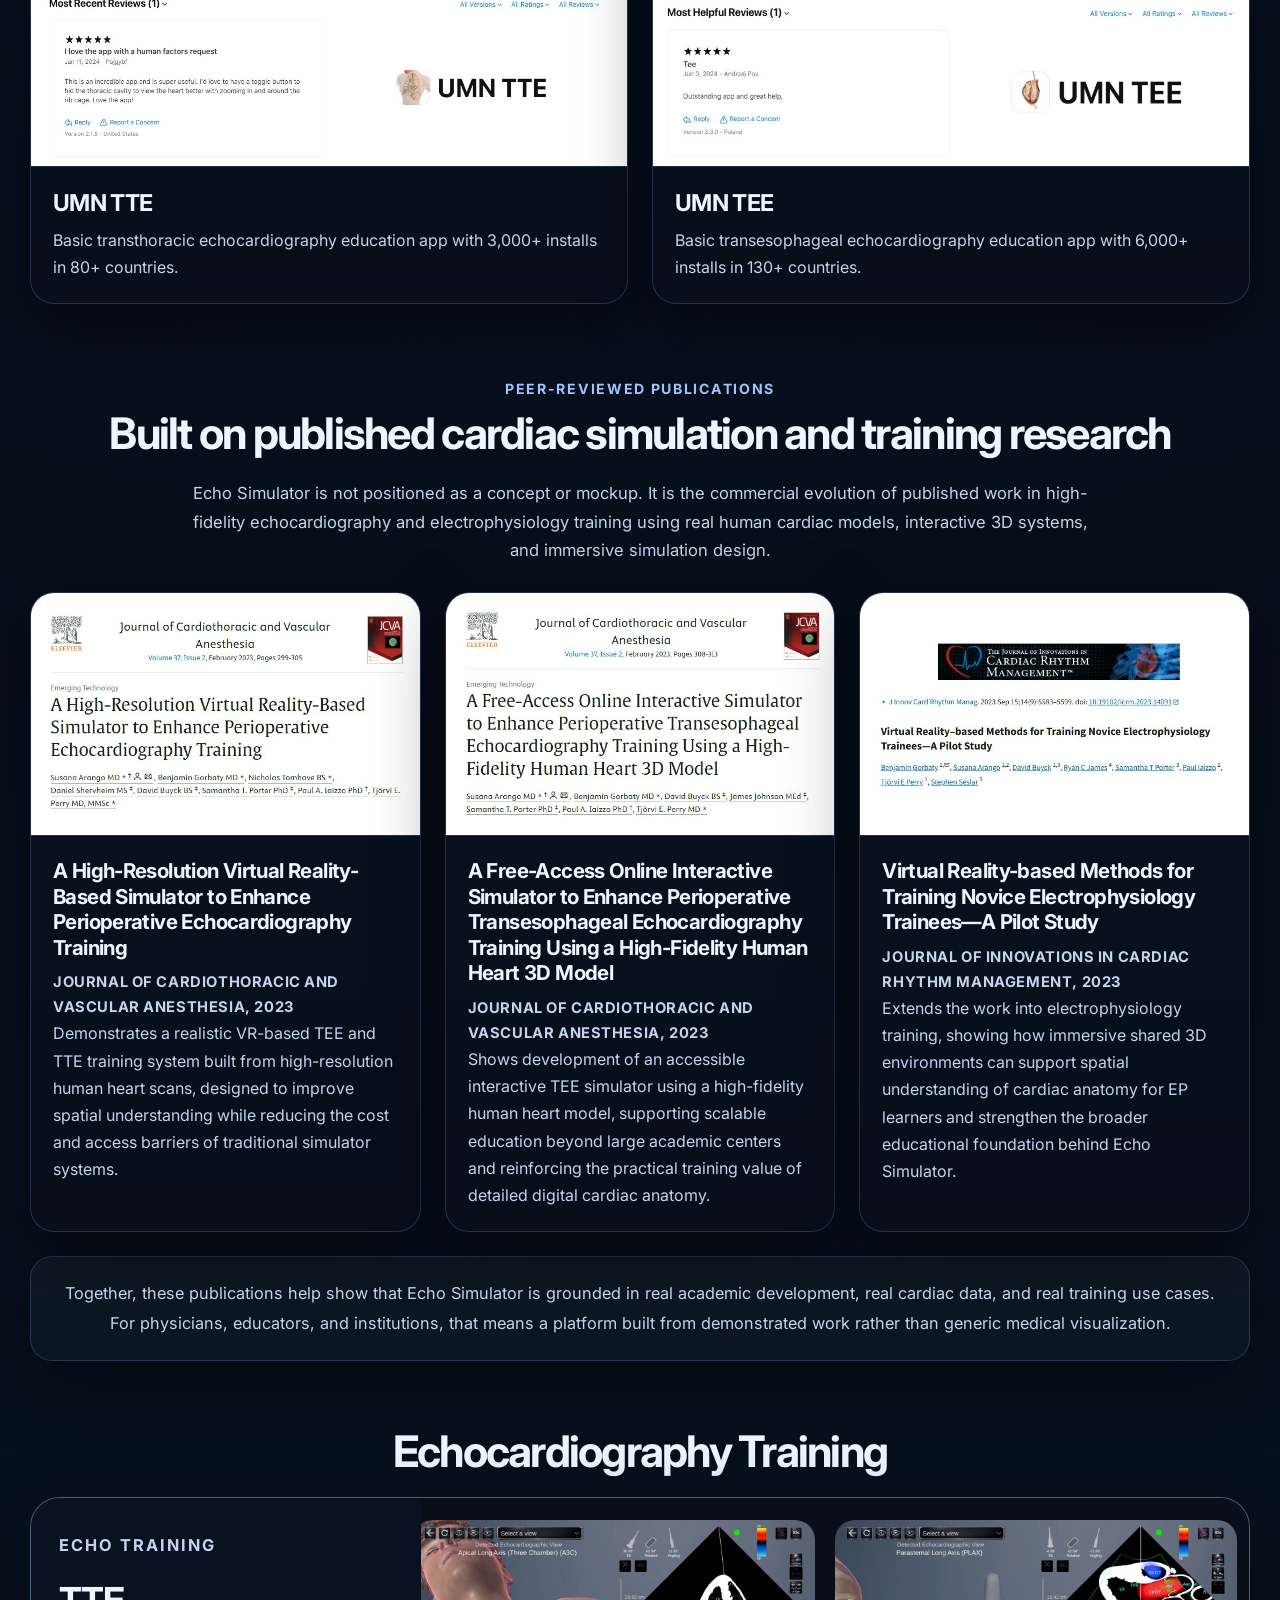
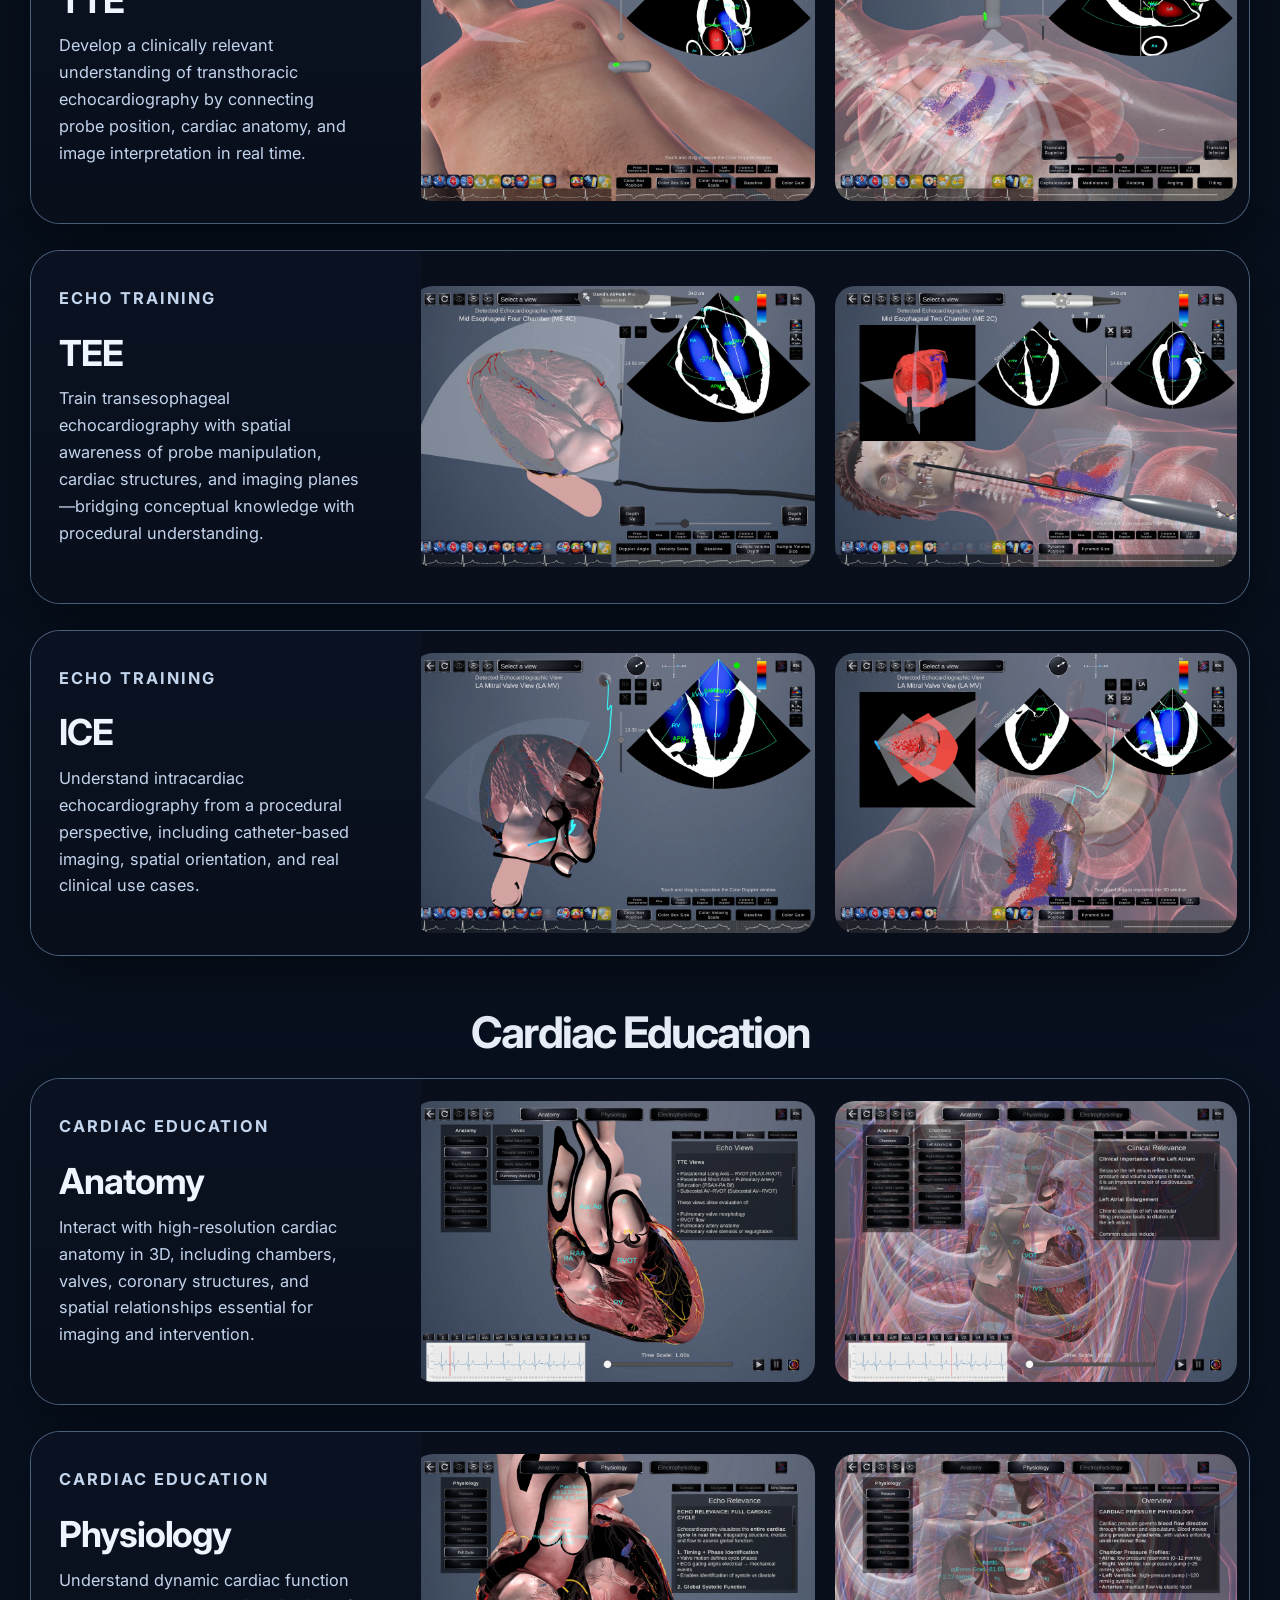
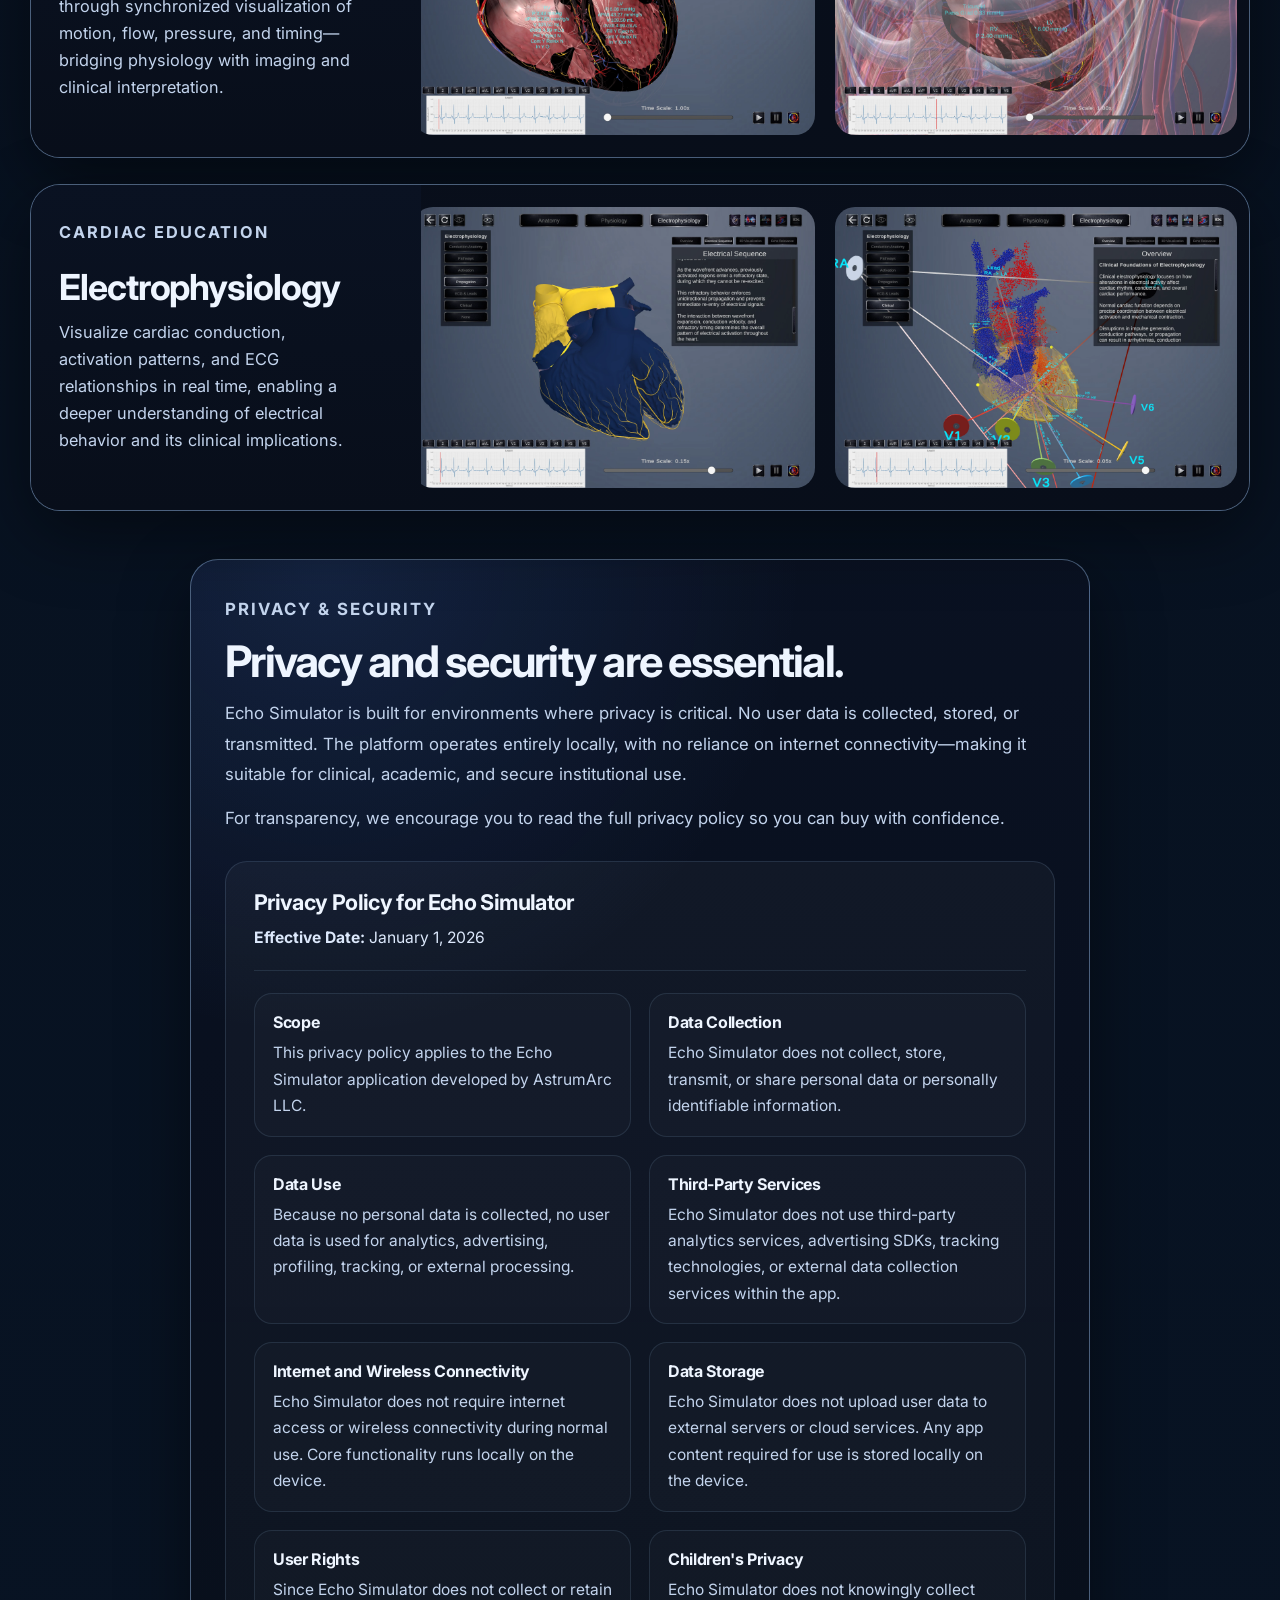
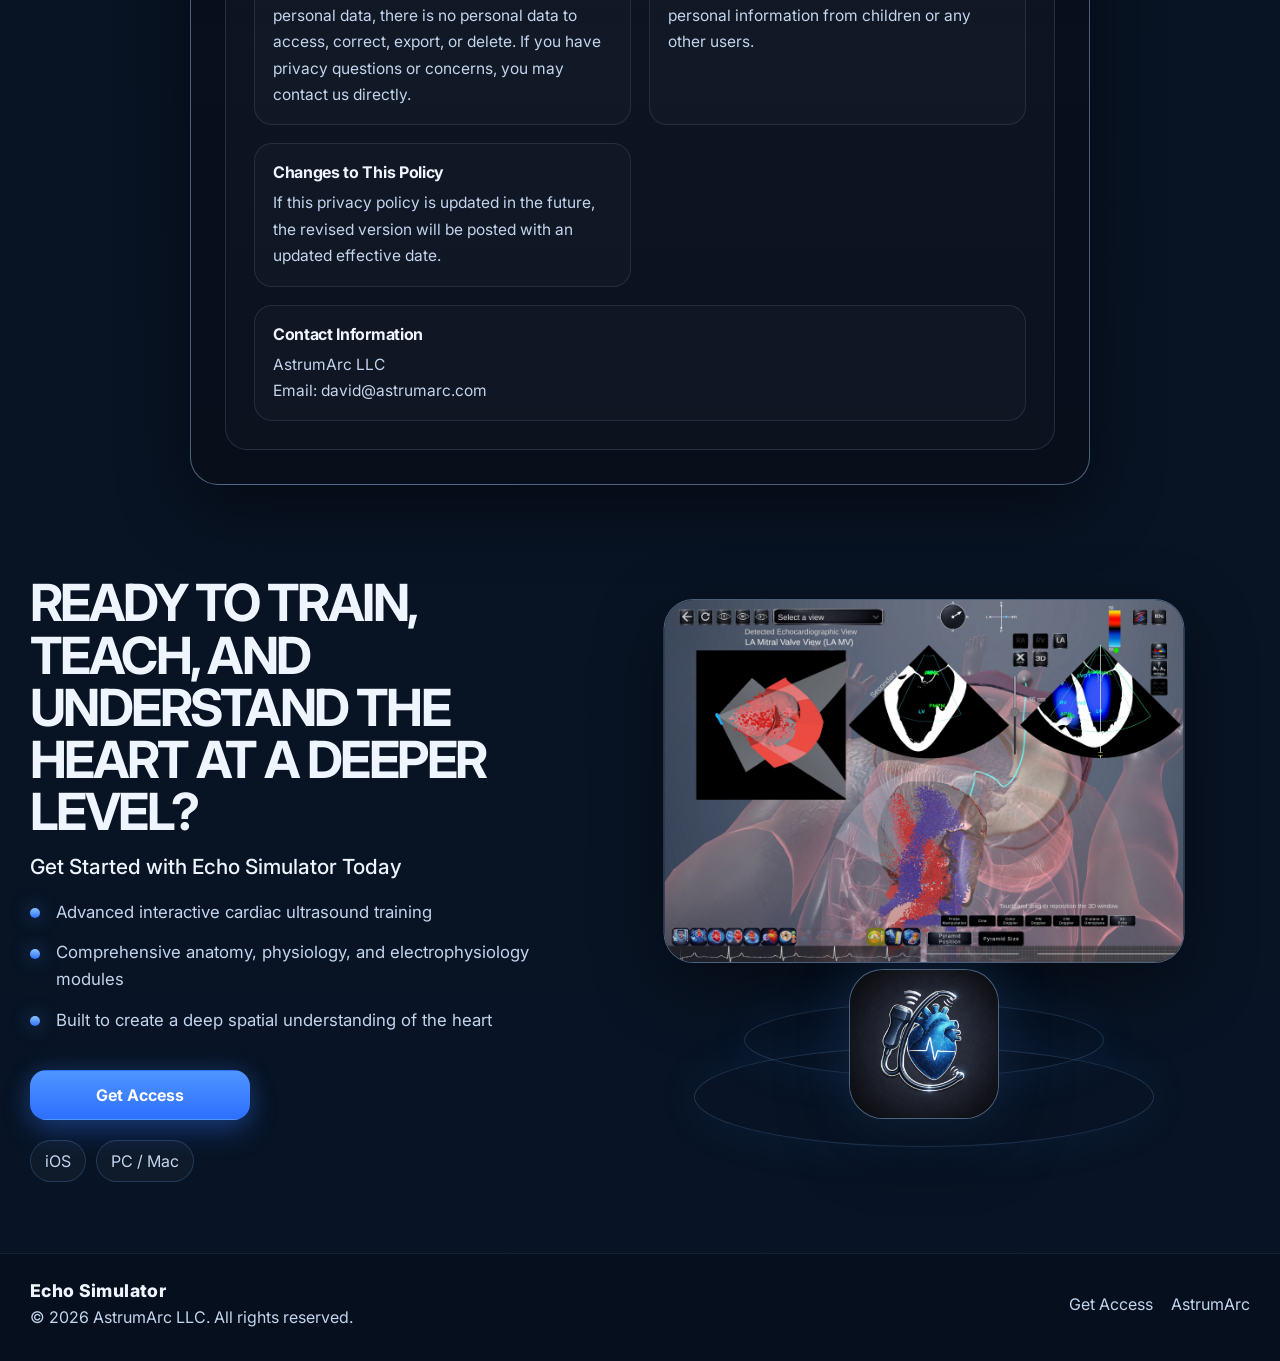
==== commit 38f1d656: "fixed mobile h1 overflow" ====
--- a/index.html
+++ b/index.html
@@ -42,7 +42,7 @@
 
       <div class="container hero-content hero-content-left">
         <div class="hero-copy hero-copy-home">
-          <h1>Master Echocardiography Through Real-Time 3D Understanding</h1>
+          <h1>Master Echo Through Real-Time 3D Understanding</h1>
           <h2>
             The Echo Simulator is a next-generation cardiac training platform that unifies ultrasound, anatomy, physiology, and electrophysiology into a single interactive system—built for physicians, educators, and institutions.
           </h2>      
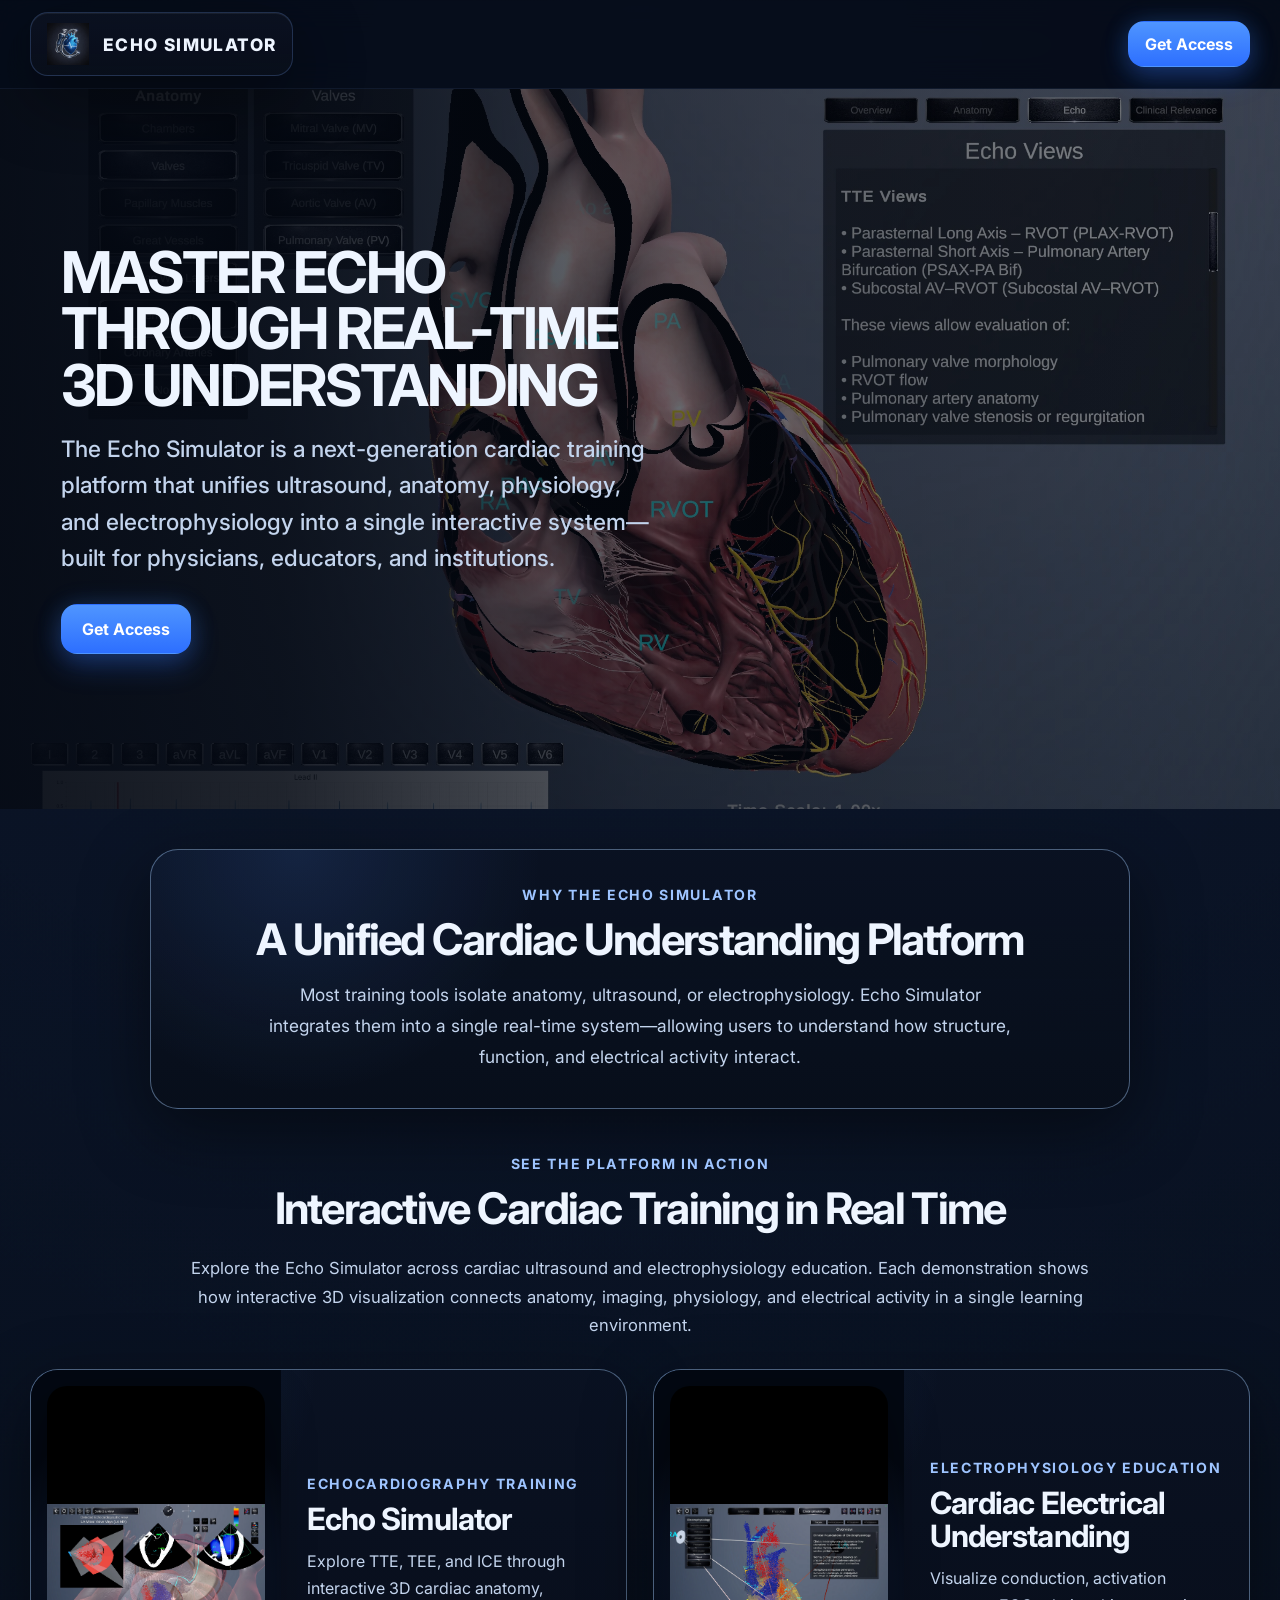
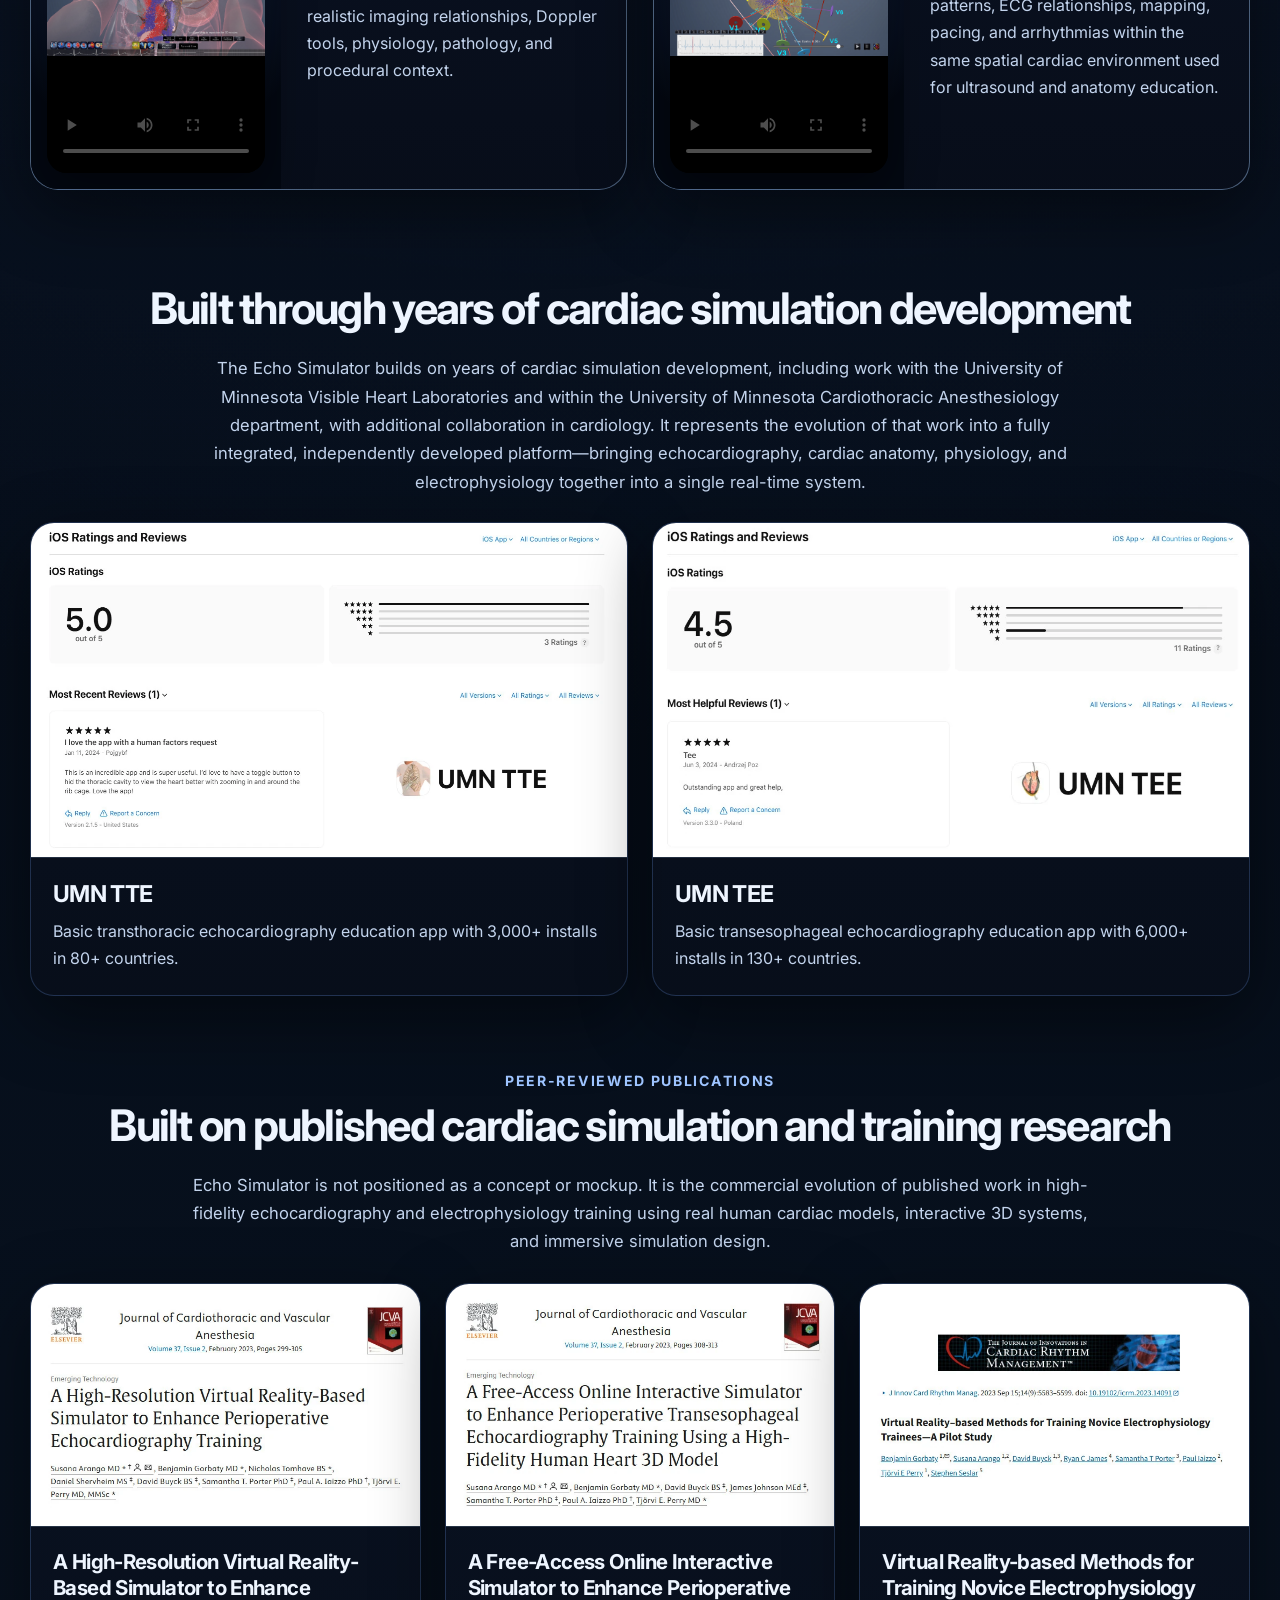
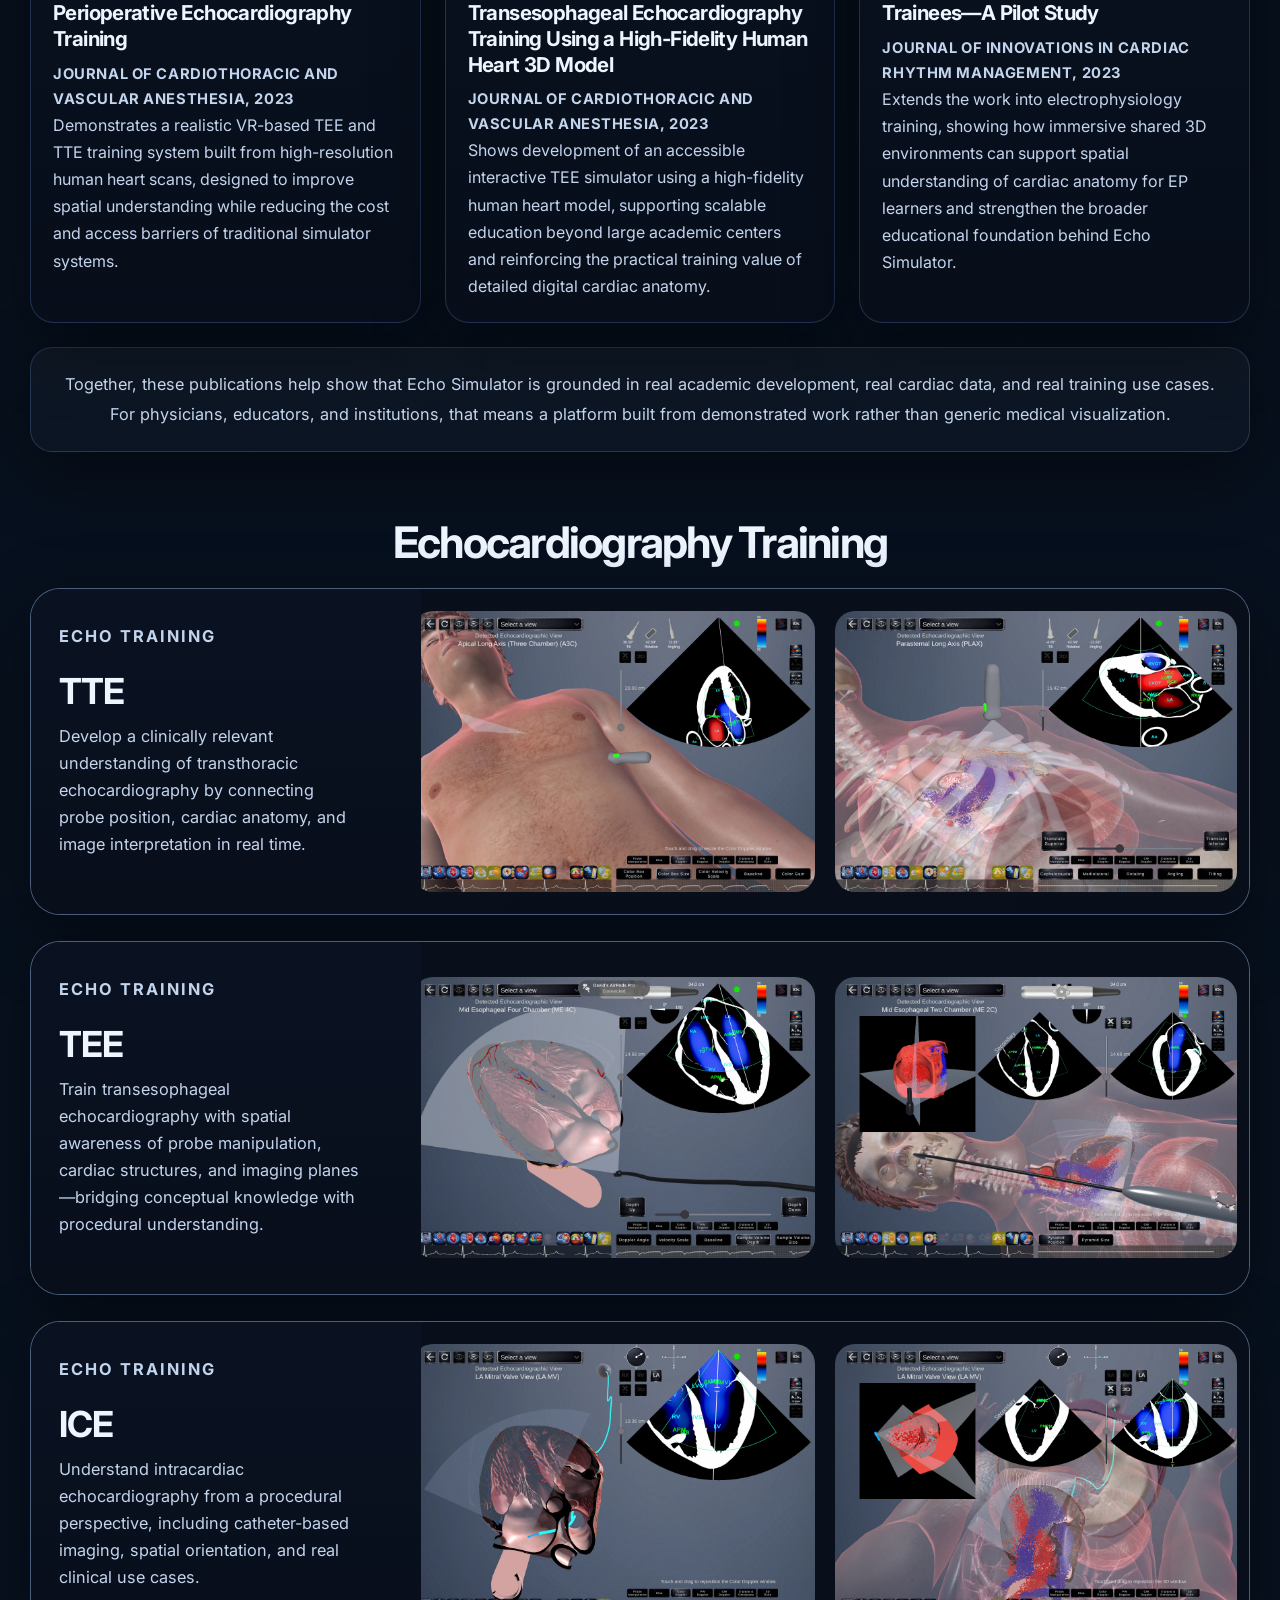
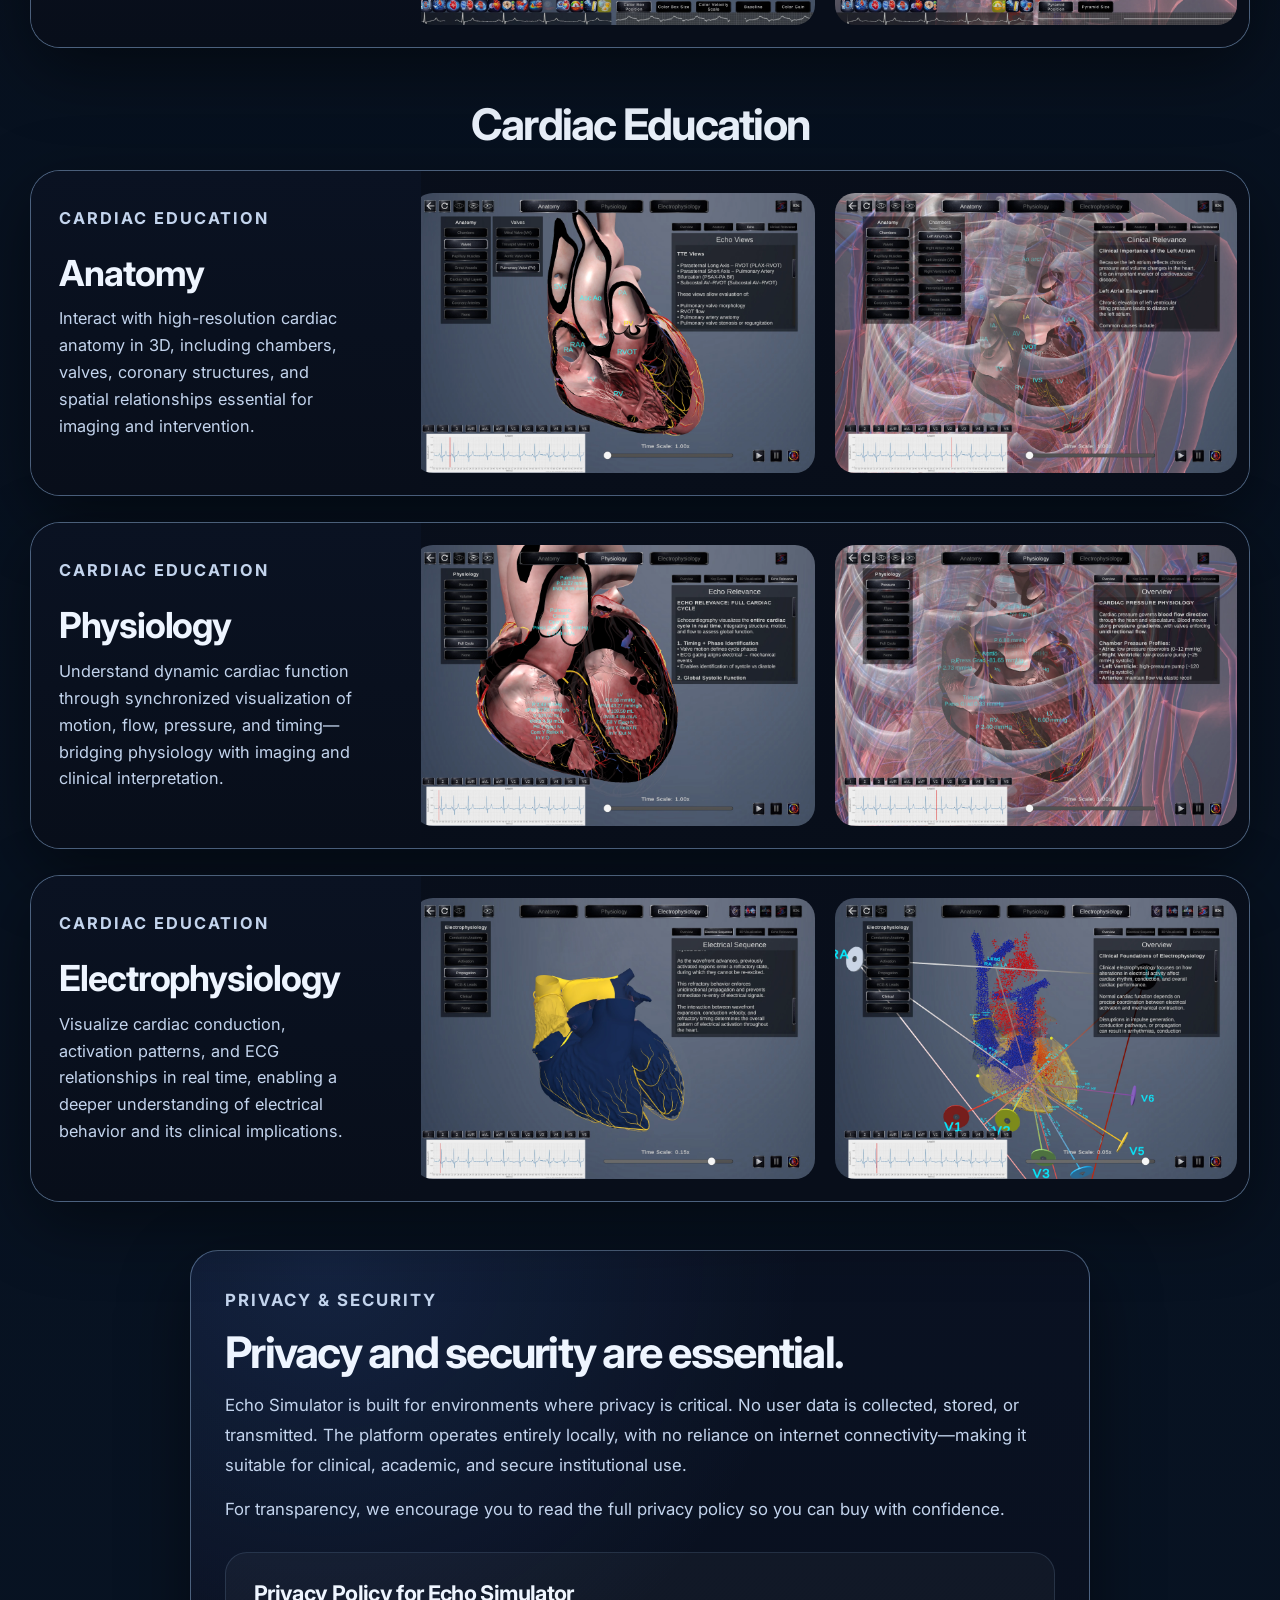
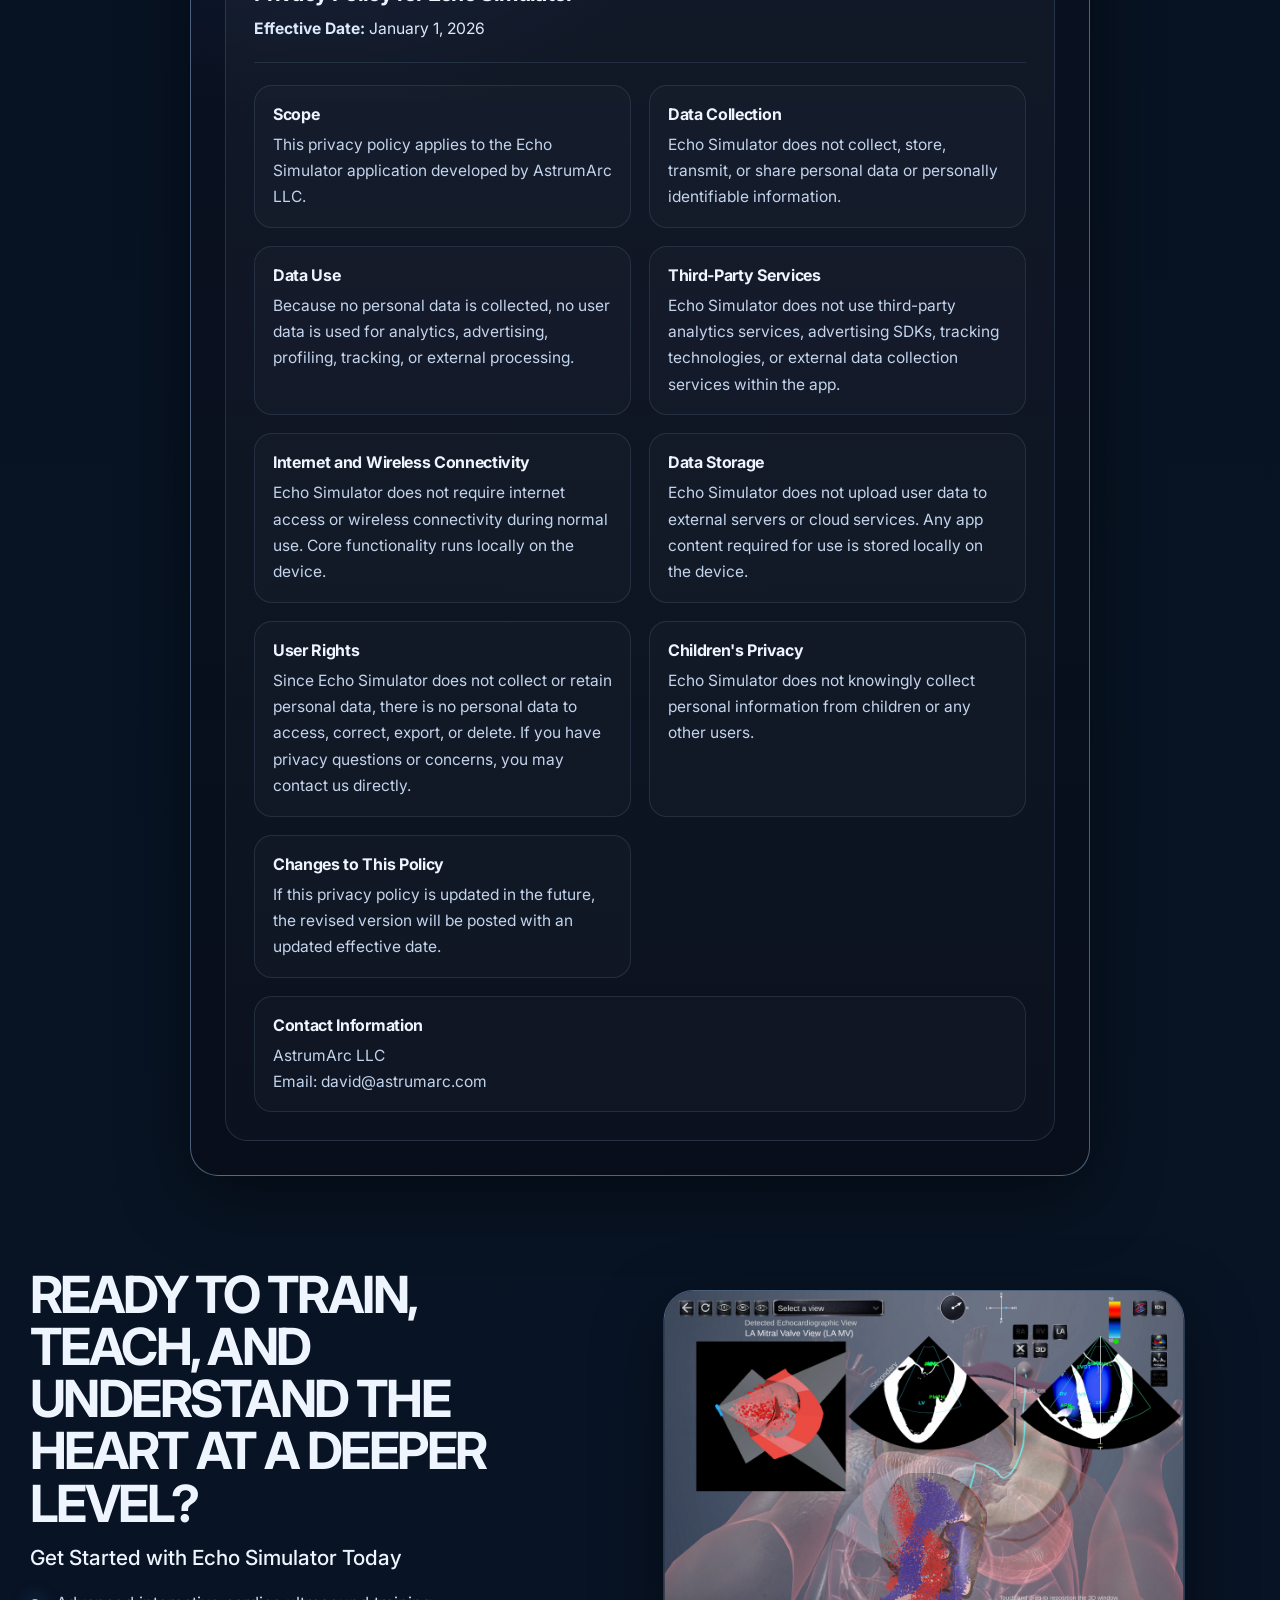
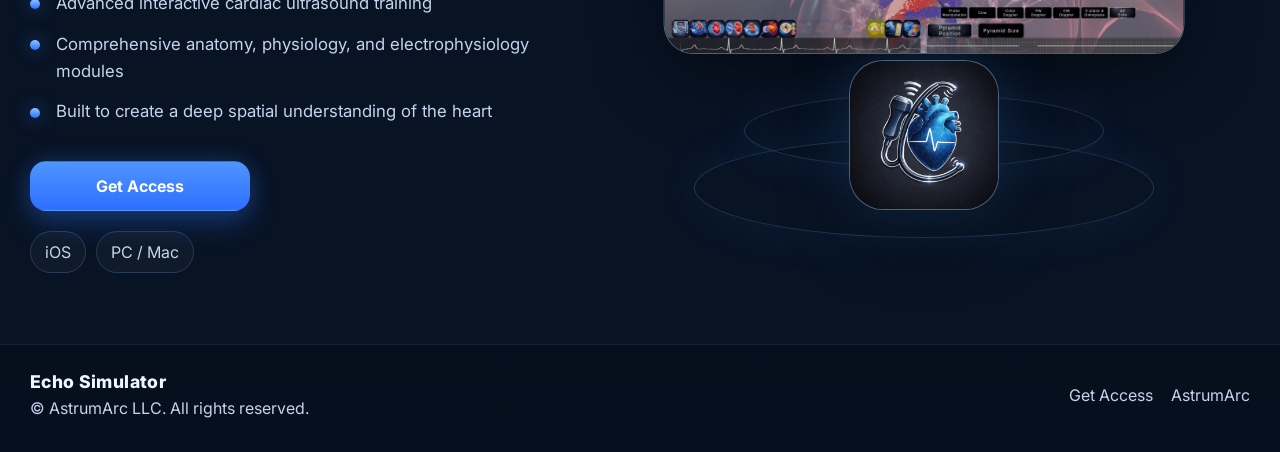
==== commit dc6131d5: "Added Echo Videos" ====
--- a/index.html
+++ b/index.html
@@ -71,6 +71,78 @@
       </div>
     </section>
 
+    <section class="video-showcase section" id="videos">
+      <div class="container">
+        <p class="band-label video-showcase-label">See the Platform in Action</p>
+        <h2 class="section-title">Interactive Cardiac Training in Real Time</h2>
+        <p class="section-lead wide">
+          Explore the Echo Simulator across cardiac ultrasound and electrophysiology education.
+          Each demonstration shows how interactive 3D visualization connects anatomy, imaging,
+          physiology, and electrical activity in a single learning environment.
+        </p>
+
+        <div class="video-showcase-grid">
+          <article class="video-showcase-card">
+            <div class="video-showcase-media">
+              <video
+                class="showcase-video"
+                controls
+                playsinline
+                preload="metadata"
+                poster="assets/ICE.webp"
+                aria-label="Echo Simulator demonstration video"
+              >
+                <source
+                  src="https://pub-2516bd68705348b1a2c1f1051c102de4.r2.dev/EchoSimulator.mp4"
+                  type="video/mp4"
+                />
+                Your browser does not support HTML5 video.
+              </video>
+            </div>
+
+            <div class="video-showcase-copy">
+              <p class="band-label">Echocardiography Training</p>
+              <h3>Echo Simulator</h3>
+              <p>
+                Explore TTE, TEE, and ICE through interactive 3D cardiac anatomy,
+                realistic imaging relationships, Doppler tools, physiology, pathology,
+                and procedural context.
+              </p>
+            </div>
+          </article>
+
+          <article class="video-showcase-card">
+            <div class="video-showcase-media">
+              <video
+                class="showcase-video"
+                controls
+                playsinline
+                preload="metadata"
+                poster="assets/EP.webp"
+                aria-label="Echo Simulator electrophysiology education demonstration video"
+              >
+                <source
+                  src="https://pub-2516bd68705348b1a2c1f1051c102de4.r2.dev/Electrophysiology.mp4"
+                  type="video/mp4"
+                />
+                Your browser does not support HTML5 video.
+              </video>
+            </div>
+
+            <div class="video-showcase-copy">
+              <p class="band-label">Electrophysiology Education</p>
+              <h3>Cardiac Electrical Understanding</h3>
+              <p>
+                Visualize conduction, activation patterns, ECG relationships, mapping,
+                pacing, and arrhythmias within the same spatial cardiac environment used
+                for ultrasound and anatomy education.
+              </p>
+            </div>
+          </article>
+        </div>
+      </div>
+    </section>
+
     <section class="proof section">
       <div class="container">
         <h2 class="section-title">Built through years of cardiac simulation development</h2>
--- a/styles.css
+++ b/styles.css
@@ -1305,4 +1305,130 @@
     font-size:.96rem;
     line-height:1.7;
   }
-}+}
+
+/* =========================================================
+   Video showcase
+   ========================================================= */
+
+.video-showcase{
+  padding-top:28px;
+  padding-bottom:28px;
+}
+
+.video-showcase-label{
+  text-align:center;
+  margin-bottom:10px;
+}
+
+.video-showcase-grid{
+  display:grid;
+  grid-template-columns:repeat(2, minmax(0, 1fr));
+  gap:26px;
+  margin-top:30px;
+}
+
+.video-showcase-card{
+  display:grid;
+  grid-template-columns:minmax(220px, 42%) minmax(0, 58%);
+  min-width:0;
+  overflow:hidden;
+  border:1px solid var(--line-strong);
+  border-radius:28px;
+  background:
+    radial-gradient(circle at 15% 0%, rgba(83,145,255,.12), transparent 30%),
+    linear-gradient(180deg, rgba(10,18,34,.97), rgba(8,14,26,.95));
+  box-shadow:var(--shadow);
+}
+
+.video-showcase-media{
+  display:flex;
+  align-items:center;
+  justify-content:center;
+  min-width:0;
+  padding:16px;
+  background:
+    radial-gradient(circle at center, rgba(55,101,184,.34), transparent 68%),
+    #030812;
+}
+
+.showcase-video{
+  display:block;
+  width:100%;
+  max-width:330px;
+  aspect-ratio:9 / 16;
+  object-fit:contain;
+  object-position:center;
+  border-radius:20px;
+  background:#000;
+  box-shadow:0 18px 48px rgba(0,0,0,.42);
+  outline:none;
+}
+
+.showcase-video:focus-visible{
+  box-shadow:
+    0 18px 48px rgba(0,0,0,.42),
+    0 0 0 3px rgba(79,149,255,.78);
+}
+
+.video-showcase-copy{
+  display:flex;
+  flex-direction:column;
+  justify-content:center;
+  padding:30px 26px;
+}
+
+.video-showcase-copy h3{
+  margin:0 0 12px;
+  font-size:clamp(1.55rem, 2.4vw, 2.2rem);
+  line-height:1.1;
+  letter-spacing:-.03em;
+}
+
+.video-showcase-copy p:last-child{
+  margin:0;
+  color:var(--muted);
+  font-size:1rem;
+  line-height:1.7;
+}
+
+.video-showcase-card.is-playing{
+  border-color:rgba(126,182,255,.62);
+  box-shadow:
+    0 22px 70px rgba(0,0,0,.48),
+    0 0 34px rgba(79,149,255,.12);
+}
+
+@media (max-width:1080px){
+  .video-showcase-grid{
+    grid-template-columns:1fr;
+  }
+
+  .video-showcase-card{
+    grid-template-columns:minmax(220px, 36%) minmax(0, 64%);
+  }
+}
+
+@media (max-width:720px){
+  .video-showcase-card{
+    grid-template-columns:1fr;
+  }
+
+  .video-showcase-media{
+    padding:18px 18%;
+  }
+
+  .video-showcase-copy{
+    padding:24px 22px 26px;
+  }
+}
+
+@media (max-width:480px){
+  .video-showcase-media{
+    padding:14px 12%;
+  }
+
+  .showcase-video{
+    border-radius:16px;
+  }
+}
